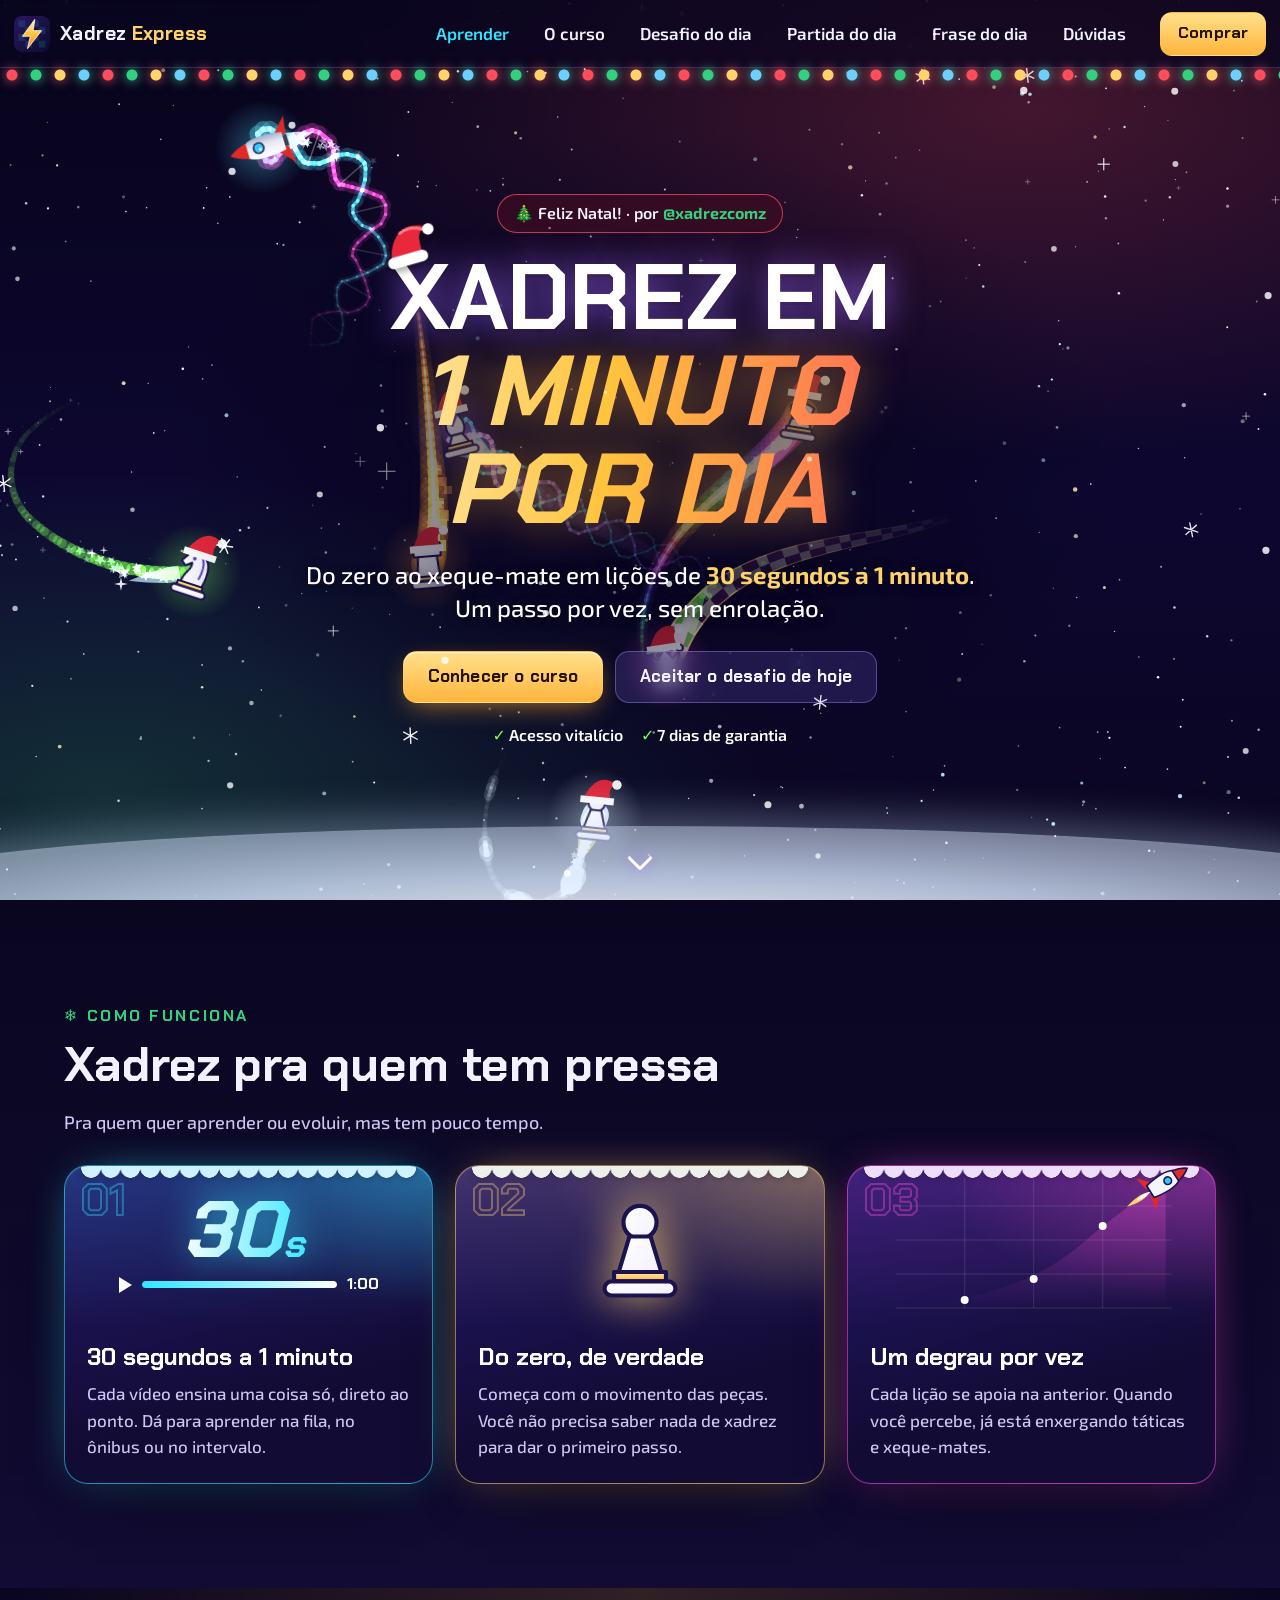
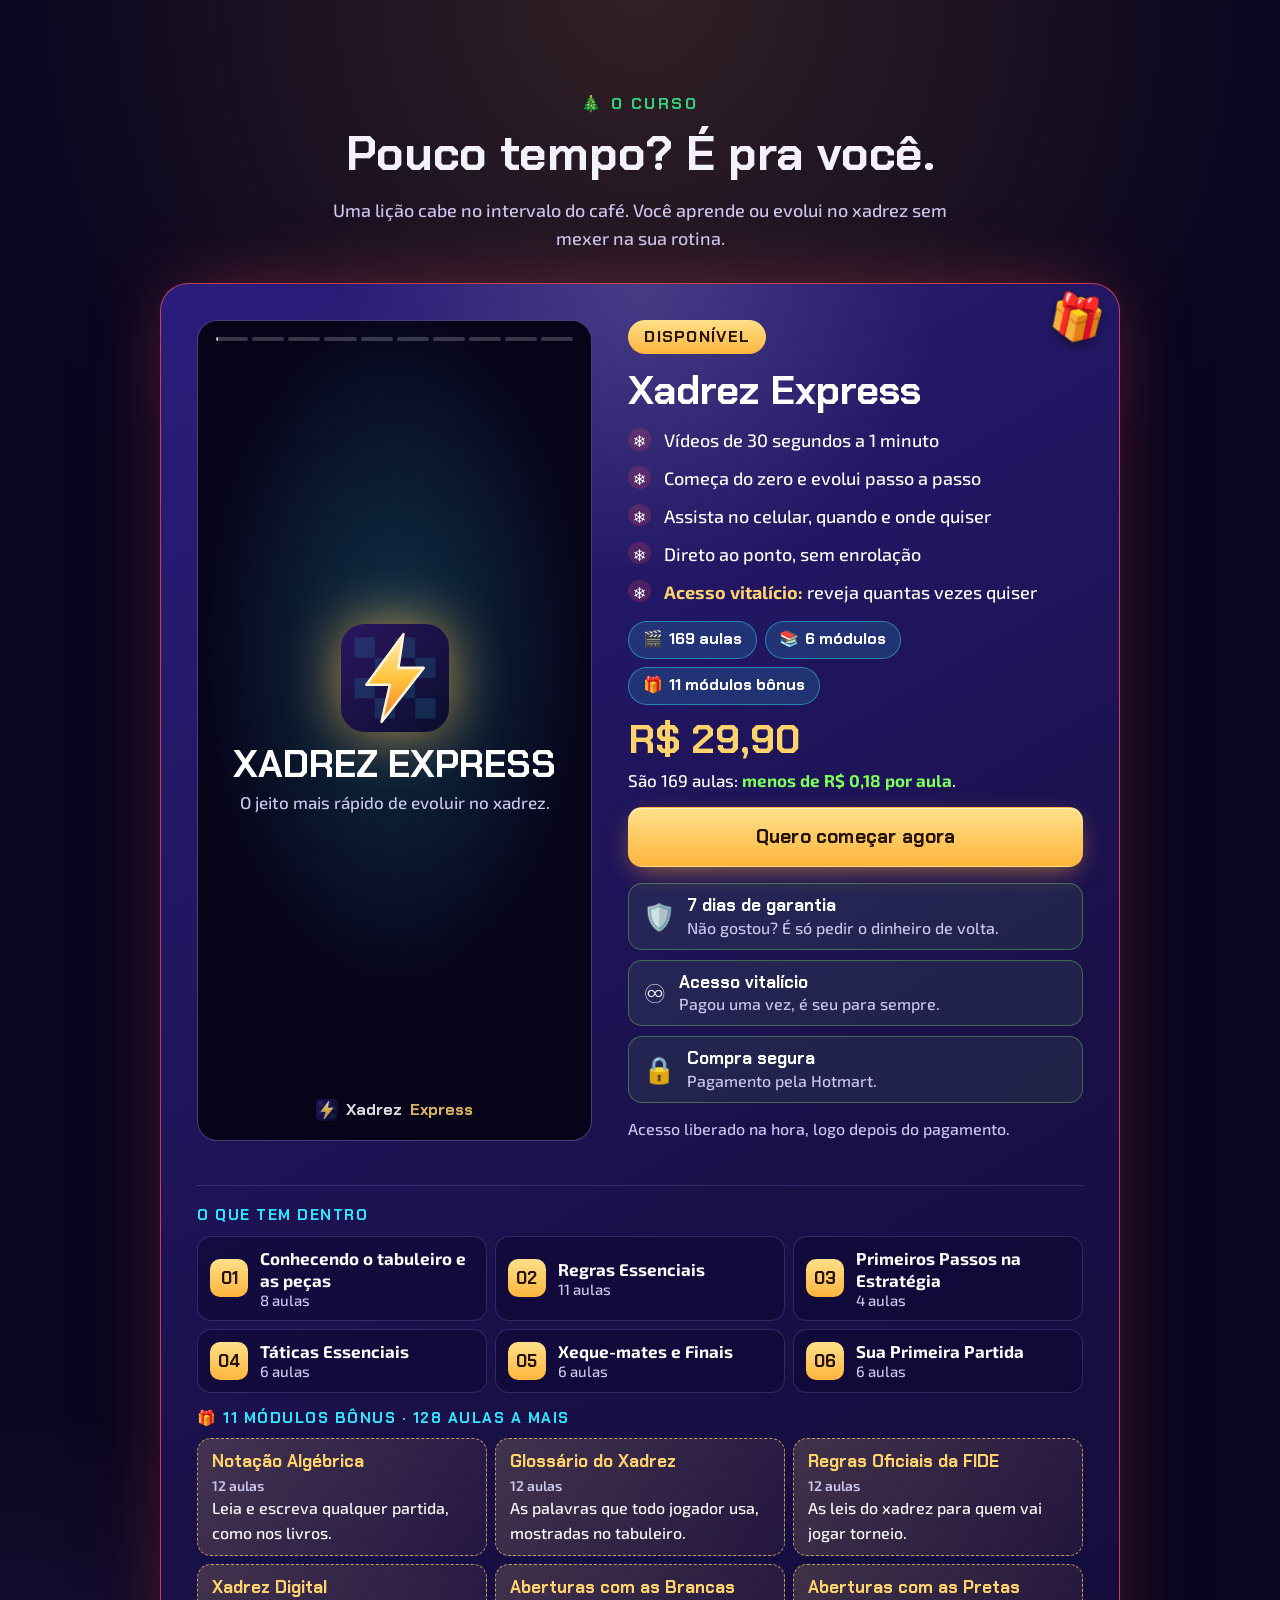
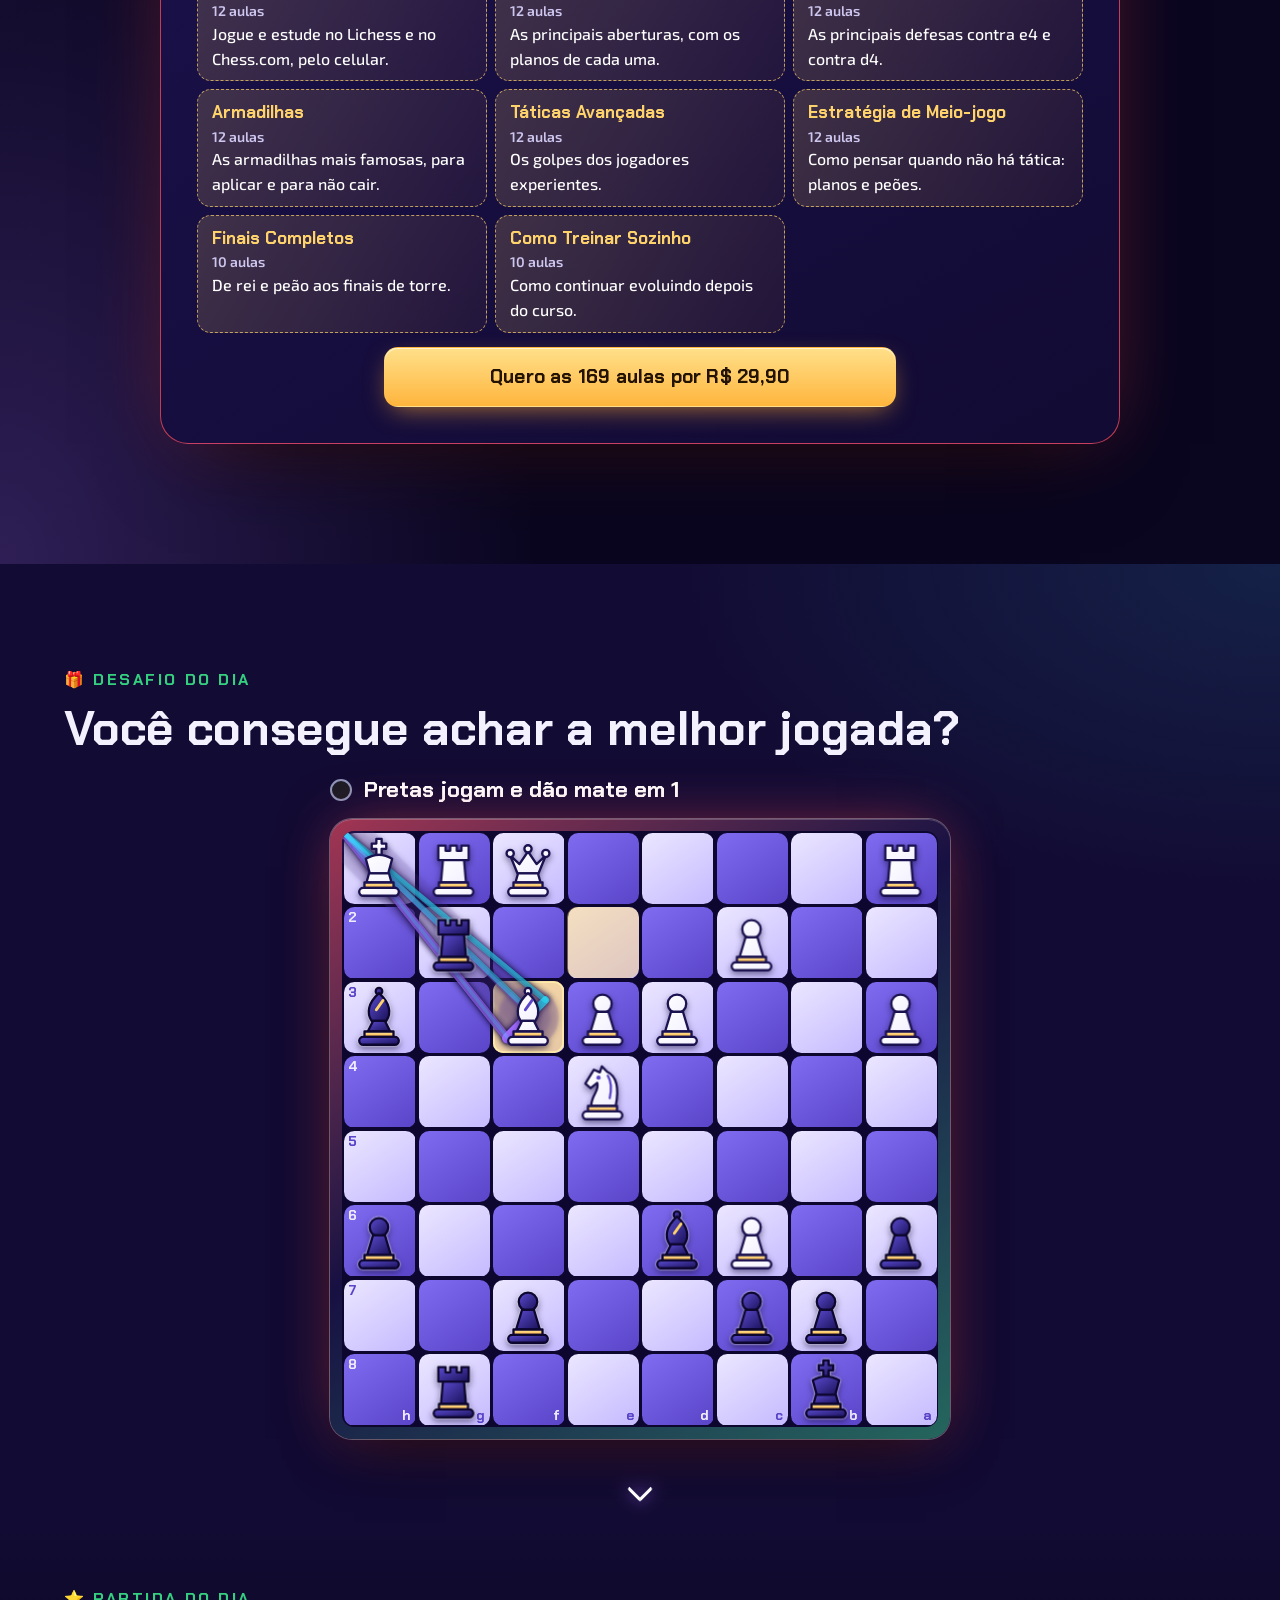
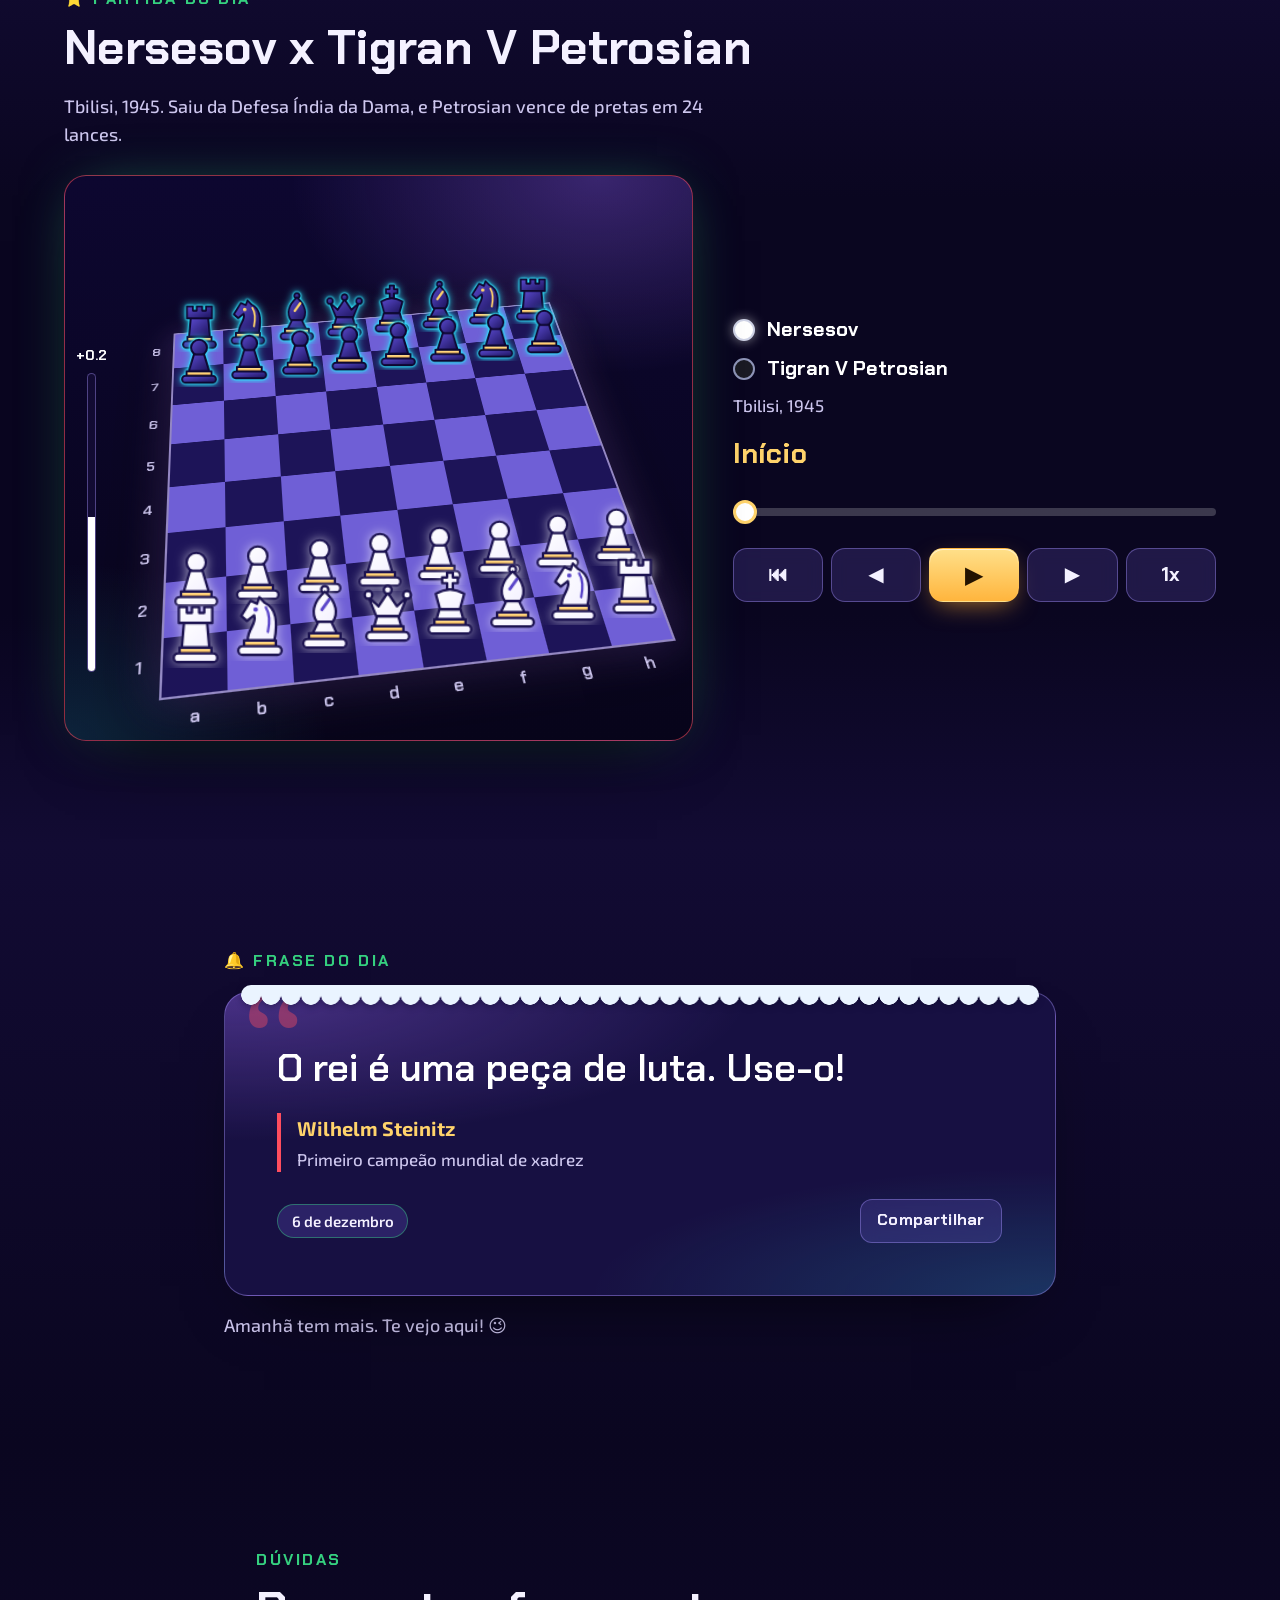
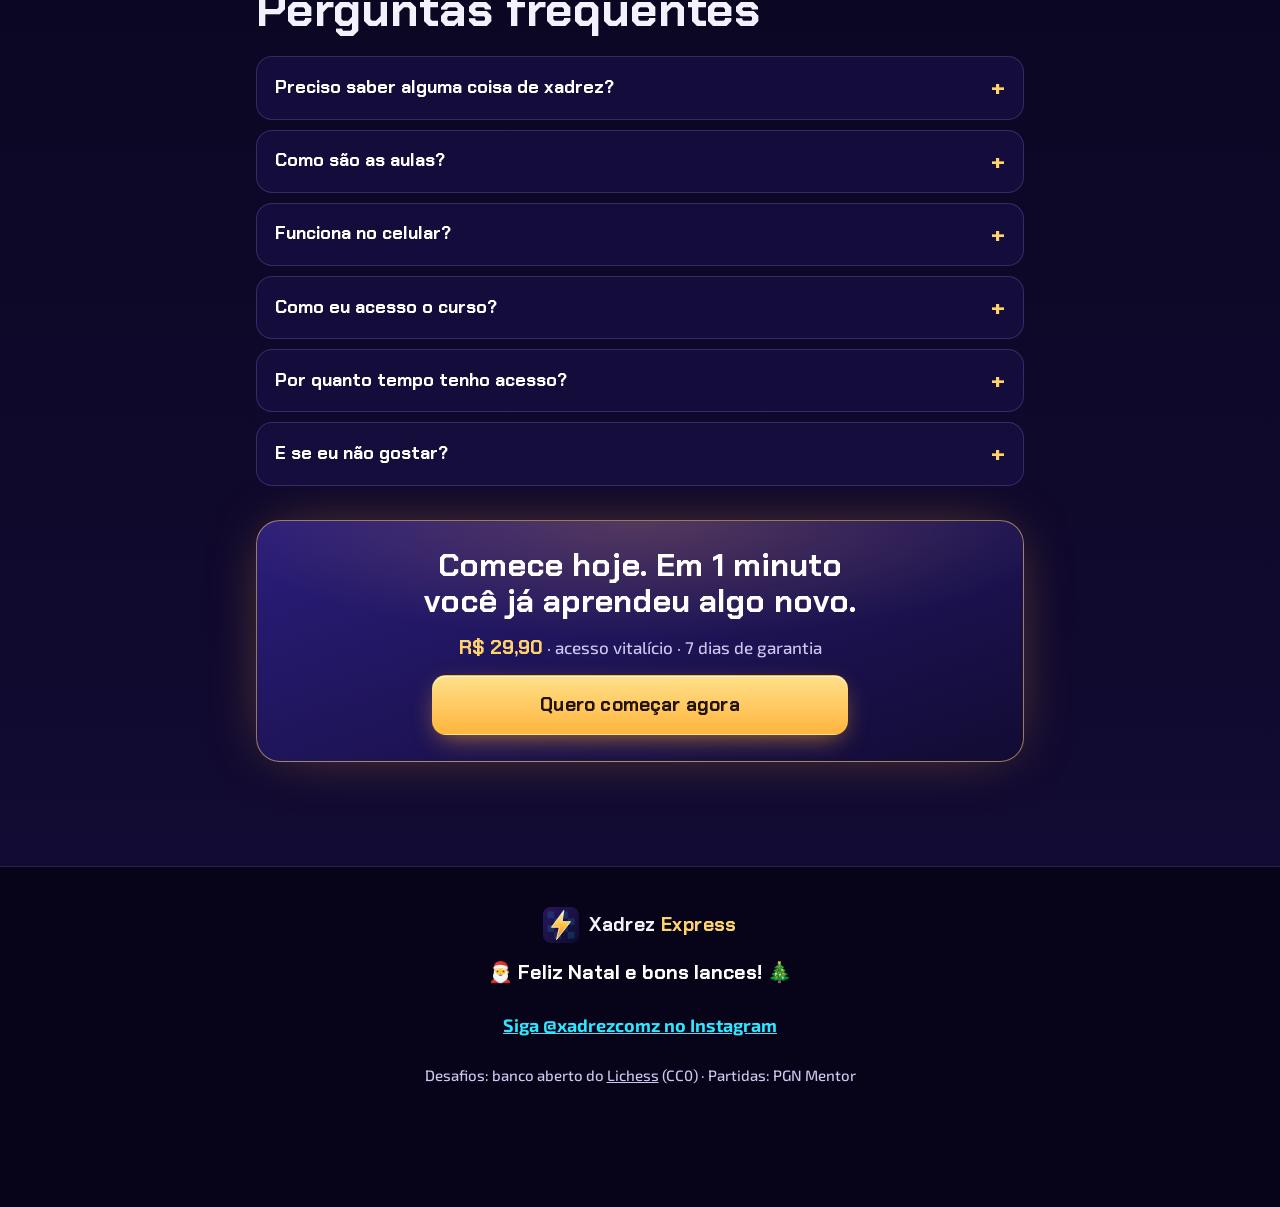
==== index.html @ cd76eefb "Página de vendas: curso mais perto do topo, título com o resultado, dúvidas e medição - O cartão do " ====
<!DOCTYPE html>
<html lang="pt-BR">
<head>
<meta charset="UTF-8">
<meta name="viewport" content="width=device-width, initial-scale=1, viewport-fit=cover">
<title>Xadrez Express - O jeito mais rápido de evoluir no xadrez ♟️🚀</title>
<meta name="description" content="Xadrez Express: vídeos de 30 segundos a 1 minuto que ensinam xadrez do zero, um passo por vez, sem enrolação. Aceite o desafio do dia, assista à partida do dia e leia a frase do dia.">
<meta name="theme-color" content="#0a0620">

<meta property="og:type" content="website">
<meta property="og:locale" content="pt_BR">
<meta property="og:title" content="Xadrez Express - O jeito mais rápido de evoluir no xadrez ♟️🚀">
<meta property="og:description" content="Vídeos de 30 segundos a 1 minuto que ensinam xadrez do zero, sem enrolação. Aceite o desafio do dia!">
<meta property="og:url" content="https://xadrezcomz.github.io/express/">
<meta property="og:image" content="https://xadrezcomz.github.io/express/img/compartilhar-2.jpg">
<meta property="og:image:width" content="1200">
<meta property="og:image:height" content="630">
<meta name="twitter:card" content="summary_large_image">

<link rel="icon" type="image/svg+xml" href="img/logo.svg">
<link rel="preload" href="fontes/chakrapetch-700-latin.woff2" as="font" type="font/woff2" crossorigin>
<link rel="preload" href="fontes/exo2-latin.woff2" as="font" type="font/woff2" crossorigin>
<link rel="stylesheet" href="fontes/fontes.css">
<link rel="stylesheet" href="css/estilo.css">
<!-- a configuração e o tema de data entram aqui em cima para o tema não piscar ao abrir -->
<script src="js/config.js"></script>
<script src="js/temas.js"></script>
</head>
<body>

<header class="topo" id="topo">
  <a class="marca" href="#inicio" aria-label="Xadrez Express, início">
    <img src="img/logo.svg" alt="" width="36" height="36">
    <span>Xadrez <b>Express</b></span>
  </a>
  <nav class="menu" id="menu" aria-label="Seções">
    <a class="menu-aprender" href="aprender/">Aprender</a>
    <a href="#curso">O curso</a>
    <a href="#puzzle">Desafio do dia</a>
    <a href="#partida">Partida do dia</a>
    <a href="#frase">Frase do dia</a>
    <a href="#duvidas">Dúvidas</a>
  </nav>
  <a class="botao botao-p" href="#curso" data-cta-topo data-origem="topo">O curso</a>
  <button type="button" class="menu-abre" aria-controls="menu" aria-expanded="false" aria-label="Abrir o menu"><span></span></button>
</header>

<main>

<!-- ============================================================ INÍCIO -->
<section class="hero" id="inicio">
  <canvas class="hero-estrelas" id="estrelas" aria-hidden="true"></canvas>
  <canvas class="hero-voo" id="voo" aria-hidden="true"></canvas>

  <div class="hero-texto">
    <p class="selo">Xadrez Express · por <b>@xadrezcomz</b></p>
    <h1 class="titulo-beneficio">Xadrez em <span>1 minuto por dia</span></h1>
    <p class="chamada">Do zero ao xeque-mate em lições de <b>30 segundos a 1 minuto</b>. Um passo por vez, sem enrolação.</p>
    <div class="acoes">
      <a class="botao botao-ouro" href="#curso">Conhecer o curso</a>
      <a class="botao botao-vidro" href="#puzzle">Aceitar o desafio de hoje</a>
    </div>
    <p class="garantias" data-so-venda hidden><span>Acesso vitalício</span><span>7 dias de garantia</span></p>
  </div>

  <a class="hero-desce" href="#como" aria-label="Ver como funciona"><span></span></a>
</section>

<!-- ============================================================ COMO FUNCIONA -->
<section class="secao como" id="como">
  <div class="miolo">
    <p class="olho">Como funciona</p>
    <h2>Xadrez pra quem tem pressa</h2>
    <p class="sub">Pra quem quer aprender ou evoluir, mas tem pouco tempo.</p>
    <ul class="passos">
      <li class="cartao passo revela">
        <div class="passo-arte arte-tempo" aria-hidden="true">
          <b>30<small>s</small></b>
          <span class="arte-video"><i class="arte-play"></i><i class="arte-linha"><i></i></i><em>1:00</em></span>
        </div>
        <span class="passo-num" aria-hidden="true">01</span>
        <h3>30 segundos a 1 minuto</h3>
        <p>Cada vídeo ensina uma coisa só, direto ao ponto. Dá para aprender na fila, no ônibus ou no intervalo.</p>
      </li>
      <li class="cartao passo revela">
        <div class="passo-arte arte-zero" aria-hidden="true">
          <i class="arte-anel"></i><i class="arte-anel"></i>
          <img src="img/pecas-express/wp.svg" alt="" width="120" height="120" loading="lazy">
        </div>
        <span class="passo-num" aria-hidden="true">02</span>
        <h3>Do zero, de verdade</h3>
        <p>Começa com o movimento das peças. Você não precisa saber nada de xadrez para dar o primeiro passo.</p>
      </li>
      <li class="cartao passo revela">
        <div class="passo-arte arte-subida" aria-hidden="true">
          <!-- um gráfico subindo, com o foguete na ponta deixando o rastro -->
          <svg viewBox="0 0 300 160" preserveAspectRatio="xMidYMid meet">
            <defs>
              <linearGradient id="subidaRastro" x1="0" y1="1" x2="1" y2="0">
                <stop offset="0" stop-color="#ff4fd8" stop-opacity="0"/><stop offset=".45" stop-color="#ff4fd8"/><stop offset="1" stop-color="#ffd36b"/>
              </linearGradient>
              <linearGradient id="subidaChao" x1="0" y1="0" x2="0" y2="1">
                <stop offset="0" stop-color="#ff4fd8" stop-opacity=".34"/><stop offset="1" stop-color="#ff4fd8" stop-opacity="0"/>
              </linearGradient>
            </defs>
            <g stroke="#fff" stroke-opacity=".12" stroke-width="1">
              <path d="M14 40H290M14 74H290M14 108H290M14 142H290"/><path d="M83 12V142M152 12V142M221 12V142"/>
            </g>
            <path d="M14 140C90 136 150 120 200 78S262 30 284 16V142H14Z" fill="url(#subidaChao)"/>
            <path class="subida-linha" pathLength="1" d="M14 140C90 136 150 120 200 78S262 30 284 16" fill="none" stroke="url(#subidaRastro)" stroke-width="7" stroke-linecap="round"/>
            <g fill="#fff"><circle cx="83" cy="134" r="4"/><circle cx="152" cy="113" r="4"/><circle cx="221" cy="60" r="4"/></g>
            <g>
              <animateMotion dur="3.6s" repeatCount="indefinite" rotate="auto" keyPoints="0;1;1" keyTimes="0;.72;1" calcMode="linear" path="M14 140C90 136 150 120 200 78S262 30 284 16"/>
              <g transform="scale(.82)">
                <path d="M-22 0c-12-5-22-3-34 0 12 3 22 5 34 0z" fill="#ffd36b"/><path d="M-22 0c-7-3-13-2-20 0 7 2 13 3 20 0z" fill="#fff"/>
                <path d="M-14-8-28-23-25-5zM-14 8-28 23-25 5z" fill="#e02a2a"/>
                <path d="M-22-8.5Q5-13.5 15-7V7Q5 13.5-22 8.5Z" fill="#f4f5fb" stroke="#1b1250" stroke-width="2"/>
                <path d="M14-7.5Q25-5 31 0 25 5 14 7.5Z" fill="#e02a2a" stroke="#1b1250" stroke-width="2"/>
                <circle cx="3" cy="0" r="4.6" fill="#35c8ff" stroke="#1b1250" stroke-width="2"/>
              </g>
            </g>
          </svg>
        </div>
        <span class="passo-num" aria-hidden="true">03</span>
        <h3>Um degrau por vez</h3>
        <p>Cada lição se apoia na anterior. Quando você percebe, já está enxergando táticas e xeque-mates.</p>
      </li>
    </ul>
  </div>
</section>

<!-- ============================================================ O CURSO -->
<!-- O cartão de venda. O link de compra e os preços ficam em js/config.js:
     quando o link for preenchido, este cartão vira o botão de compra. -->
<section class="secao curso" id="curso">
  <div class="miolo">
    <p class="olho">O curso</p>
    <h2>Pouco tempo? É pra você.</h2>
    <p class="sub">Uma lição cabe no intervalo do café. Você aprende ou evolui no xadrez sem mexer na sua rotina.</p>

    <div class="curso-palco">
      <article class="curso-cartao" id="cursoCartao">
        <div class="curso-brilho" aria-hidden="true"></div>

        <div class="curso-tela" aria-hidden="true">
          <!-- um "comercial" do curso em cenas curtas, como stories; o conteúdo vem de js/site.js -->
          <div class="tela-trilha" id="telaTrilha"></div>
          <div class="tela-cena" id="telaCena"></div>
          <p class="tela-marca"><img src="img/logo.svg" alt="" width="22" height="22" loading="lazy"> Xadrez <b>Express</b></p>
        </div>

        <div class="curso-corpo">
          <span class="curso-selo" id="cursoSelo">Em breve</span>
          <h3>Xadrez Express</h3>
          <ul class="curso-lista">
            <li>Vídeos de 30 segundos a 1 minuto</li>
            <li>Começa do zero e evolui passo a passo</li>
            <li>Assista no celular, quando e onde quiser</li>
            <li>Direto ao ponto, sem enrolação</li>
            <li data-so-venda hidden><b>Acesso vitalício:</b> reveja quantas vezes quiser</li>
          </ul>

          <!-- os números do curso: vêm de "curso" em js/config.js -->
          <div class="curso-numeros" id="cursoNumeros" hidden></div>
          <div class="curso-preco" id="cursoPreco" hidden>
            <s id="cursoPrecoDe"></s>
            <b id="cursoPrecoPor"></b>
            <small id="cursoParcelas"></small>
          </div>
          <p class="curso-por-aula" id="cursoPorAula" hidden></p>

          <a class="botao botao-ouro botao-g" id="cursoBotao" data-origem="cartao" href="https://www.instagram.com/xadrezcomz/" target="_blank" rel="noopener">Quero ser avisado no Instagram</a>
          <!-- as garantias da compra: só aparecem quando a venda está ligada (js/config.js) -->
          <ul class="curso-selos" data-so-venda hidden>
            <li><i aria-hidden="true">🛡️</i><span><b>7 dias de garantia</b>Não gostou? É só pedir o dinheiro de volta.</span></li>
            <li><i aria-hidden="true">♾️</i><span><b>Acesso vitalício</b>Pagou uma vez, é seu para sempre.</span></li>
            <li><i aria-hidden="true">🔒</i><span><b>Compra segura</b>Pagamento pela Hotmart.</span></li>
          </ul>
          <p class="curso-nota" id="cursoNota">As gravações estão a caminho. Siga <b>@xadrezcomz</b> para saber do lançamento em primeira mão.</p>
        </div>
        <div class="curso-mais">
          <!-- módulos e bônus do curso: vêm de "curso" em js/config.js -->
          <div class="curso-conteudo" id="cursoConteudo" hidden>
            <p class="curso-sub">O que tem dentro</p>
            <ol class="curso-modulos" id="cursoModulos"></ol>
          </div>
          <div class="curso-bonus" id="cursoBonus" hidden>
            <p class="curso-sub" id="cursoBonusTitulo">🎁 Bônus</p>
            <ul id="cursoBonusLista"></ul>
            <button type="button" class="curso-bonus-ver" id="cursoBonusVer" hidden>Ver todos os bônus</button>
          </div>

          <a class="botao botao-ouro botao-g" id="cursoBotao2" data-origem="cartao-fim" href="#curso" target="_blank" rel="noopener" hidden>Quero começar agora</a>
        </div>
      </article>
    </div>
  </div>
</section>

<!-- ============================================================ PUZZLE DO DIA -->
<section class="secao puzzle" id="puzzle">
  <div class="miolo">
    <p class="olho">Desafio do dia</p>
    <h2>Você consegue achar a melhor jogada?</h2>

    <div class="desafio">
      <p class="puzzle-vez" id="pzVez"><i class="bolinha"></i><span>&nbsp;</span></p>
      <div class="tab-moldura" id="pzMoldura">
        <div class="tabuleiro" id="tabuleiro" aria-label="Tabuleiro do desafio">
          <div class="casas" id="casas"></div>
          <canvas class="tab-rastro" id="tabRastro" aria-hidden="true"></canvas>
          <div class="pecas" id="pecas"></div>
        </div>
        <!-- o recado do momento aparece por cima do tabuleiro, onde a pessoa está olhando -->
        <p class="desafio-recado" id="pzMsg" role="status" aria-live="polite"></p>

        <!-- depois do primeiro erro, um botão de ajuda aparece preso na borda de baixo do tabuleiro -->
        <button type="button" class="desafio-ajuda" id="pzAjuda" hidden>Travou? <b>Me mostra a jogada</b></button>

        <!-- o resultado toma o lugar do tabuleiro quando o desafio termina -->
        <div class="resultado" id="pzResultado" hidden>
          <p class="resultado-titulo" id="pzTitulo"></p>
          <p class="resultado-golpe" id="pzGolpe" hidden></p>
          <p class="resultado-texto" id="pzTexto"></p>
          <a class="botao botao-ouro botao-g" id="pzBotao" href="#curso">Quero evoluir mais rápido</a>
          <p class="garantias" data-so-venda hidden><span>Acesso vitalício</span><span>7 dias de garantia</span></p>
          <p class="resultado-pe">
            <span id="pzSequencia" hidden></span>
            <span>Amanhã tem outro desafio, em <b id="pzRelogio">--:--:--</b></span>
          </p>
          <p class="resultado-links">
            <button type="button" id="pzCompartilhar">Desafiar um amigo</button>
            <button type="button" id="pzDeNovo">Jogar de novo</button>
          </p>
        </div>
      </div>
      <a class="desce" href="#partida" aria-label="Ver a partida do dia"><span></span></a>
    </div>
  </div>
</section>

<!-- ============================================================ PARTIDA DO DIA -->
<section class="secao partida" id="partida">
  <div class="miolo">
    <p class="olho">Partida do dia</p>
    <h2 class="p3-nome" id="p3Nome">&nbsp;</h2>
    <p class="sub p3-curiosidade" id="p3Curiosidade">&nbsp;</p>

    <div class="p3-area">
      <div class="p3-palco" id="p3Palco">
        <div class="p3-material" aria-hidden="true"><b id="p3MaterialNum">0.0</b><span><i id="p3Material"></i></span></div>
        <div class="p3-cena" aria-hidden="true">
          <div class="p3-plano" id="p3Plano">
            <div class="p3-casas" id="p3Casas"></div>
            <svg class="p3-setas" viewBox="0 0 100 100" preserveAspectRatio="none">
              <line id="p3Seta" x1="0" y1="0" x2="0" y2="0" pathLength="1"/>
            </svg>
            <div class="p3-pecas" id="p3Pecas"></div>
            <div class="p3-coord p3-letras"><i>a</i><i>b</i><i>c</i><i>d</i><i>e</i><i>f</i><i>g</i><i>h</i></div>
            <div class="p3-coord p3-numeros"><i>8</i><i>7</i><i>6</i><i>5</i><i>4</i><i>3</i><i>2</i><i>1</i></div>
          </div>
        </div>
        <p class="p3-fim" id="p3Fim" hidden><span id="p3FimTexto"></span></p>
      </div>

      <div class="p3-lado">
        <div class="p3-jogadores">
          <p><i class="bolinha"></i><span id="p3Brancas">Brancas</span></p>
          <p><i class="bolinha pretas"></i><span id="p3Pretas">Pretas</span></p>
          <p class="p3-onde" id="p3Onde"></p>
        </div>
        <p class="p3-lance" id="p3Lance" aria-live="off">Início</p>
        <input class="p3-barra" id="p3Barra" type="range" min="0" max="1" value="0" aria-label="Avançar ou voltar na partida">
        <div class="p3-controles">
          <button type="button" class="botao botao-vidro" id="p3Inicio" aria-label="Voltar ao início">⏮</button>
          <button type="button" class="botao botao-vidro" id="p3Volta" aria-label="Lance anterior">◀</button>
          <button type="button" class="botao botao-ouro" id="p3Toca" aria-label="Tocar">▶</button>
          <button type="button" class="botao botao-vidro" id="p3Vai" aria-label="Próximo lance">▶</button>
          <button type="button" class="botao botao-vidro" id="p3Vel" aria-label="Velocidade">1x</button>
        </div>
      </div>
    </div>
  </div>
</section>

<!-- ============================================================ FRASE DO DIA -->
<section class="secao frase" id="frase">
  <div class="miolo">
    <p class="olho">Frase do dia</p>
    <figure class="frase-cartao revela">
      <span class="frase-aspas" aria-hidden="true">“</span>
      <blockquote id="fraseTexto">…</blockquote>
      <figcaption>
        <b id="fraseAutor"></b>
        <span id="frasePapel"></span>
      </figcaption>
      <div class="frase-rodape">
        <span class="etiqueta" id="fraseData"></span>
        <button type="button" class="botao botao-vidro botao-p" id="fraseCompartilhar">Compartilhar</button>
      </div>
    </figure>
    <p class="sub frase-volte">Amanhã tem mais. Te vejo aqui! 😉</p>
  </div>
</section>

<!-- ============================================================ DÚVIDAS E CHAMADA FINAL -->
<section class="secao duvidas" id="duvidas">
  <div class="miolo">
    <p class="olho">Dúvidas</p>
    <h2>Perguntas frequentes</h2>
    <div class="faq">
      <details>
        <summary>Preciso saber alguma coisa de xadrez?</summary>
        <p>Não. O curso começa do zero: o tabuleiro, como cada peça se move e as regras. Quem já joga pode pular para as táticas, os mates e os módulos bônus.</p>
      </details>
      <details>
        <summary>Como são as aulas?</summary>
        <p>Vídeos curtos, de 30 segundos a 1 minuto, cada um ensinando uma coisa só. São 41 aulas em 6 módulos, mais 128 aulas em 11 módulos bônus.</p>
      </details>
      <details>
        <summary>Funciona no celular?</summary>
        <p>Sim. Dá para assistir no celular, no tablet ou no computador, quando e onde quiser.</p>
      </details>
      <details>
        <summary>Como eu acesso o curso?</summary>
        <p>Pela Hotmart. Depois que o pagamento é aprovado, você recebe o acesso à área de alunos por e-mail.</p>
      </details>
      <details>
        <summary>Por quanto tempo tenho acesso?</summary>
        <p>Para sempre. O acesso é vitalício: reveja as aulas quantas vezes quiser.</p>
      </details>
      <details>
        <summary>E se eu não gostar?</summary>
        <p>Você tem 7 dias de garantia. Se não gostar, é só pedir o reembolso pela Hotmart dentro desse prazo.</p>
      </details>
    </div>

    <div class="fecho" data-so-venda hidden>
      <p class="fecho-titulo">Comece hoje. Em 1 minuto você já aprendeu algo novo.</p>
      <p class="fecho-preco"><b data-preco></b> · acesso vitalício · 7 dias de garantia</p>
      <a class="botao botao-ouro botao-g" data-link-compra data-origem="final" href="#curso" target="_blank" rel="noopener">Quero começar agora</a>
    </div>
  </div>
</section>

</main>

<footer class="rodape">
  <div class="miolo">
    <a class="marca" href="#inicio">
      <img src="img/logo.svg" alt="" width="36" height="36" loading="lazy">
      <span>Xadrez <b>Express</b></span>
    </a>
    <p><a class="rodape-insta" href="https://www.instagram.com/xadrezcomz/" target="_blank" rel="noopener" data-instagram>Siga @xadrezcomz no Instagram</a></p>
    <p class="credito">Desafios: banco aberto do <a href="https://lichess.org/training" target="_blank" rel="noopener">Lichess</a> (CC0) · Partidas: PGN Mentor</p>
  </div>
</footer>

<!-- Barra fixa de compra no celular: só aparece quando houver link de compra. -->
<div class="barra-compra" id="barraCompra" hidden>
  <span><b>Xadrez Express</b><small id="barraPreco"></small></span>
  <a class="botao botao-ouro" id="barraBotao" data-origem="barra" href="#curso">Quero começar</a>
</div>

<canvas class="festa" id="festa" aria-hidden="true"></canvas>

<script src="js/hero.js" defer></script>
<script src="js/xadrez.js" defer></script>
<script src="dados/fatias/indice.js" defer></script>
<script src="js/dados.js" defer></script>
<script src="js/puzzle.js" defer></script>
<script src="js/partida.js" defer></script>
<script src="js/site.js" defer></script>
<script src="js/menu.js" defer></script>
<script src="js/medicao.js" defer></script>
</body>
</html>
---- fontes/fontes.css ----
/* Chakra Petch (títulos) em dois pesos, e Exo 2 (texto) num arquivo só: a Exo 2 é uma fonte
   variável, então o mesmo arquivo serve do peso 400 ao 800. */
/* latin-ext */
@font-face {
  font-family: 'Chakra Petch';
  font-style: normal;
  font-weight: 600;
  font-display: swap;
  src: url(chakrapetch-600-latin-ext.woff2) format('woff2');
  unicode-range: U+0100-02BA, U+02BD-02C5, U+02C7-02CC, U+02CE-02D7, U+02DD-02FF, U+0304, U+0308, U+0329, U+1D00-1DBF, U+1E00-1E9F, U+1EF2-1EFF, U+2020, U+20A0-20AB, U+20AD-20C0, U+2113, U+2C60-2C7F, U+A720-A7FF;
}
/* latin */
@font-face {
  font-family: 'Chakra Petch';
  font-style: normal;
  font-weight: 600;
  font-display: swap;
  src: url(chakrapetch-600-latin.woff2) format('woff2');
  unicode-range: U+0000-00FF, U+0131, U+0152-0153, U+02BB-02BC, U+02C6, U+02DA, U+02DC, U+0304, U+0308, U+0329, U+2000-206F, U+20AC, U+2122, U+2191, U+2193, U+2212, U+2215, U+FEFF, U+FFFD;
}
/* latin-ext */
@font-face {
  font-family: 'Chakra Petch';
  font-style: normal;
  font-weight: 700;
  font-display: swap;
  src: url(chakrapetch-700-latin-ext.woff2) format('woff2');
  unicode-range: U+0100-02BA, U+02BD-02C5, U+02C7-02CC, U+02CE-02D7, U+02DD-02FF, U+0304, U+0308, U+0329, U+1D00-1DBF, U+1E00-1E9F, U+1EF2-1EFF, U+2020, U+20A0-20AB, U+20AD-20C0, U+2113, U+2C60-2C7F, U+A720-A7FF;
}
/* latin */
@font-face {
  font-family: 'Chakra Petch';
  font-style: normal;
  font-weight: 700;
  font-display: swap;
  src: url(chakrapetch-700-latin.woff2) format('woff2');
  unicode-range: U+0000-00FF, U+0131, U+0152-0153, U+02BB-02BC, U+02C6, U+02DA, U+02DC, U+0304, U+0308, U+0329, U+2000-206F, U+20AC, U+2122, U+2191, U+2193, U+2212, U+2215, U+FEFF, U+FFFD;
}
/* latin-ext */
@font-face {
  font-family: 'Exo 2';
  font-style: normal;
  font-weight: 400 800;
  font-display: swap;
  src: url(exo2-latin-ext.woff2) format('woff2');
  unicode-range: U+0100-02BA, U+02BD-02C5, U+02C7-02CC, U+02CE-02D7, U+02DD-02FF, U+0304, U+0308, U+0329, U+1D00-1DBF, U+1E00-1E9F, U+1EF2-1EFF, U+2020, U+20A0-20AB, U+20AD-20C0, U+2113, U+2C60-2C7F, U+A720-A7FF;
}
/* latin */
@font-face {
  font-family: 'Exo 2';
  font-style: normal;
  font-weight: 400 800;
  font-display: swap;
  src: url(exo2-latin.woff2) format('woff2');
  unicode-range: U+0000-00FF, U+0131, U+0152-0153, U+02BB-02BC, U+02C6, U+02DA, U+02DC, U+0304, U+0308, U+0329, U+2000-206F, U+20AC, U+2122, U+2191, U+2193, U+2212, U+2215, U+FEFF, U+FFFD;
}
---- css/estilo.css ----
/* ==========================================================================
   Xadrez Express — visual do site.
   Pensado primeiro para o celular em pé: texto grande e claro sobre fundo
   escuro, botões com pelo menos 48px de altura.
   ========================================================================== */
:root{
  --fundo:#0a0620; --fundo2:#120b33; --painel:#171042;
  --linha:rgba(170,150,255,.22); --linha2:rgba(170,150,255,.4);
  --texto:#f4f1ff; --suave:#cdc6ee;
  --ouro:#ffd36b; --laranja:#ff9a3d; --ciano:#2ee6ff; --roxo:#a06bff; --rosa:#ff4fd8; --verde:#7cff5a;
  --titulo:"Chakra Petch","Exo 2",system-ui,sans-serif;
  --corpo:"Exo 2",system-ui,-apple-system,"Segoe UI",Roboto,sans-serif;
  --topo:60px;
}
*,*::before,*::after{box-sizing:border-box}
html{scroll-behavior:smooth;scroll-padding-top:calc(var(--topo) + 8px);-webkit-text-size-adjust:100%}
body{
  margin:0;background:var(--fundo);color:var(--texto);
  font-family:var(--corpo);font-size:1.0625rem;line-height:1.55;font-weight:500;
  -webkit-font-smoothing:antialiased;overflow-x:hidden;
}
img{max-width:100%;display:block}
a{color:var(--ciano)}
h1,h2,h3{font-family:var(--titulo);font-weight:700;line-height:1.12;margin:0;text-wrap:balance}
p{margin:0}
ul{margin:0;padding:0;list-style:none}
button{font:inherit;color:inherit}
[hidden]{display:none !important}
:focus-visible{outline:3px solid var(--ciano);outline-offset:3px;border-radius:6px}

.miolo{width:min(72rem,100% - 2*clamp(18px,4vw,48px));margin-inline:auto}

/* ------------------------------------------------------------- botões */
.botao{
  display:inline-flex;align-items:center;justify-content:center;gap:.5em;
  min-height:52px;padding:.7em 1.4em;border-radius:14px;border:1px solid transparent;
  font-family:var(--titulo);font-weight:700;font-size:1.0625rem;line-height:1.15;letter-spacing:.01em;
  text-decoration:none;text-align:center;cursor:pointer;
  transition:transform .15s ease,box-shadow .2s ease,background .2s ease,border-color .2s ease;
  -webkit-tap-highlight-color:transparent;
}
.botao:active{transform:scale(.97)}
.botao-ouro{
  background:linear-gradient(180deg,#ffe08a,#ffb53d);color:#241300;
  box-shadow:0 8px 26px -8px rgba(255,170,50,.7),inset 0 1px 0 rgba(255,255,255,.6);
}
.botao-ouro:hover{box-shadow:0 10px 34px -6px rgba(255,180,60,.95),inset 0 1px 0 rgba(255,255,255,.6);transform:translateY(-2px)}
.botao-vidro{
  background:rgba(120,100,230,.2);color:var(--texto);border-color:var(--linha2);
  -webkit-backdrop-filter:blur(8px);backdrop-filter:blur(8px);
}
.botao-vidro:hover{background:rgba(120,100,230,.36);border-color:rgba(200,185,255,.7)}
.botao-p{min-height:44px;padding:.5em 1.05em;font-size:1rem;border-radius:12px}
.botao-g{min-height:60px;font-size:1.1875rem;width:100%}
.botao[disabled]{opacity:.45;cursor:default}

/* ------------------------------------------------------------- topo */
.topo{
  position:fixed;inset:0 0 auto 0;z-index:50;height:var(--topo);
  display:flex;align-items:center;gap:14px;
  padding:0 max(14px,env(safe-area-inset-right)) 0 max(14px,env(safe-area-inset-left));
  background:rgba(10,6,32,.72);-webkit-backdrop-filter:blur(14px);backdrop-filter:blur(14px);
  border-bottom:1px solid var(--linha);
}
.marca{display:inline-flex;align-items:center;gap:10px;color:var(--texto);text-decoration:none;
  font-family:var(--titulo);font-weight:700;font-size:1.1875rem;letter-spacing:.02em;white-space:nowrap}
.marca b{color:var(--ouro)}
.marca img{width:36px;height:36px}
.menu{display:none;margin-left:auto;gap:6px}
.menu a{color:var(--texto);text-decoration:none;font-weight:600;padding:.55em .85em;border-radius:10px}
.menu a:hover{background:rgba(160,107,255,.22)}
.topo .botao{margin-left:auto}
.topo .botao-p{background:linear-gradient(180deg,#ffe08a,#ffb53d);color:#241300}
.menu a.menu-aprender{color:var(--ciano)}
/* no celular o menu mora atrás do botão de três linhas e abre como uma lista embaixo do topo */
.menu-abre{flex:none;width:44px;height:44px;margin-right:-6px;display:grid;place-items:center;
  background:none;border:0;border-radius:12px;cursor:pointer;-webkit-tap-highlight-color:transparent}
.menu-abre span,.menu-abre span::before,.menu-abre span::after{display:block;width:22px;height:2.5px;border-radius:2px;background:#fff;
  transition:transform .2s ease,background .2s ease}
.menu-abre span{position:relative}
.menu-abre span::before,.menu-abre span::after{content:'';position:absolute;left:0}
.menu-abre span::before{top:-7px}
.menu-abre span::after{top:7px}
.topo.menu-aberto .menu-abre span{background:transparent}
.topo.menu-aberto .menu-abre span::before{transform:translateY(7px) rotate(45deg)}
.topo.menu-aberto .menu-abre span::after{transform:translateY(-7px) rotate(-45deg)}
@media (max-width:799px){
  .topo.menu-aberto .menu{
    display:flex;flex-direction:column;gap:2px;position:absolute;top:100%;left:0;right:0;margin:0;
    padding:8px max(14px,env(safe-area-inset-right)) 14px max(14px,env(safe-area-inset-left));
    background:#0a0620;border-bottom:1px solid var(--linha2);box-shadow:0 20px 40px -20px #000;
  }
  .topo.menu-aberto .menu a{min-height:50px;display:flex;align-items:center;font-size:1.125rem;padding:.5em .6em}
}
@media (min-width:800px){
  :root{--topo:68px}
  .menu{display:flex}
  .topo .botao{margin-left:6px}
  .menu-abre{display:none}
}

/* ------------------------------------------------------------- início (hero) */
.hero{
  position:relative;isolation:isolate;overflow:hidden;
  min-height:100vh;min-height:100svh;
  display:flex;flex-direction:column;align-items:center;
  padding:calc(var(--topo) + clamp(28px,7vh,84px)) 20px 0;
  background:
    radial-gradient(90% 60% at 80% 12%,rgba(160,107,255,.3),transparent 65%),
    radial-gradient(80% 55% at 8% 88%,rgba(46,230,255,.17),transparent 65%),
    radial-gradient(60% 45% at 60% 100%,rgba(255,79,216,.14),transparent 70%),
    linear-gradient(180deg,#07041a 0%,#0d0730 55%,#0a0620 100%);
  -webkit-user-select:none;user-select:none;
}
.hero canvas{position:absolute;inset:0;width:100%;height:100%;display:block}
.hero-estrelas{z-index:-2}
.hero-voo{z-index:-1}
.hero-texto{
  position:relative;text-align:center;max-width:44rem;pointer-events:none;
  display:flex;flex-direction:column;align-items:center;gap:clamp(12px,2.2vh,20px);
}
/* um escurecido suave atrás do texto: os rastros passam por trás sem atrapalhar a leitura */
.hero-texto::before{
  content:'';position:absolute;inset:-12% -18%;z-index:-1;border-radius:50%;
  background:radial-gradient(closest-side,rgba(7,4,26,.7),rgba(7,4,26,.42) 55%,transparent);
}
.hero-texto a{pointer-events:auto}
.selo{
  font-size:1rem;font-weight:600;color:var(--texto);
  padding:.4em 1em;border-radius:99px;border:1px solid var(--linha2);background:rgba(23,16,66,.7);
}
.selo b{color:var(--ciano)}
.hero h1{
  font-size:clamp(3.2rem,15.5vw,7rem);letter-spacing:-.01em;text-transform:uppercase;line-height:.95;
  color:#fff;text-shadow:0 0 34px rgba(160,107,255,.75),0 3px 0 rgba(0,0,0,.35);
}
.hero h1 span{
  display:block;
  background:linear-gradient(92deg,#fff2c4 5%,#ffc43d 40%,#ff7a2e 95%);
  -webkit-background-clip:text;background-clip:text;color:transparent;
  filter:drop-shadow(0 0 22px rgba(255,170,60,.55));
  font-style:italic;padding-right:.08em;
  text-shadow:none;
}
/* o título do topo diz o resultado; o nome do curso fica no selo e no cabeçalho */
.hero h1.titulo-beneficio{font-size:clamp(2.5rem,10.5vw,5.75rem);line-height:.98}
.hero h1.titulo-beneficio span{font-size:1.08em}
.chamada{font-size:clamp(1.1875rem,4.9vw,1.5rem);line-height:1.4;color:#fff;max-width:30em;text-shadow:0 2px 12px rgba(7,4,26,.9)}
.chamada b{color:var(--ouro)}
.acoes{display:flex;flex-direction:column;gap:12px;width:100%;max-width:23rem;margin-top:6px}
/* a setinha no pé do topo, chamando para rolar a página */
.hero-desce{
  position:absolute;left:50%;bottom:calc(14px + env(safe-area-inset-bottom));width:56px;height:56px;margin-left:-28px;
  display:grid;place-items:center;-webkit-tap-highlight-color:transparent;
}
.hero-desce span,.desce span{
  width:18px;height:18px;border-right:3px solid #fff;border-bottom:3px solid #fff;border-radius:2px;
  transform:rotate(45deg);animation:desce 1.8s ease-in-out infinite;filter:drop-shadow(0 0 8px rgba(160,107,255,.9));
}
@keyframes desce{0%,100%{translate:0 -6px;opacity:.55}50%{translate:0 4px;opacity:1}}
@keyframes pisca{0%,100%{opacity:.6}50%{opacity:1}}
/* no celular o texto fica no meio da tela, com o voo passando em volta */
.hero{justify-content:center;padding-bottom:calc(76px + env(safe-area-inset-bottom))}
@media (min-width:800px){
  .hero{padding-bottom:90px}
  .acoes{flex-direction:row;max-width:none;width:auto}
}
@media (max-height:640px) and (max-width:799px){
  .hero{padding-top:calc(var(--topo) + 16px)}
}

/* ------------------------------------------------------------- seções */
.secao{padding:clamp(56px,10vw,104px) 0;position:relative}
.secao h2{font-size:clamp(1.875rem,7vw,3rem);margin-bottom:.35em}
.olho{
  font-family:var(--titulo);font-weight:700;font-size:1rem;letter-spacing:.16em;text-transform:uppercase;
  color:var(--ciano);margin-bottom:.6em;
}
.sub{color:var(--suave);font-size:1.125rem;max-width:36em}
.cartao{
  background:linear-gradient(160deg,rgba(40,28,110,.72),rgba(23,16,66,.72));
  border:1px solid var(--linha);border-radius:20px;padding:24px;
}
.etiqueta{
  display:inline-flex;align-items:center;gap:.4em;min-height:34px;padding:.2em .9em;border-radius:99px;
  font-size:.9375rem;font-weight:600;color:var(--texto);
  background:rgba(120,100,230,.22);border:1px solid var(--linha);
}
.etiqueta-fogo{background:rgba(255,154,61,.2);border-color:rgba(255,154,61,.55);color:#ffe2bd}
.credito{font-size:.9375rem;color:var(--suave)}
.credito a{color:var(--suave)}

/* entram suavemente quando chegam na tela */
.revela{opacity:0;transform:translateY(22px);transition:opacity .6s ease,transform .6s ease}
.revela.visto{opacity:1;transform:none}

/* ------------------------------------------------------------- como funciona */
.como{background:linear-gradient(180deg,var(--fundo),var(--fundo2))}
.passos{display:grid;gap:18px;margin-top:28px}
/* Cada cartão tem a sua cor (--c) e um desenho animado em cima: o tempo do vídeo,
   o peão do começo e o gráfico com o foguete subindo. */
.passo{
  --c:var(--ciano);
  position:relative;overflow:hidden;padding:0 22px 24px;border-radius:24px;
  background:
    radial-gradient(120% 70% at 100% 0%,color-mix(in srgb,var(--c) 34%,transparent),transparent 62%),
    linear-gradient(165deg,#241a6e,#120b33 70%);
  border:1px solid color-mix(in srgb,var(--c) 55%,transparent);
  box-shadow:0 26px 60px -34px #000,0 0 50px -22px var(--c),inset 0 1px 0 rgba(255,255,255,.14);
  transition:transform .25s ease,box-shadow .25s ease,opacity .6s ease;
}
.passo:nth-child(2){--c:var(--ouro);transition-delay:.1s}
.passo:nth-child(3){--c:var(--rosa);transition-delay:.2s}
@media (hover:hover){.passo:hover{transform:translateY(-6px);box-shadow:0 34px 70px -34px #000,0 0 70px -16px var(--c),inset 0 1px 0 rgba(255,255,255,.2)}}
.passo h3{position:relative;font-size:1.5rem;margin:0 0 .4em;color:#fff}
.passo p{position:relative;color:var(--suave)}
.passo-num{
  position:absolute;left:16px;top:12px;z-index:1;font-family:var(--titulo);font-weight:700;font-size:2.75rem;line-height:1;
  color:transparent;-webkit-text-stroke:2px color-mix(in srgb,var(--c) 38%,transparent);pointer-events:none;
}
.passo-arte{position:relative;height:160px;margin:0 -22px 18px;display:flex;align-items:center;justify-content:center;
  background:linear-gradient(180deg,color-mix(in srgb,var(--c) 14%,transparent),transparent)}

/* 1: o tamanho da lição, com a linha do vídeo andando */
.arte-tempo{flex-direction:column;gap:6px}
.arte-tempo b{font-family:var(--titulo);font-weight:700;font-size:5rem;line-height:.9;font-style:italic;
  background:linear-gradient(92deg,#fff,var(--c));-webkit-background-clip:text;background-clip:text;color:transparent;
  filter:drop-shadow(0 0 18px color-mix(in srgb,var(--c) 70%,transparent));
  padding:0 .16em 0 .04em}   /* folga para a letra inclinada não ser cortada */
.arte-tempo small{font-size:.5em}
.arte-video{display:flex;align-items:center;gap:10px;width:min(78%,260px);font-style:normal}
.arte-play{flex:none;width:0;height:0;border:8px solid transparent;border-left:13px solid #fff;border-right:0}
.arte-linha{flex:1;height:7px;border-radius:99px;background:rgba(255,255,255,.2);overflow:hidden}
.arte-linha i{display:block;height:100%;border-radius:99px;background:linear-gradient(90deg,var(--c),#fff);animation:arte-anda 3.2s linear infinite}
@keyframes arte-anda{from{width:0}85%,100%{width:100%}}
.arte-video em{font-family:var(--titulo);font-weight:700;font-size:1rem;font-style:normal;color:#fff;font-variant-numeric:tabular-nums}

/* 2: o peão do começo, com ondas saindo dele */
.arte-zero img{position:relative;width:118px;height:118px;filter:drop-shadow(0 0 22px color-mix(in srgb,var(--c) 80%,transparent));animation:arte-flutua 3.4s ease-in-out infinite}
@keyframes arte-flutua{50%{transform:translateY(-8px)}}
.arte-anel{position:absolute;left:50%;top:50%;width:96px;height:96px;margin:-48px;border-radius:50%;border:2px solid var(--c);opacity:0;animation:arte-onda 2.8s ease-out infinite}
.arte-anel + .arte-anel{animation-delay:1.4s}
@keyframes arte-onda{from{transform:scale(.6);opacity:.8}to{transform:scale(2.3);opacity:0}}

/* 3: o gráfico subindo, com o foguete na ponta e o rastro se desenhando atrás dele */
.arte-subida svg{width:100%;height:100%;overflow:visible}
.subida-linha{stroke-dasharray:1;stroke-dashoffset:1;animation:subida-risca 3.6s linear infinite;filter:drop-shadow(0 0 6px rgba(255,79,216,.8))}
@keyframes subida-risca{0%{stroke-dashoffset:1}72%,100%{stroke-dashoffset:0}}
@media (min-width:800px){.passos{grid-template-columns:repeat(3,1fr);gap:22px}}

/* ------------------------------------------------------------- puzzle do dia */
.puzzle{background:
  radial-gradient(70% 50% at 100% 0%,rgba(46,230,255,.1),transparent 70%),var(--fundo2)}
/* O desafio: uma coluna só, com quem joga em cima e o tabuleiro logo abaixo. */
.desafio{width:min(100%,620px);margin:14px auto 0;display:flex;flex-direction:column;gap:12px}
/* pouco espaço entre o desafio e a seção de baixo: a setinha faz a ligação */
.puzzle{padding-bottom:6px}
.partida{padding-top:clamp(28px,6vw,64px)}
/* O tabuleiro: casas em ladrilhos arredondados nas cores do site, sobre um fundo escuro. */
.tab-moldura{
  width:min(100%,calc(100svh - var(--topo) - 110px),620px);margin-inline:auto;
  padding:clamp(6px,1.6vw,12px);border-radius:22px;
  background:linear-gradient(145deg,#3a2c9c,#171042 60%,#0d0730);
  box-shadow:0 0 0 1px var(--linha2),inset 0 1px 0 rgba(255,255,255,.14),
    0 24px 60px -24px rgba(0,0,0,.9),0 0 60px -12px rgba(160,107,255,.7);
  transition:box-shadow .4s ease;
}
.tabuleiro{position:relative;width:100%;aspect-ratio:1;border-radius:12px;overflow:hidden;background:#0d0730;
  -webkit-user-select:none;user-select:none;-webkit-touch-callout:none;touch-action:manipulation}
.casas{position:absolute;inset:0;display:grid;grid-template-columns:repeat(8,1fr);grid-template-rows:repeat(8,1fr)}
/* o respiro entre os ladrilhos vem do padding: o fundo só pinta a parte de dentro */
.casa{position:relative;padding:1.5px;border-radius:16%;background:linear-gradient(145deg,#7f6cf0,#5a45c9) content-box}
.casa.clara{background:linear-gradient(145deg,#ece7ff,#c5baff) content-box}
.casa::after{content:'';position:absolute;inset:1.5px;border-radius:14%;pointer-events:none;transition:background .15s linear,box-shadow .15s linear}
.casa.veio::after{background:rgba(255,211,107,.42)}
.casa.foi::after{background:rgba(255,211,107,.6);box-shadow:inset 0 0 0 2px rgba(255,236,170,.9)}
.casa.escolhida::after{background:rgba(46,230,255,.42);box-shadow:inset 0 0 0 3px var(--ciano),0 0 16px rgba(46,230,255,.8)}
.casa.dica::after{background:rgba(255,211,107,.6);box-shadow:inset 0 0 0 4px #ffb53d,0 0 18px rgba(255,190,80,.9);animation:dica 1s ease-in-out infinite}
.casa.errou::after{background:rgba(255,79,120,.7);box-shadow:inset 0 0 0 3px #ff4f78}
.casa.xeque::after{background:radial-gradient(circle,rgba(255,60,90,.95) 0%,rgba(255,60,90,.5) 45%,transparent 74%)}
@keyframes dica{50%{background:rgba(255,211,107,.25)}}
.casa.pode{cursor:pointer}
.casa.pode::before{content:'';position:absolute;left:50%;top:50%;width:30%;height:30%;z-index:1;
  transform:translate(-50%,-50%);border-radius:50%;background:var(--ciano);pointer-events:none;
  box-shadow:0 0 0 3px rgba(13,7,48,.55),0 0 12px rgba(46,230,255,.9)}
.casa.pode.ocupada::before{width:84%;height:84%;background:none;box-shadow:inset 0 0 0 4px var(--ciano),0 0 12px rgba(46,230,255,.8)}
.casa .coord{position:absolute;font-family:var(--titulo);font-weight:700;line-height:1;pointer-events:none;
  font-size:clamp(10px,2.6vw,14px);color:#efeaff}
.casa.clara .coord{color:#5a45c9}
.coord.fila{top:5px;left:6px}
.coord.coluna{bottom:5px;right:6px}

/* o rastro das peças (o mesmo escolhido no topo do site), entre as casas e as peças */
/* a sombra escura em volta faz o rastro aparecer também nas casas claras */
.tab-rastro{position:absolute;inset:0;width:100%;height:100%;pointer-events:none;filter:drop-shadow(0 0 3px rgba(13,7,48,.95)) drop-shadow(0 0 1px rgba(13,7,48,.9))}
.pecas{position:absolute;inset:0;pointer-events:none}
.peca{
  position:absolute;left:0;top:0;width:12.5%;height:12.5%;
  background:center/88% no-repeat;will-change:transform;
  transition:transform .42s cubic-bezier(.3,.8,.3,1);
  filter:drop-shadow(0 3px 3px rgba(13,7,48,.5));
}
/* as pretas ganham um fio de luz para não sumirem nas casas roxas */
.peca.preta{filter:drop-shadow(0 0 1px rgba(255,255,255,.9)) drop-shadow(0 3px 3px rgba(13,7,48,.5))}
.peca.minha{pointer-events:auto;cursor:grab;touch-action:none}
.peca.arrastando{transition:none;z-index:5;cursor:grabbing;filter:drop-shadow(0 10px 10px rgba(13,7,48,.6))}
.peca.some{opacity:0;transition:opacity .25s ease,transform .42s}
/* lance errado: a peça que foi até a casa fica avermelhada, e a que ela "capturaria" some até ela voltar */
.peca.errada{z-index:4;filter:drop-shadow(0 0 6px #ff4f78) drop-shadow(0 0 2px #ff4f78)}
.peca.coberta{opacity:0;transition:opacity .2s ease}
.tabuleiro.venceu{animation:venceu .7s ease}
@keyframes venceu{30%{transform:scale(1.025)}100%{transform:none}}
.tab-moldura.venceu{box-shadow:0 0 0 2px var(--ouro),0 24px 60px -24px rgba(0,0,0,.9),0 0 70px -8px rgba(255,200,80,.85)}

/* quem joga e o que se pede: fica acima do tabuleiro, para ser lido antes */
.puzzle-vez{display:flex;align-items:center;gap:12px;font-family:var(--titulo);font-weight:700;font-size:1.375rem;color:#fff}
.bolinha{flex:none;width:22px;height:22px;border-radius:50%;background:#fff;border:2px solid #cfd3e6;box-shadow:0 0 12px rgba(255,255,255,.5)}
.bolinha.pretas{background:#1b1b24;border-color:#8f95b8;box-shadow:none}
/* a ajuda fica presa na borda de baixo do tabuleiro, sem ocupar espaço na página */
.desafio-ajuda{
  position:absolute;left:50%;bottom:-20px;z-index:6;transform:translateX(-50%);width:max-content;max-width:calc(100% - 20px);
  min-height:44px;padding:.4em 1.2em;border-radius:99px;cursor:pointer;
  font-size:1.0625rem;font-weight:600;color:var(--suave);
  background:#171042;border:2px solid var(--ciano);box-shadow:0 10px 26px -10px #000,0 0 18px -4px rgba(46,230,255,.7);
  animation:sobe .35s ease;-webkit-tap-highlight-color:transparent;
}
.desafio-ajuda b{color:var(--ciano)}
.resultado-links button{
  background:none;border:0;padding:.5em .2em;min-height:44px;cursor:pointer;
  font-weight:700;color:var(--ciano);text-decoration:underline;text-underline-offset:3px;
}
/* a setinha que chama para a seção seguinte (a mesma do topo do site) */
.desce{align-self:center;width:56px;height:56px;margin-top:10px;display:grid;place-items:center;-webkit-tap-highlight-color:transparent}
.tab-moldura{position:relative}
/* o recado do momento ("Não é esse", "Boa!") flutua sobre o topo do tabuleiro */
.desafio-recado{
  position:absolute;left:50%;top:14px;z-index:6;max-width:calc(100% - 28px);width:max-content;
  padding:.5em 1.1em;border-radius:99px;text-align:center;pointer-events:none;
  font-family:var(--titulo);font-weight:700;font-size:1.125rem;color:#fff;
  background:rgba(13,7,48,.92);border:2px solid var(--linha2);box-shadow:0 10px 30px -10px #000;
  opacity:0;transform:translate(-50%,-10px);transition:opacity .25s ease,transform .25s ease;
}
.desafio-recado.aparece{opacity:1;transform:translate(-50%,0)}
.desafio-recado.bom{border-color:#7cff5a;color:#d6ffcc}
.desafio-recado.ruim{border-color:#ff4f78;color:#ffd3dc}

/* o resultado: toma o lugar do tabuleiro, do mesmo tamanho ou maior */
.tab-moldura.fim .tabuleiro{position:absolute;inset:clamp(6px,1.6vw,12px);width:auto;opacity:.12;pointer-events:none}
.resultado{
  position:relative;min-height:calc(min(100vw - 2*clamp(18px,4vw,48px),620px) - 2*clamp(6px,1.6vw,12px));
  display:flex;flex-direction:column;justify-content:center;gap:14px;
  padding:clamp(20px,6vw,36px) clamp(16px,5vw,32px);text-align:center;animation:sobe .5s ease;
}
@keyframes sobe{from{opacity:0;transform:translateY(14px) scale(.98)}}
.resultado-titulo{font-family:var(--titulo);font-weight:700;font-size:clamp(1.625rem,7vw,2.25rem);line-height:1.15;color:var(--ouro);text-wrap:balance;
  text-shadow:0 0 24px rgba(255,190,80,.45)}
.resultado-golpe{align-self:center;padding:.35em 1em;border-radius:99px;font-weight:700;font-size:1.0625rem;color:#fff;
  background:rgba(46,230,255,.16);border:1px solid rgba(46,230,255,.55)}
.resultado-texto{font-size:1.125rem;line-height:1.5;color:#fff;text-wrap:pretty}
.resultado-pe{display:flex;flex-direction:column;gap:4px;font-size:1rem;color:var(--suave)}
.resultado-pe b{color:#fff;font-variant-numeric:tabular-nums}
.resultado-pe #pzSequencia{color:#ffe2bd;font-weight:700}
.resultado-links{display:flex;justify-content:center;gap:22px;flex-wrap:wrap;margin-top:-6px}

/* a festa de confete, por cima de tudo */
.festa{position:fixed;inset:0;width:100%;height:100%;pointer-events:none;z-index:80;display:none}
.festa.ligada{display:block}

/* ------------------------------------------------------------- partida do dia */
/* Um palco com o tabuleiro inclinado em 3D e as peças em pé, nas cores do site:
   casas roxas, lance em ouro, peças pretas com contorno ciano. */
.partida{background:linear-gradient(180deg,var(--fundo2),var(--fundo) 30%,var(--fundo) 75%,var(--fundo2))}
.p3-area{display:grid;gap:20px;margin-top:26px;align-items:center}
.p3-palco{
  --inclina:54deg; --gira:-7deg;
  position:relative;width:min(100%,640px,calc(100svh - var(--topo) - 60px));margin-inline:auto;border-radius:22px;overflow:hidden;
  padding:18px 10px 14px;
  background:
    radial-gradient(70% 50% at 85% 0%,rgba(160,107,255,.3),transparent 70%),
    radial-gradient(60% 45% at 0% 100%,rgba(46,230,255,.14),transparent 70%),
    linear-gradient(180deg,#0d0730,#07041a);
  border:1px solid var(--linha2);box-shadow:0 30px 70px -36px #000,0 0 60px -20px rgba(160,107,255,.5);
}
/* o nome da partida e a curiosidade dela ficam acima do palco */
.p3-nome{min-height:1.15em}
.p3-curiosidade{min-height:3.1em}
.p3-cena{perspective:1100px;perspective-origin:50% 0%;padding:9% 4% 7%}
.p3-plano{
  position:relative;width:78%;margin:0 auto;aspect-ratio:1;left:2%;
  transform:rotateX(var(--inclina)) rotateZ(var(--gira));transform-style:preserve-3d;
  animation:p3-camera 14s ease-in-out infinite alternate;
}
@keyframes p3-camera{
  from{transform:rotateX(var(--inclina)) rotateZ(calc(var(--gira) - 2.5deg))}
  to{transform:rotateX(calc(var(--inclina) - 3deg)) rotateZ(calc(var(--gira) + 2.5deg))}
}
.p3-casas{position:absolute;inset:0;display:grid;grid-template-columns:repeat(8,1fr);grid-template-rows:repeat(8,1fr);
  outline:2px solid rgba(200,185,255,.7);box-shadow:0 0 60px rgba(0,0,0,.8),0 0 40px rgba(160,107,255,.45)}
.p3-casa{background:#1d1458;transition:background .35s ease,box-shadow .35s ease}
.p3-casa.clara{background:#6f5fd6}
.p3-casa.de{background:#8a6a2a;box-shadow:inset 0 0 0 2px rgba(255,211,107,.7)}
.p3-casa.para{background:#d9a53a;box-shadow:inset 0 0 18px rgba(255,240,190,.85)}
.p3-casa.xeque{background:radial-gradient(circle,#ff4fd8 0%,#7a1466 75%)}
.p3-setas{position:absolute;inset:0;width:100%;height:100%;overflow:visible;pointer-events:none}
.p3-setas line{stroke:#ffd36b;stroke-width:1.1;stroke-linecap:round;opacity:0;stroke-dasharray:1;stroke-dashoffset:0;
  filter:drop-shadow(0 0 1.2px #ffb53d)}
.p3-setas line.risca{animation:p3-risca .45s ease-out}
@keyframes p3-risca{from{stroke-dashoffset:1}to{stroke-dashoffset:0}}
.p3-pecas{position:absolute;inset:0;transform-style:preserve-3d}
/* cada peça ocupa a sua casa; o desenho fica em pé, de frente para a câmera */
.p3-peca{position:absolute;width:12.5%;height:12.5%;transform-style:preserve-3d;
  transition:left .45s cubic-bezier(.3,.8,.3,1),top .45s cubic-bezier(.3,.8,.3,1),opacity .35s ease}
.p3-peca span{
  position:absolute;left:-6%;right:-6%;bottom:42%;height:112%;
  background:center bottom/contain no-repeat;
  transform-origin:50% 100%;
  transform:rotateZ(calc(-1 * var(--gira))) rotateX(calc(-1 * var(--inclina)));
}
.p3-peca.branca span{filter:drop-shadow(0 0 5px rgba(255,255,255,.6))}
.p3-peca.preta span{filter:drop-shadow(0 0 1px #2ee6ff) drop-shadow(0 0 1px #2ee6ff) drop-shadow(0 0 4px rgba(46,230,255,.8))}
.p3-peca.pula span{animation:p3-pula .45s ease-out}
@keyframes p3-pula{40%{bottom:95%}}
.p3-peca.capturada{opacity:0}
.p3-peca.capturada span{animation:p3-some .4s ease-in forwards}
@keyframes p3-some{to{bottom:140%;filter:brightness(3) blur(3px)}}
.p3-peca.rei-xeque::before{
  content:'';position:absolute;inset:6%;border-radius:50%;border:2px solid #ff4fd8;
  box-shadow:0 0 12px #ff4fd8;animation:p3-anel 1s ease-in-out infinite;
}
@keyframes p3-anel{50%{transform:scale(1.18);opacity:.5}}
.p3-peca .selo{
  position:absolute;right:-8%;bottom:130%;width:46%;height:46%;border-radius:50%;z-index:3;
  display:grid;place-items:center;font-family:var(--titulo);font-weight:700;font-size:clamp(11px,2.6vw,16px);line-height:1;
  background:#fff;color:#111;box-shadow:0 0 0 2px #111,0 0 10px rgba(255,255,255,.7);
  transform:rotateZ(calc(-1 * var(--gira))) rotateX(calc(-1 * var(--inclina)));
}
.p3-peca .selo.mate{background:var(--ouro);color:#241300}
.p3-coord{position:absolute;display:flex;justify-content:space-around;align-items:center;pointer-events:none;
  font-family:var(--titulo);font-weight:600;font-size:clamp(12px,2.8vw,15px);color:var(--suave)}
.p3-coord i{font-style:normal;flex:1;text-align:center}
.p3-letras{left:0;right:0;top:101%;height:7%}
.p3-numeros{top:0;bottom:0;right:101%;width:7%;flex-direction:column}
.p3-numeros i{display:grid;place-items:center}
/* a barra de avaliação: a parte branca sobe quando as brancas estão melhor */
.p3-material{position:absolute;left:6px;top:30%;bottom:12%;z-index:2;display:flex;flex-direction:column;align-items:center;gap:6px;width:40px}
.p3-material b{font-family:var(--titulo);font-size:.875rem;color:#fff;font-variant-numeric:tabular-nums;white-space:nowrap}
.p3-material span{flex:1;width:9px;border-radius:99px;background:#120b33;border:1px solid var(--linha2);position:relative;overflow:hidden}
.p3-material i{position:absolute;left:0;right:0;bottom:0;height:50%;background:#fff;transition:height .6s cubic-bezier(.3,.8,.3,1)}
.p3-fim{
  position:relative;z-index:2;margin:6px auto 0;width:fit-content;max-width:92%;text-align:center;
  padding:.5em 1.1em;border-radius:16px;font-weight:700;font-size:1.0625rem;color:#241300;
  background:linear-gradient(180deg,#ffe08a,#ffb53d);animation:sobe .5s ease;
}
.p3-lado{display:flex;flex-direction:column;gap:14px;width:min(100%,640px);margin-inline:auto}
.p3-jogadores{display:grid;gap:8px}
.p3-jogadores p{display:flex;align-items:center;gap:12px;font-family:var(--titulo);font-weight:700;font-size:1.25rem;color:#fff}
.p3-jogadores .p3-onde{font-family:var(--corpo);font-weight:500;font-size:1.0625rem;color:var(--suave)}
.p3-lance{font-family:var(--titulo);font-weight:700;font-size:1.75rem;color:var(--ouro);font-variant-numeric:tabular-nums;min-height:1.3em}
.p3-barra{
  --feito:0%;-webkit-appearance:none;appearance:none;width:100%;height:44px;background:none;margin:0;cursor:pointer;touch-action:pan-y;
}
.p3-barra::-webkit-slider-runnable-track{height:8px;border-radius:99px;background:linear-gradient(90deg,var(--ouro) var(--feito),rgba(255,255,255,.2) var(--feito))}
.p3-barra::-moz-range-track{height:8px;border-radius:99px;background:linear-gradient(90deg,var(--ouro) var(--feito),rgba(255,255,255,.2) var(--feito))}
.p3-barra::-webkit-slider-thumb{-webkit-appearance:none;width:24px;height:24px;margin-top:-8px;border-radius:50%;background:#fff;border:3px solid var(--ouro)}
.p3-barra::-moz-range-thumb{width:20px;height:20px;border-radius:50%;background:#fff;border:3px solid var(--ouro)}
.p3-controles{display:grid;grid-template-columns:repeat(5,1fr);gap:8px}
.p3-controles .botao{min-height:54px;padding:0;font-size:1.25rem}
.p3-controles #p3Toca{font-size:1.5rem}
@media (min-width:900px){
  .p3-area{grid-template-columns:minmax(0,1.3fr) minmax(0,1fr);gap:40px}
  .p3-palco{margin:0}
}
@media (prefers-reduced-motion:reduce){.p3-plano,.arte-linha i,.arte-zero img,.arte-anel,.subida-linha{animation:none}.arte-linha i{width:60%}.subida-linha{stroke-dashoffset:0}}

/* ------------------------------------------------------------- frase do dia */
.frase{background:linear-gradient(180deg,var(--fundo2),var(--fundo))}
.frase .miolo{max-width:52rem}
.frase-cartao{
  position:relative;margin:18px 0 0;padding:clamp(26px,6vw,52px);border-radius:24px;overflow:hidden;
  background:
    radial-gradient(90% 70% at 0% 0%,rgba(160,107,255,.36),transparent 70%),
    radial-gradient(80% 60% at 100% 100%,rgba(46,230,255,.17),transparent 70%),
    var(--painel);
  border:1px solid var(--linha2);box-shadow:0 30px 70px -40px rgba(0,0,0,.9);
}
.frase-aspas{position:absolute;top:-.18em;left:.12em;font-family:Georgia,serif;font-size:9rem;line-height:1;color:rgba(255,211,107,.26)}
.frase-cartao blockquote{
  position:relative;margin:0;font-family:var(--titulo);font-weight:600;color:#fff;
  font-size:clamp(1.5rem,6vw,2.375rem);line-height:1.25;text-wrap:balance;
}
.frase-cartao figcaption{margin-top:1.2em;display:flex;flex-direction:column;gap:2px;padding-left:16px;border-left:4px solid var(--ouro)}
.frase-cartao figcaption b{font-size:1.25rem;color:var(--ouro)}
.frase-cartao figcaption span{color:var(--suave);font-size:1.0625rem}
.frase-rodape{display:flex;align-items:center;justify-content:space-between;gap:12px;flex-wrap:wrap;margin-top:1.6em}
.frase-volte{margin-top:16px}

/* ------------------------------------------------------------- o curso */
.curso{
  background:
    radial-gradient(70% 45% at 50% 0%,rgba(255,170,60,.16),transparent 70%),
    radial-gradient(60% 50% at 0% 100%,rgba(160,107,255,.24),transparent 70%),
    var(--fundo);
  text-align:center;padding-bottom:clamp(72px,12vw,120px);
}
.curso .sub{margin-inline:auto}
.curso-palco{perspective:1200px;margin-top:30px}
.curso-cartao{
  --rx:0deg; --ry:0deg; --bx:50%; --by:0%;
  position:relative;display:grid;gap:22px;text-align:left;
  width:min(100%,60rem);margin-inline:auto;padding:clamp(18px,4.5vw,36px);border-radius:28px;overflow:hidden;
  background:linear-gradient(150deg,#2a1d7c 0%,#191048 55%,#120b33 100%);
  border:1px solid rgba(255,211,107,.5);
  box-shadow:0 40px 90px -40px rgba(0,0,0,.95),0 0 80px -20px rgba(255,170,60,.45);
  transform:rotateX(var(--rx)) rotateY(var(--ry));transform-style:preserve-3d;
  transition:transform .25s ease-out;
}
.curso-brilho{position:absolute;inset:0;pointer-events:none;
  background:radial-gradient(42rem circle at var(--bx) var(--by),rgba(255,255,255,.15),transparent 45%)}
.curso-tela{
  position:relative;display:flex;flex-direction:column;align-items:center;justify-content:center;gap:10px;
  min-height:250px;padding:20px;border-radius:20px;
  background:
    radial-gradient(70% 60% at 50% 40%,rgba(46,230,255,.2),transparent 70%),
    #07041a;
  border:1px solid var(--linha2);
}
/* no celular a telinha tem altura fixa: a troca de cena não empurra o botão de compra que vem embaixo */
@media (max-width:799px){.curso-tela{height:350px}.tela-cena{min-height:0;overflow:hidden}}
.curso-tela{cursor:pointer;-webkit-tap-highlight-color:transparent;justify-content:space-between;gap:14px;padding:16px 18px 18px}
/* a trilha de cenas, como nos stories */
.tela-trilha{display:flex;gap:4px;width:100%}
.tela-trilha i{flex:1;height:4px;border-radius:99px;background:rgba(255,255,255,.2);overflow:hidden}
.tela-trilha b{display:block;height:100%;width:0;background:linear-gradient(90deg,var(--ciano),var(--ouro))}
.tela-marca{display:flex;align-items:center;gap:8px;font-family:var(--titulo);font-weight:700;font-size:1rem;color:#fff;opacity:.85}
.tela-marca b{color:var(--ouro)}
.tela-marca img{width:22px;height:22px}
.tela-cena{flex:1;width:100%;display:flex;flex-direction:column;align-items:center;justify-content:center;gap:6px;text-align:center;min-height:250px}
.tela-cena > *{opacity:0}
.tela-cena.entra > *{animation:cena-entra .55s cubic-bezier(.2,.8,.3,1) forwards}
.tela-cena.entra > :nth-child(2){animation-delay:.08s}
.tela-cena.entra > :nth-child(3){animation-delay:.16s}
.tela-cena.entra > :nth-child(4){animation-delay:.24s}
@keyframes cena-entra{from{opacity:0;transform:translateY(14px) scale(.96)}to{opacity:1;transform:none}}
.cena-logo{width:108px;height:108px;filter:drop-shadow(0 0 28px rgba(255,190,80,.7));margin-bottom:6px}
.cena-peca{width:96px;height:96px;filter:drop-shadow(0 0 24px rgba(46,230,255,.8));margin-bottom:4px}
.cena-presente,.cena-raio{font-size:3.5rem;line-height:1;filter:drop-shadow(0 0 20px rgba(255,190,80,.8))}
.cena-sobre{font-family:var(--titulo);font-weight:700;font-size:.9375rem;letter-spacing:.14em;text-transform:uppercase;color:var(--ciano)}
.cena-numero{font-family:var(--titulo);font-weight:700;font-size:clamp(4.5rem,22vw,6.5rem);line-height:.9;font-variant-numeric:tabular-nums;
  background:linear-gradient(180deg,#fff2c4,#ffc43d 55%,#ff7a2e);-webkit-background-clip:text;background-clip:text;color:transparent;
  filter:drop-shadow(0 0 24px rgba(255,170,60,.5))}
.cena-titulo{font-family:var(--titulo);font-weight:700;font-size:clamp(1.5rem,6vw,1.875rem);line-height:1.1;color:#fff;text-wrap:balance}
.cena-texto{font-size:1.0625rem;line-height:1.4;color:var(--suave);max-width:20em;text-wrap:balance}
.tela-cena.abre .cena-titulo{font-size:clamp(1.875rem,8vw,2.375rem);text-transform:uppercase}
.tela-cena.preco .cena-titulo{font-size:clamp(3rem,14vw,4rem);color:var(--ouro)}
.tela-cena.preco .cena-texto{color:#fff}
.tela-cena.fim .cena-titulo{color:var(--ouro)}
.cena-lista{display:grid;gap:5px;margin:0 0 6px;padding:0;list-style:none;text-align:left;width:min(100%,19rem)}
.cena-lista li{display:flex;align-items:center;gap:10px;font-weight:600;font-size:.9375rem;color:#fff;
  opacity:0;animation:cena-entra .4s ease forwards;animation-delay:calc(var(--i) * .12s + .1s)}
.cena-lista b{flex:none;display:grid;place-items:center;width:24px;height:24px;border-radius:7px;font-family:var(--titulo);font-size:.875rem;color:#241300;background:linear-gradient(180deg,#ffe08a,#ffb53d)}
.curso-corpo{position:relative;display:flex;flex-direction:column;gap:14px}
.curso-selo{
  align-self:flex-start;padding:.3em 1em;border-radius:99px;font-family:var(--titulo);font-weight:700;font-size:1rem;
  letter-spacing:.08em;text-transform:uppercase;color:#241300;background:linear-gradient(180deg,#ffe08a,#ffb53d);
}
.curso-corpo h3{font-size:clamp(1.875rem,7vw,2.5rem);color:#fff}
.curso-lista{display:grid;gap:10px}
.curso-lista li{position:relative;padding-left:2em;font-size:1.125rem;color:#fff}
.curso-lista li::before{content:'✓';position:absolute;left:0;top:.05em;width:1.4em;height:1.4em;display:grid;place-items:center;
  border-radius:50%;background:rgba(124,255,90,.2);color:var(--verde);font-weight:800;font-size:.9em}
/* números do curso, módulos e bônus */
.curso-numeros{display:flex;flex-wrap:wrap;gap:8px}
.curso-numeros span{display:inline-flex;align-items:center;gap:6px;padding:.35em .85em;border-radius:99px;
  font-family:var(--titulo);font-weight:700;font-size:1rem;color:#fff;background:rgba(46,230,255,.14);border:1px solid rgba(46,230,255,.45)}
.curso-numeros i{font-style:normal}
.curso-sub{font-family:var(--titulo);font-weight:700;font-size:.9375rem;letter-spacing:.1em;text-transform:uppercase;color:var(--ciano);margin-bottom:8px}
.curso-modulos{display:grid;gap:8px;padding:0;margin:0;list-style:none}
.curso-modulos li{display:flex;align-items:center;gap:12px;padding:10px 12px;border-radius:14px;background:rgba(13,7,48,.55);border:1px solid var(--linha)}
.curso-modulos li > b{flex:none;display:grid;place-items:center;width:38px;height:38px;border-radius:10px;font-family:var(--titulo);
  color:#241300;background:linear-gradient(180deg,#ffe08a,#ffb53d)}
.curso-modulos span{display:flex;flex-direction:column;font-weight:700;color:#fff;line-height:1.3}
.curso-modulos small{font-weight:500;font-size:.9375rem;color:var(--suave)}
.curso-bonus ul{display:grid;gap:8px}
.curso-bonus li{display:flex;flex-direction:column;padding:9px 14px;border-radius:14px;
  background:linear-gradient(120deg,rgba(255,211,107,.18),rgba(255,154,61,.06));border:1px dashed rgba(255,211,107,.7)}
.curso-bonus li b{font-family:var(--titulo);color:var(--ouro)}
.curso-bonus li b small{display:block;font-family:var(--corpo);font-weight:600;font-size:.875rem;color:var(--suave)}
.curso-bonus li span{font-size:1rem;color:#fff}
/* no celular, só os quatro primeiros bônus até a pessoa pedir para ver todos */
@media (max-width:799px){.curso-bonus:not(.aberto) li.extra{display:none}}
.curso-bonus-ver{margin-top:8px;width:100%;min-height:46px;border-radius:12px;cursor:pointer;font-family:var(--titulo);font-weight:700;font-size:1rem;
  color:var(--ouro);background:none;border:1px solid rgba(255,211,107,.6)}
@media (min-width:800px){
  .curso-bonus-ver{display:none}
}
.curso-conteudo{margin-top:8px;padding-top:18px;border-top:1px solid var(--linha)}
/* computador: telinha e compra lado a lado no topo; módulos e bônus em faixa larga embaixo */
@media (min-width:800px){
  .curso-cartao{grid-template-areas:'tela corpo' 'mais mais';align-items:start}
  .curso-tela{grid-area:tela}
  .curso-corpo{grid-area:corpo}
  .curso-mais{grid-area:mais;display:flex;flex-direction:column;gap:14px;position:relative}
  #cursoBotao2{align-self:center;width:min(100%,32rem)}
  .curso-modulos{grid-template-columns:repeat(3,1fr)}
  .curso-bonus ul{grid-template-columns:repeat(3,1fr)}
}
@media (max-width:799px){.curso-mais{display:contents}}
.curso-por-aula{margin-top:-6px;font-size:1.0625rem;color:#fff}
.curso-por-aula b{color:var(--verde)}
.curso-preco{display:flex;flex-wrap:wrap;align-items:baseline;gap:4px 12px}
.curso-preco s{color:var(--suave);font-size:1.125rem}
/* sem preço riscado ou parcelas, esses espaços somem para o preço não ficar deslocado */
.curso-preco s:empty,.curso-preco small:empty{display:none}
.curso-preco b{font-family:var(--titulo);font-size:2.5rem;color:var(--ouro);line-height:1}
.curso-preco small{flex-basis:100%;font-size:1rem;color:var(--suave)}
/* as garantias da compra, logo abaixo do botão */
.curso-selos{display:grid;gap:10px;margin-top:2px}
.curso-selos li{display:flex;align-items:center;gap:12px;padding:10px 14px;border-radius:14px;
  background:rgba(124,255,90,.08);border:1px solid rgba(124,255,90,.32)}
.curso-selos i{flex:none;font-style:normal;font-size:1.625rem;line-height:1}
.curso-selos span{display:flex;flex-direction:column;font-size:1rem;line-height:1.35;color:var(--suave)}
.curso-selos b{font-family:var(--titulo);font-size:1.0625rem;color:#fff}
/* a linha curta de garantias, usada no topo e no resultado do desafio */
.garantias{display:flex;flex-wrap:wrap;justify-content:center;gap:4px 18px;font-size:1rem;font-weight:600;color:#fff}
.garantias span::before{content:'✓ ';color:var(--verde);font-weight:800}
.curso-lista li b{color:var(--ouro)}
.curso-nota{font-size:1rem;color:var(--suave)}
.curso-nota b{color:#fff}
@media (min-width:800px){
  .curso-cartao{grid-template-columns:minmax(0,1fr) minmax(0,1.15fr);align-items:stretch;gap:36px}
  .curso-tela{min-height:380px;align-self:stretch}
}

/* ------------------------------------------------------------- dúvidas e chamada final */
.duvidas{background:linear-gradient(180deg,var(--fundo),var(--fundo2))}
.duvidas .miolo{max-width:48rem}
.faq{display:grid;gap:10px;margin-top:20px}
.faq details{border-radius:16px;background:rgba(23,16,66,.8);border:1px solid var(--linha);overflow:hidden}
.faq details[open]{border-color:var(--linha2)}
.faq summary{display:flex;align-items:center;justify-content:space-between;gap:12px;min-height:56px;padding:12px 18px;cursor:pointer;
  font-family:var(--titulo);font-weight:700;font-size:1.125rem;color:#fff;list-style:none}
.faq summary::-webkit-details-marker{display:none}
.faq summary::after{content:'+';flex:none;font-size:1.5rem;color:var(--ouro);transition:transform .2s ease}
.faq details[open] summary::after{transform:rotate(45deg)}
.faq details p{padding:0 18px 16px;color:var(--suave);font-size:1.0625rem}
.fecho{margin-top:34px;padding:26px 22px;border-radius:24px;text-align:center;display:flex;flex-direction:column;align-items:center;gap:12px;
  background:radial-gradient(80% 70% at 50% 0%,rgba(255,170,60,.22),transparent 70%),linear-gradient(160deg,#2a1d7c,#120b33);
  border:1px solid rgba(255,211,107,.55);box-shadow:0 0 60px -20px rgba(255,170,60,.5)}
.fecho-titulo{font-family:var(--titulo);font-weight:700;font-size:clamp(1.5rem,6vw,2rem);line-height:1.15;color:#fff;text-wrap:balance}
.fecho-preco{color:var(--suave);font-size:1.0625rem}
.fecho-preco b{color:var(--ouro);font-family:var(--titulo);font-size:1.25rem}
.fecho .botao{max-width:26rem}

/* ------------------------------------------------------------- rodapé */
.rodape{padding:40px 0 calc(40px + env(safe-area-inset-bottom));border-top:1px solid var(--linha);background:#07041a;text-align:center}
.rodape .miolo{display:flex;flex-direction:column;align-items:center;gap:14px}
.rodape-insta{display:inline-flex;align-items:center;min-height:48px;font-weight:700;font-size:1.125rem;color:var(--ciano)}
body.tem-barra .rodape{padding-bottom:calc(120px + env(safe-area-inset-bottom))}

/* barra fixa de compra (celular) */
.barra-compra{
  position:fixed;left:0;right:0;bottom:0;z-index:60;
  display:flex;align-items:center;justify-content:space-between;gap:12px;
  padding:10px 14px calc(10px + env(safe-area-inset-bottom));
  background:rgba(10,6,32,.92);-webkit-backdrop-filter:blur(14px);backdrop-filter:blur(14px);
  border-top:1px solid rgba(255,211,107,.5);
  transform:translateY(110%);transition:transform .35s ease;
}
.barra-compra.aparece{transform:none}
.barra-compra span{display:flex;flex-direction:column;line-height:1.2;font-family:var(--titulo)}
.barra-compra small{color:var(--ouro);font-size:1rem;font-weight:700}
.barra-compra .botao{min-height:48px}
@media (min-width:800px){.barra-compra{display:none !important}}

@media (prefers-reduced-motion:reduce){
  html{scroll-behavior:auto}
  .revela{opacity:1;transform:none;transition:none}
  .hero-desce span,.desce span,.casa.dica::after{animation:none}
  .tela-cena > *,.cena-lista li{opacity:1;animation:none !important}
  .curso-cartao{transform:none !important}
}
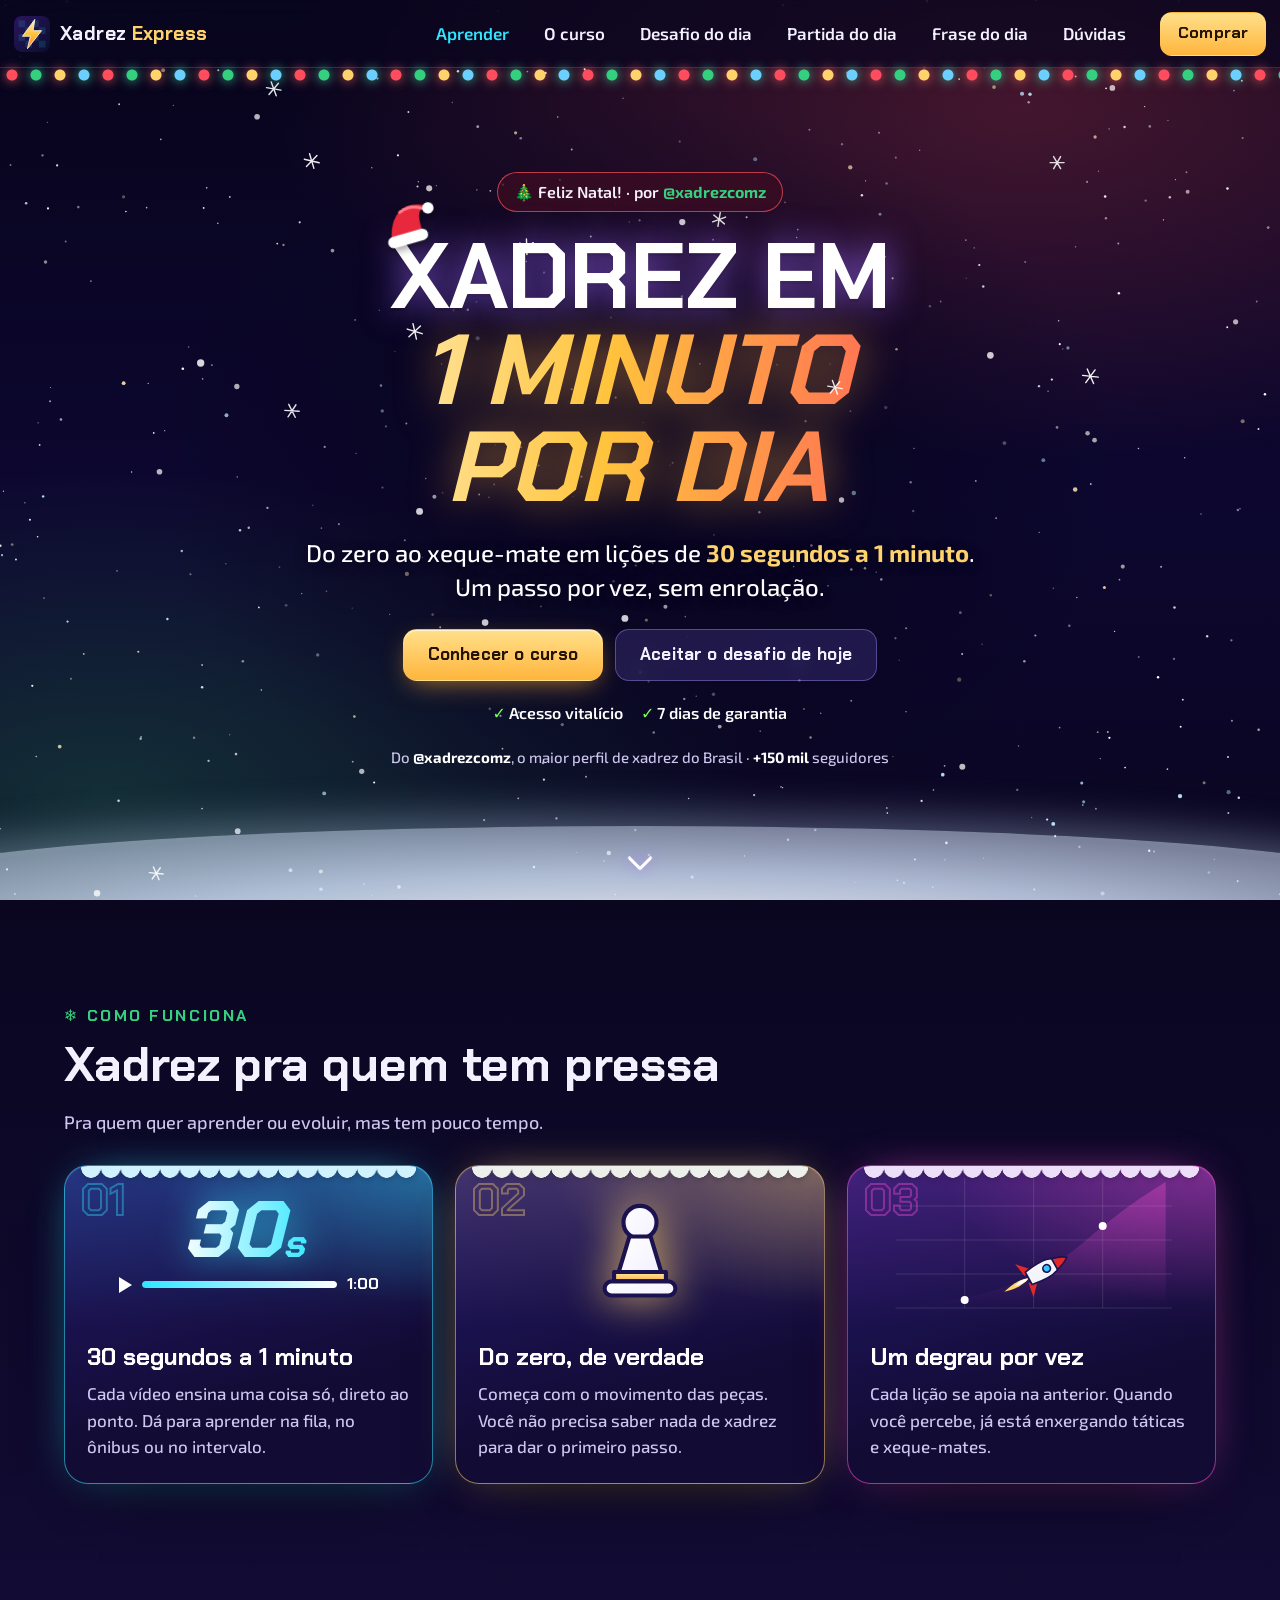
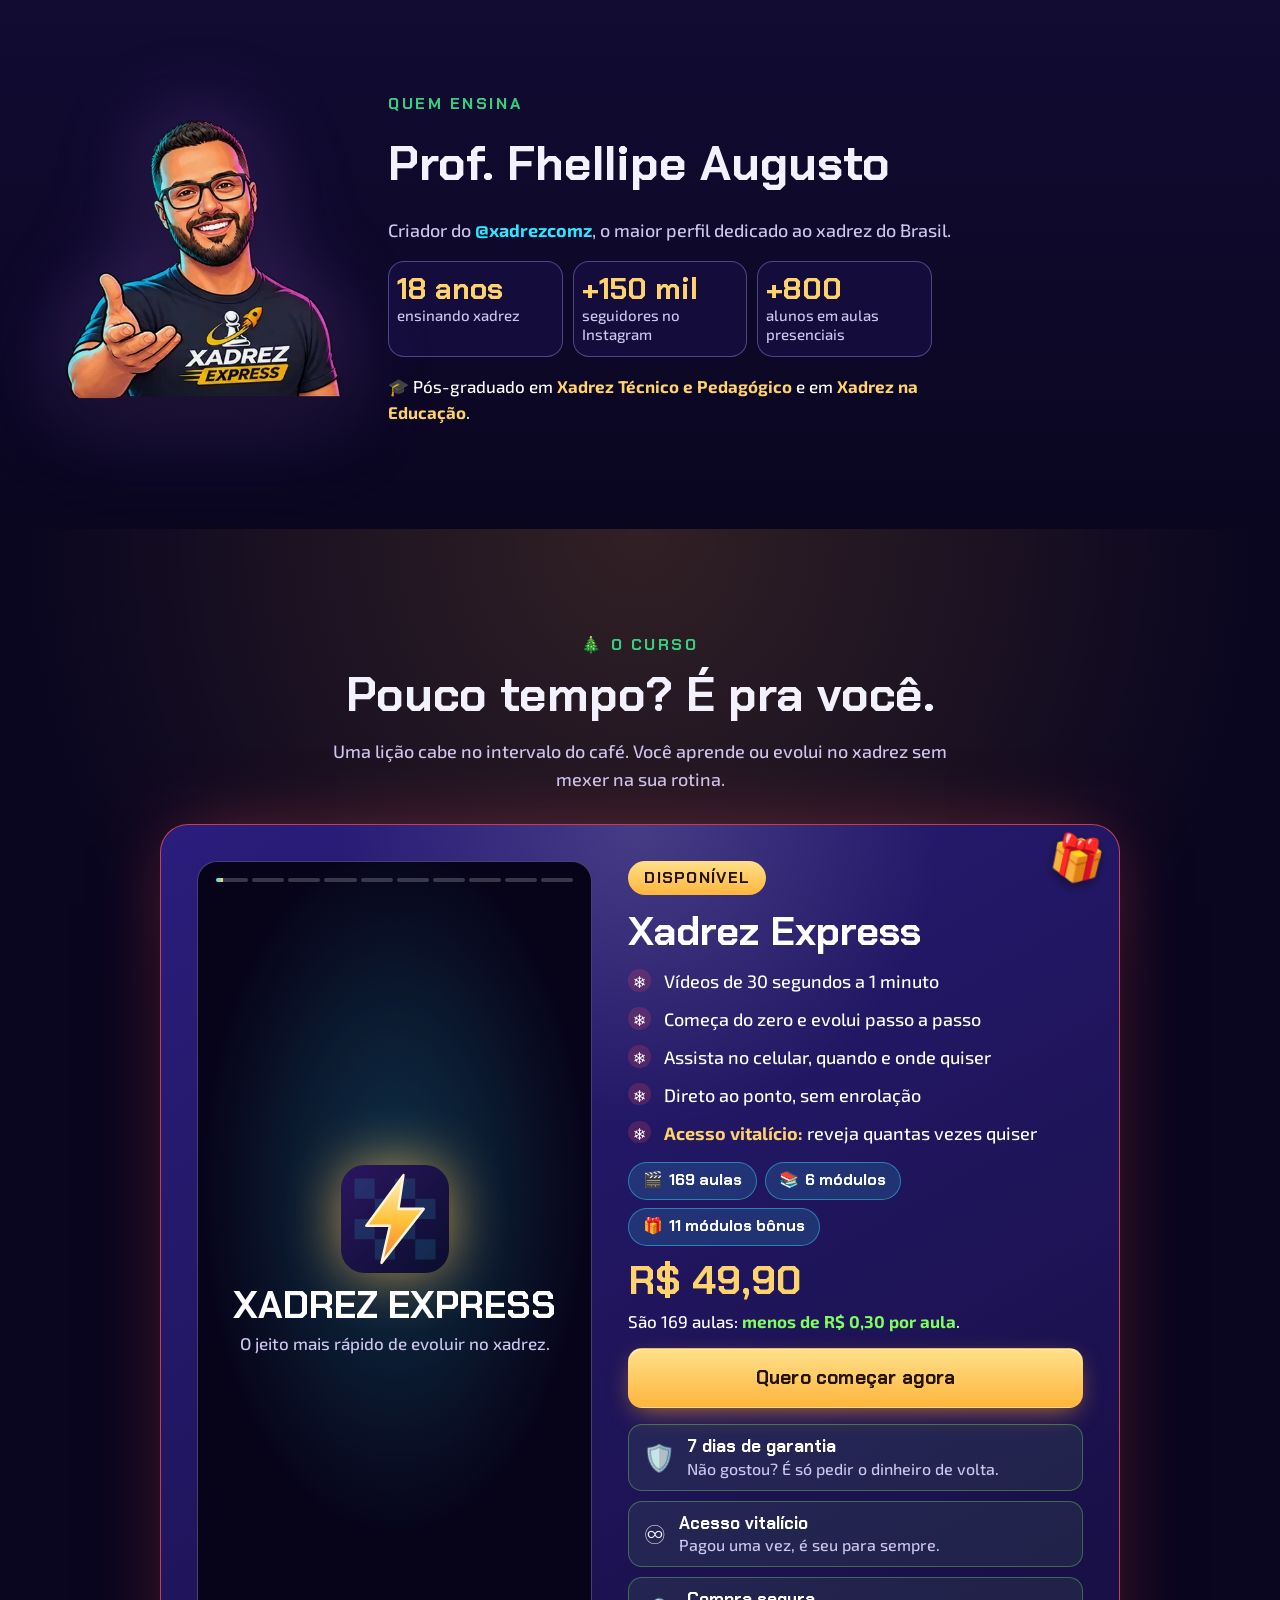
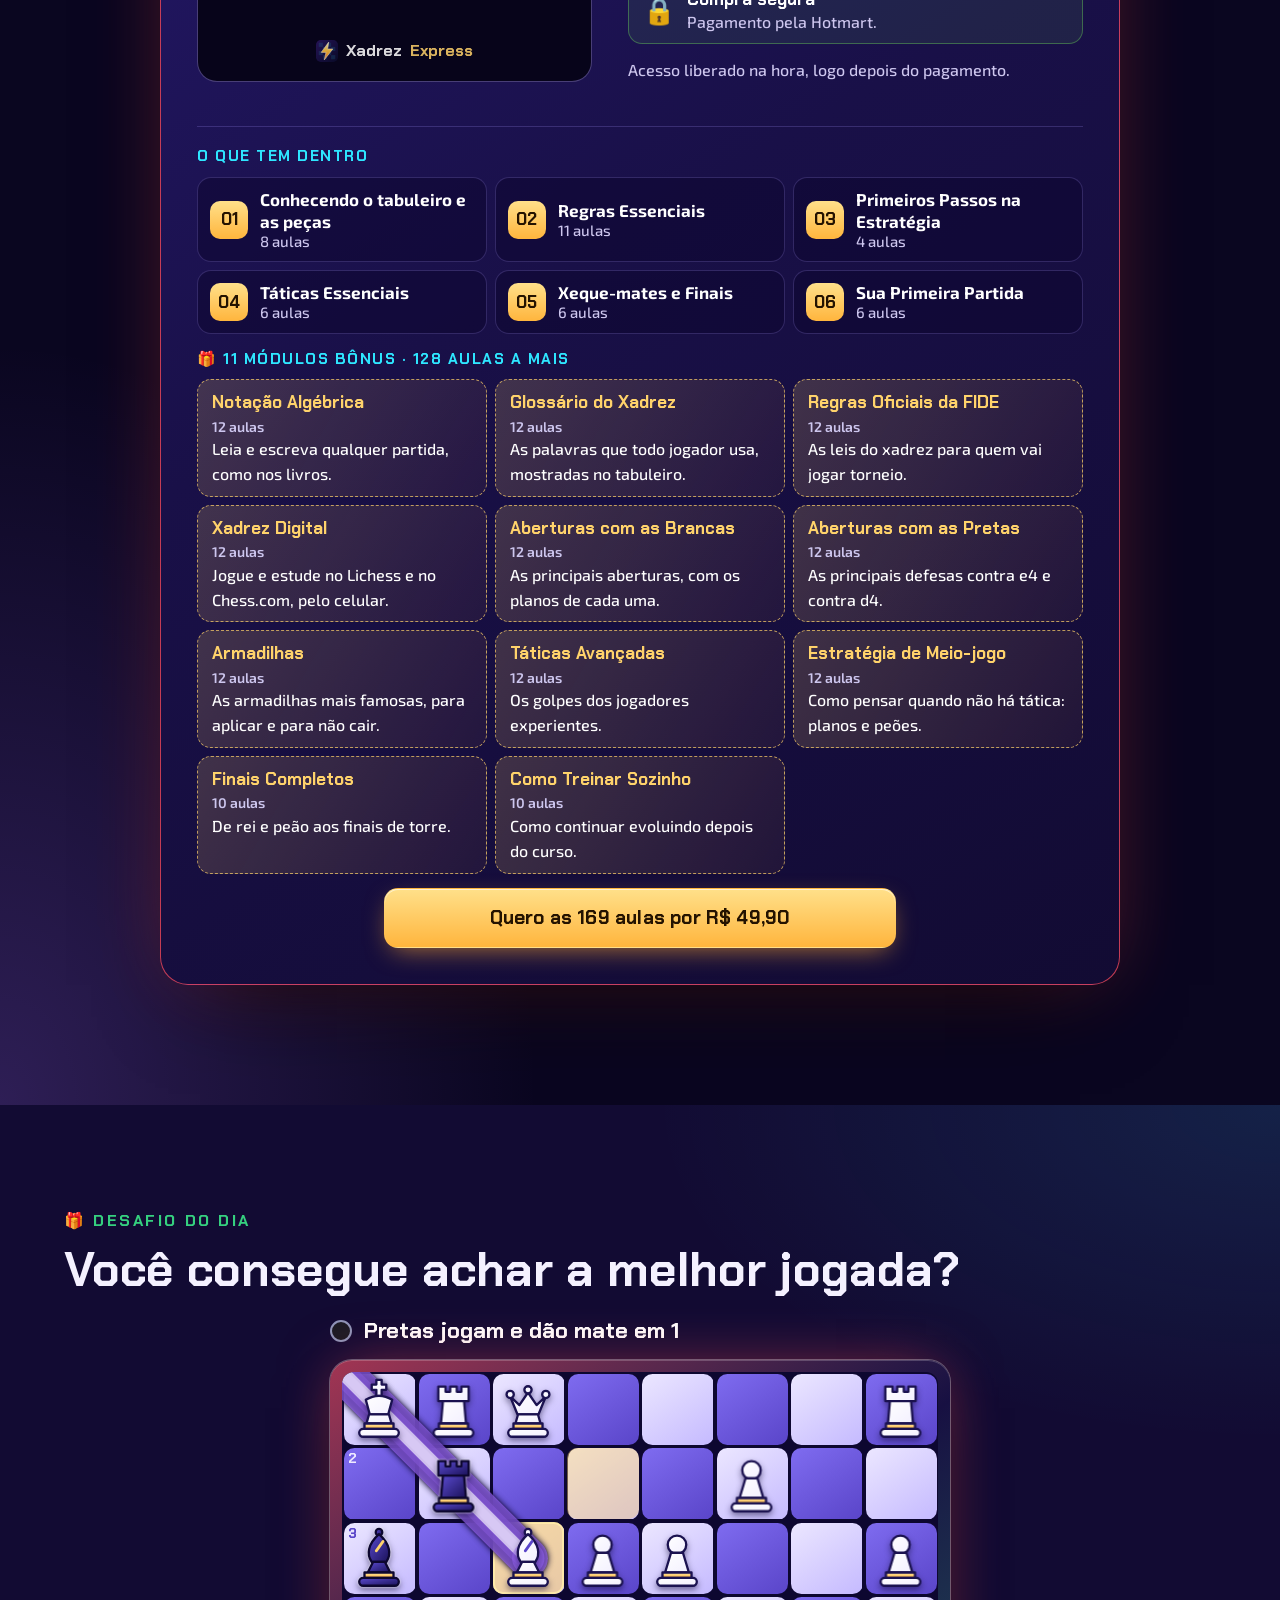
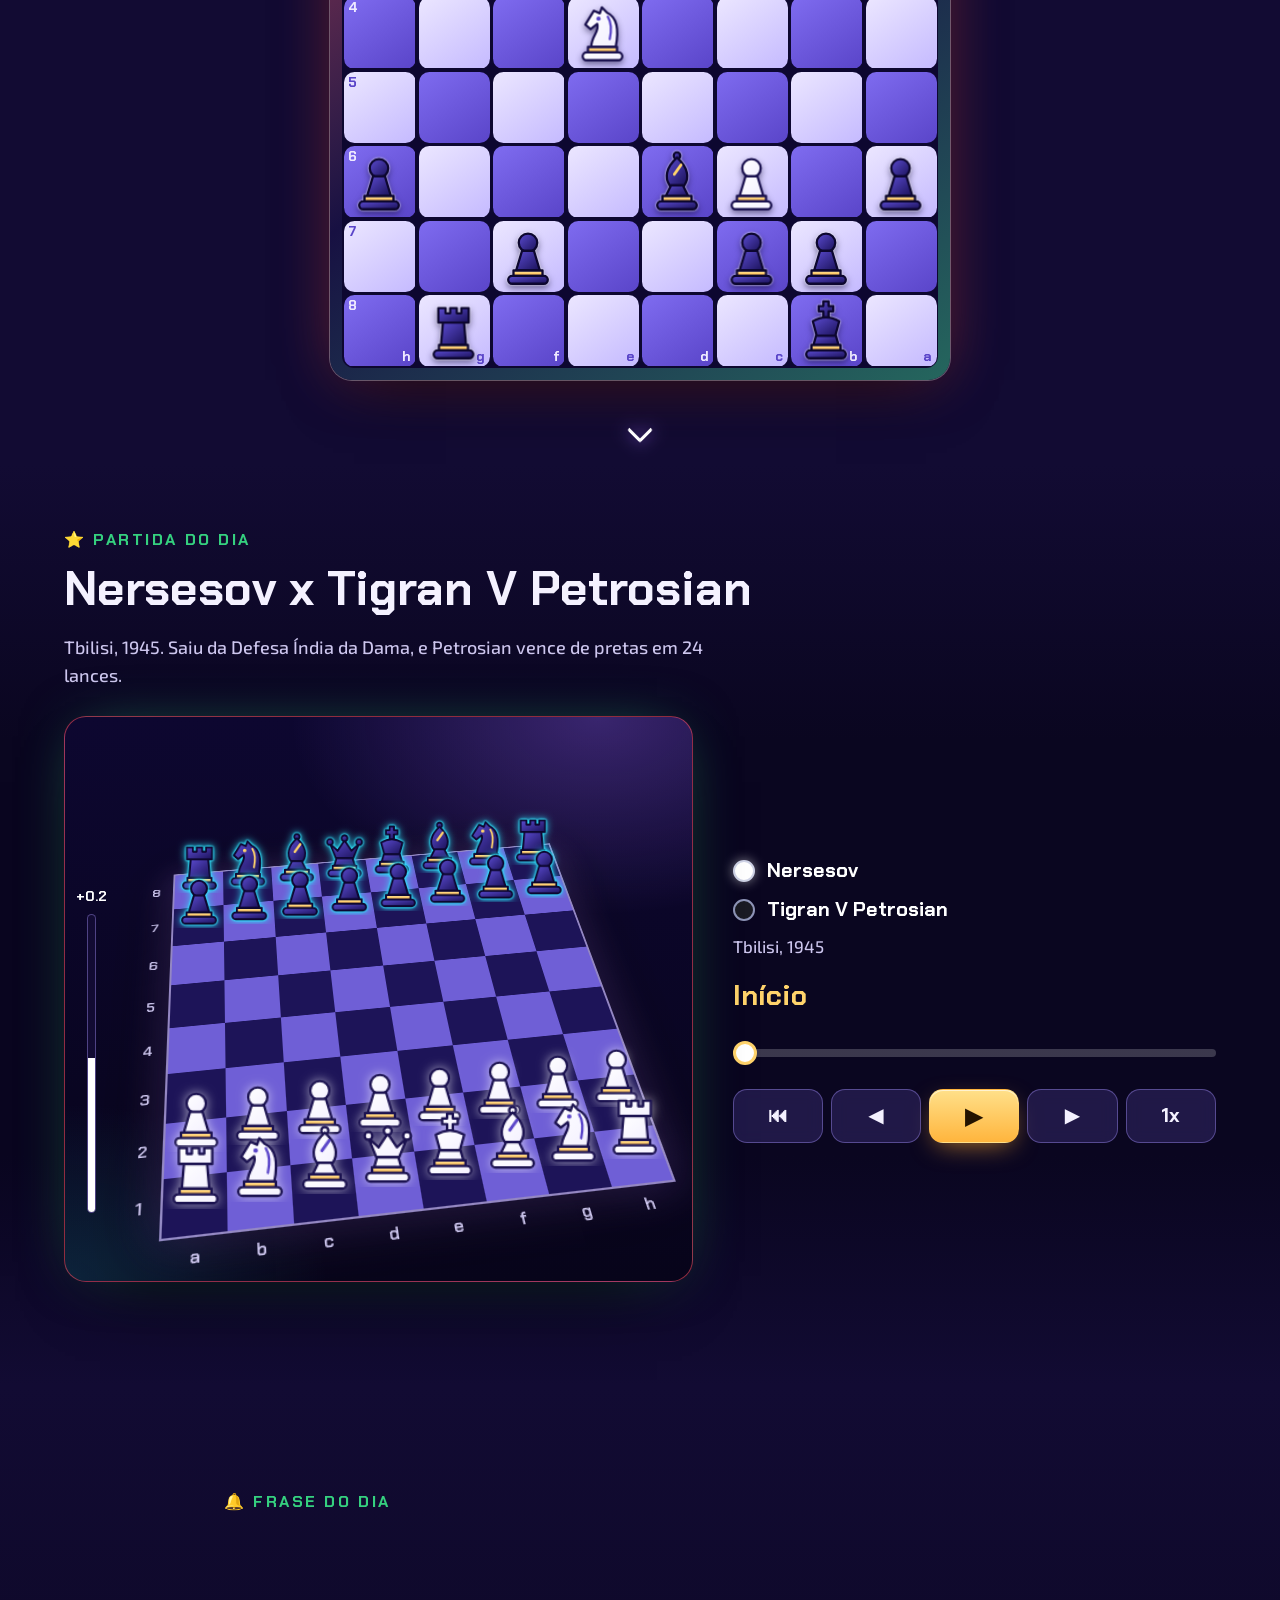
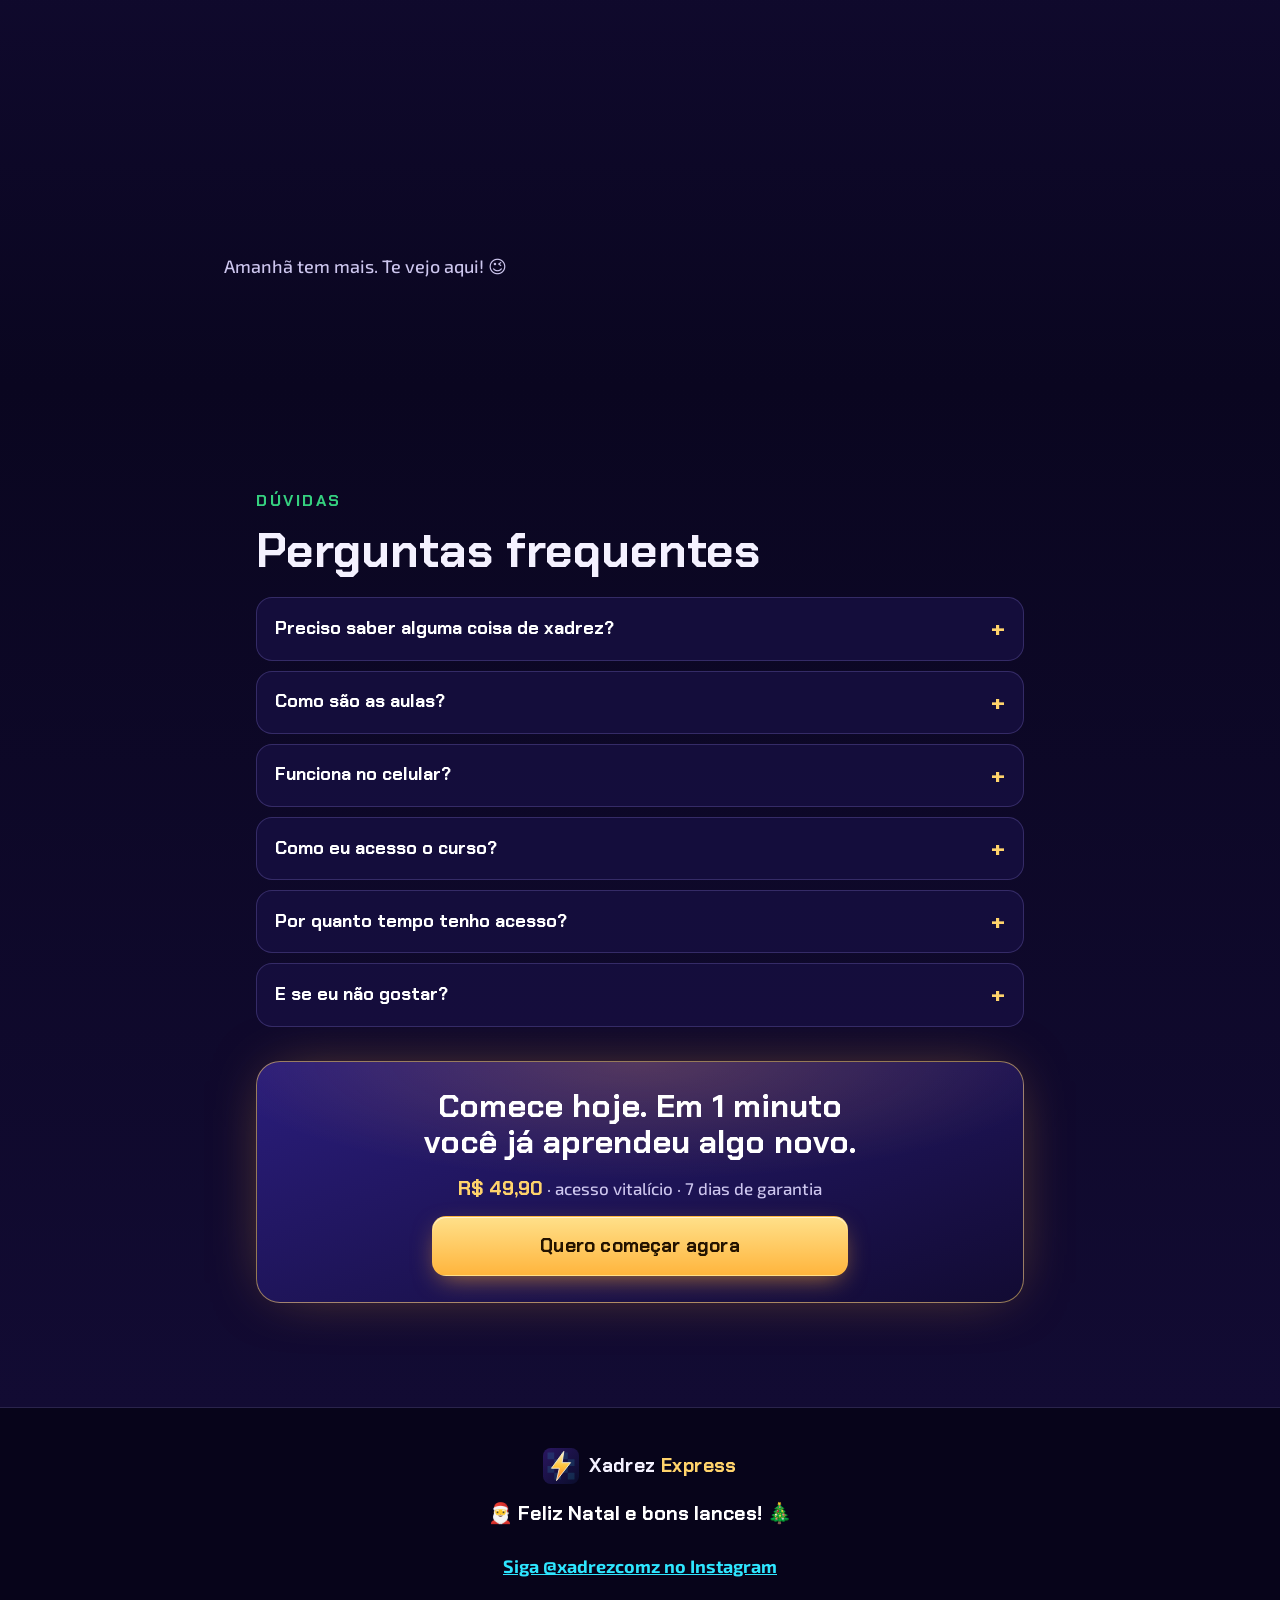
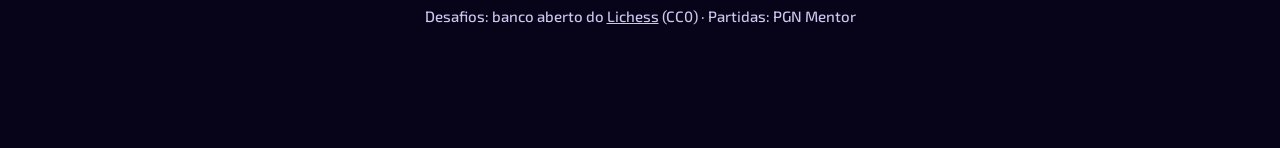
==== commit b6bef99b: "Oferta de Black Friday com contagem regressiva e bloco do professor - Oferta por tempo limitado em j" ====
--- a/index.html
+++ b/index.html
@@ -61,6 +61,8 @@
       <a class="botao botao-vidro" href="#puzzle">Aceitar o desafio de hoje</a>
     </div>
     <p class="garantias" data-so-venda hidden><span>Acesso vitalício</span><span>7 dias de garantia</span></p>
+    <p class="oferta-topo" data-oferta hidden><b data-oferta-nome></b>: de <s data-oferta-de></s> por <b data-oferta-por></b> · termina em <span data-oferta-tempo></span></p>
+    <p class="prova-social">Do <b>@xadrezcomz</b>, o maior perfil de xadrez do Brasil · <b>+150 mil</b> seguidores</p>
   </div>
 
   <a class="hero-desce" href="#como" aria-label="Ver como funciona"><span></span></a>
@@ -129,6 +131,24 @@
   </div>
 </section>
 
+<!-- ============================================================ QUEM ENSINA -->
+<section class="secao professor" id="professor">
+  <div class="miolo prof-miolo">
+    <img class="prof-foto" src="assets/aprender/avatar/apresentando.webp" alt="Prof. Fhellipe Augusto" width="440" height="440" loading="lazy">
+    <div class="prof-texto">
+      <p class="olho">Quem ensina</p>
+      <h2>Prof. Fhellipe Augusto</h2>
+      <p class="sub">Criador do <b>@xadrezcomz</b>, o maior perfil dedicado ao xadrez do Brasil.</p>
+      <ul class="prof-numeros">
+        <li><b>18 anos</b><span>ensinando xadrez</span></li>
+        <li><b>+150 mil</b><span>seguidores no Instagram</span></li>
+        <li><b>+800</b><span>alunos em aulas presenciais</span></li>
+      </ul>
+      <p class="prof-formacao">🎓 Pós-graduado em <b>Xadrez Técnico e Pedagógico</b> e em <b>Xadrez na Educação</b>.</p>
+    </div>
+  </div>
+</section>
+
 <!-- ============================================================ O CURSO -->
 <!-- O cartão de venda. O link de compra e os preços ficam em js/config.js:
      quando o link for preenchido, este cartão vira o botão de compra. -->
@@ -166,6 +186,7 @@
             <s id="cursoPrecoDe"></s>
             <b id="cursoPrecoPor"></b>
             <small id="cursoParcelas"></small>
+            <small class="oferta-tempo" data-oferta hidden>⏳ Oferta de <span data-oferta-nome></span> termina em <b data-oferta-tempo></b></small>
           </div>
           <p class="curso-por-aula" id="cursoPorAula" hidden></p>
 
@@ -337,7 +358,8 @@
 
     <div class="fecho" data-so-venda hidden>
       <p class="fecho-titulo">Comece hoje. Em 1 minuto você já aprendeu algo novo.</p>
-      <p class="fecho-preco"><b data-preco></b> · acesso vitalício · 7 dias de garantia</p>
+      <p class="fecho-preco"><s data-oferta-de></s> <b data-preco></b> · acesso vitalício · 7 dias de garantia</p>
+      <p class="oferta-tempo" data-oferta hidden>⏳ <span data-oferta-nome></span> termina em <b data-oferta-tempo></b></p>
       <a class="botao botao-ouro botao-g" data-link-compra data-origem="final" href="#curso" target="_blank" rel="noopener">Quero começar agora</a>
     </div>
   </div>
--- a/css/estilo.css
+++ b/css/estilo.css
@@ -631,6 +631,36 @@
   .curso-tela{min-height:380px;align-self:stretch}
 }
 
+/* ------------------------------------------------------------- quem ensina */
+.professor{background:linear-gradient(180deg,var(--fundo2),var(--fundo))}
+.prof-miolo{display:grid;gap:20px;justify-items:center;text-align:center}
+.prof-foto{width:min(62vw,260px);height:auto;filter:drop-shadow(0 18px 30px rgba(0,0,0,.5)) drop-shadow(0 0 40px rgba(160,107,255,.35))}
+.prof-texto{display:flex;flex-direction:column;align-items:center;gap:10px}
+.prof-texto .sub b{color:var(--ciano)}
+.prof-numeros{display:grid;grid-template-columns:repeat(3,1fr);gap:10px;width:100%;max-width:34rem;margin:6px 0}
+.prof-numeros li{display:flex;flex-direction:column;gap:2px;padding:12px 8px;border-radius:16px;background:rgba(23,16,66,.8);border:1px solid var(--linha2)}
+.prof-numeros b{font-family:var(--titulo);font-size:clamp(1.375rem,6vw,1.875rem);color:var(--ouro);line-height:1}
+.prof-numeros span{font-size:.9375rem;color:var(--suave);line-height:1.25}
+.prof-formacao{font-size:1.0625rem;color:#fff;max-width:34rem}
+.prof-formacao b{color:var(--ouro)}
+@media (min-width:800px){
+  .prof-miolo{grid-template-columns:auto 1fr;justify-items:start;text-align:left;align-items:center;gap:44px}
+  .prof-texto{align-items:flex-start}
+  .prof-foto{width:280px}
+}
+/* oferta por tempo limitado e prova social no topo */
+.oferta-topo{font-size:1rem;font-weight:600;color:#fff;padding:.45em 1em;border-radius:14px;background:rgba(10,6,32,.7);border:1px solid rgba(255,211,107,.6)}
+.oferta-topo b{color:var(--ouro)}
+.oferta-topo s{color:var(--suave)}
+.prova-social{font-size:.9375rem;color:var(--suave)}
+.prova-social b{color:#fff}
+.oferta-tempo{color:#ffe2bd;font-weight:600}
+.oferta-tempo b{color:var(--ouro)}
+.curso-preco .oferta-tempo{flex-basis:100%;font-size:1rem}
+.curso-preco .oferta-tempo b{font-family:var(--corpo);font-size:1rem;line-height:1.3}
+.barra-compra small s{color:var(--suave);font-weight:500;margin-right:4px}
+.fecho-preco s{color:var(--suave)}
+
 /* ------------------------------------------------------------- dúvidas e chamada final */
 .duvidas{background:linear-gradient(180deg,var(--fundo),var(--fundo2))}
 .duvidas .miolo{max-width:48rem}
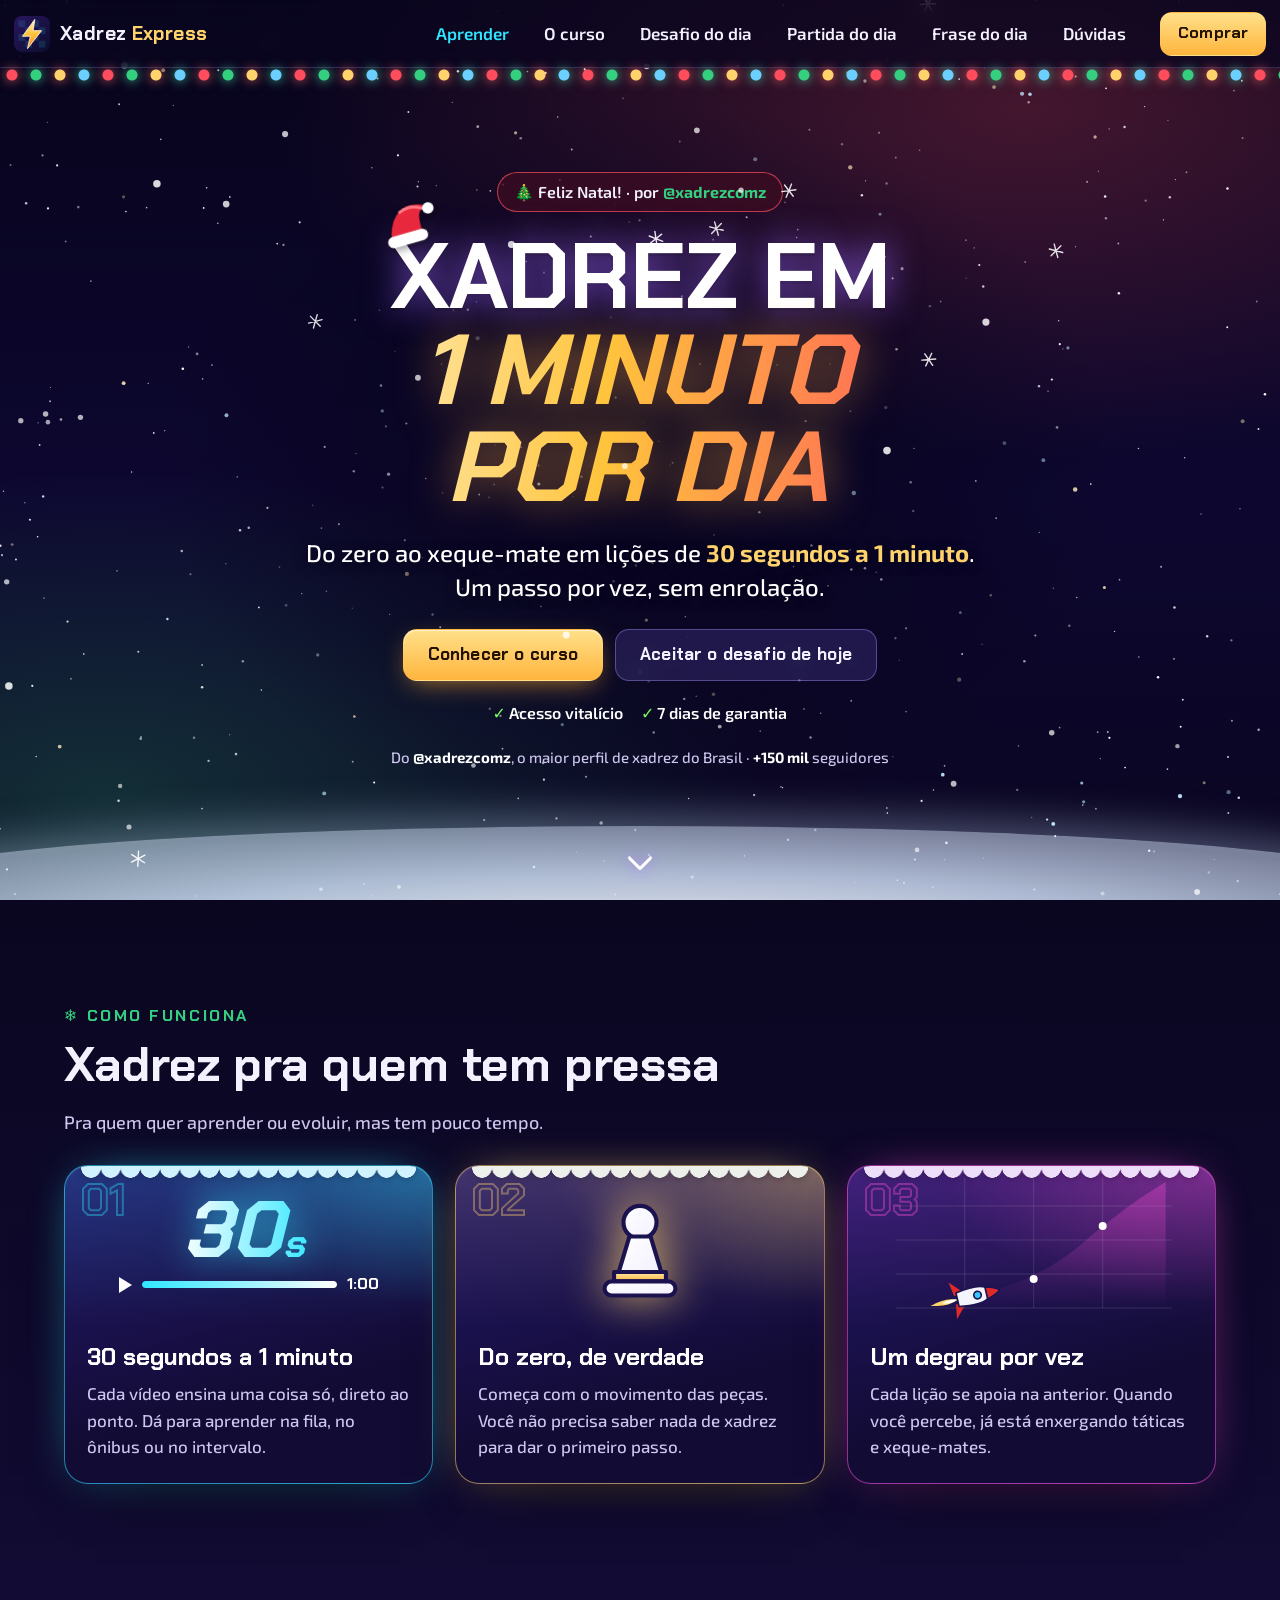
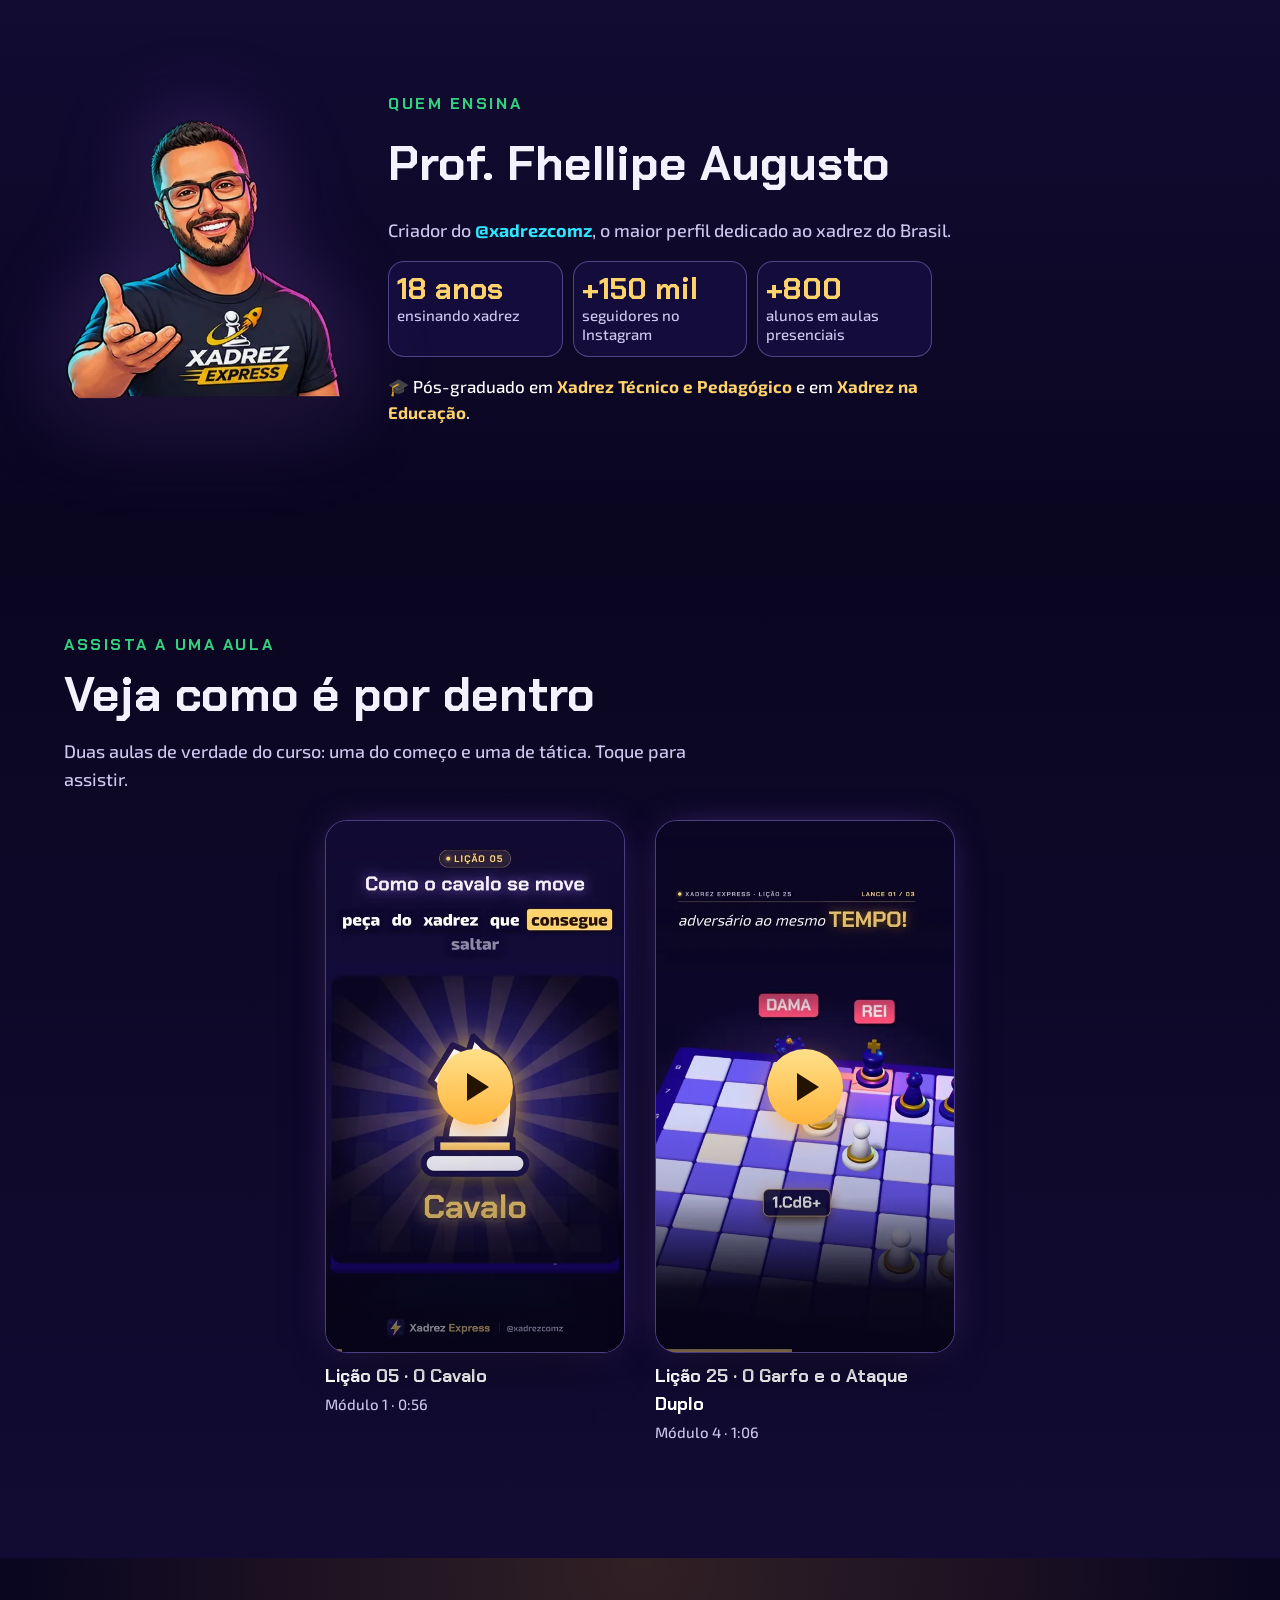
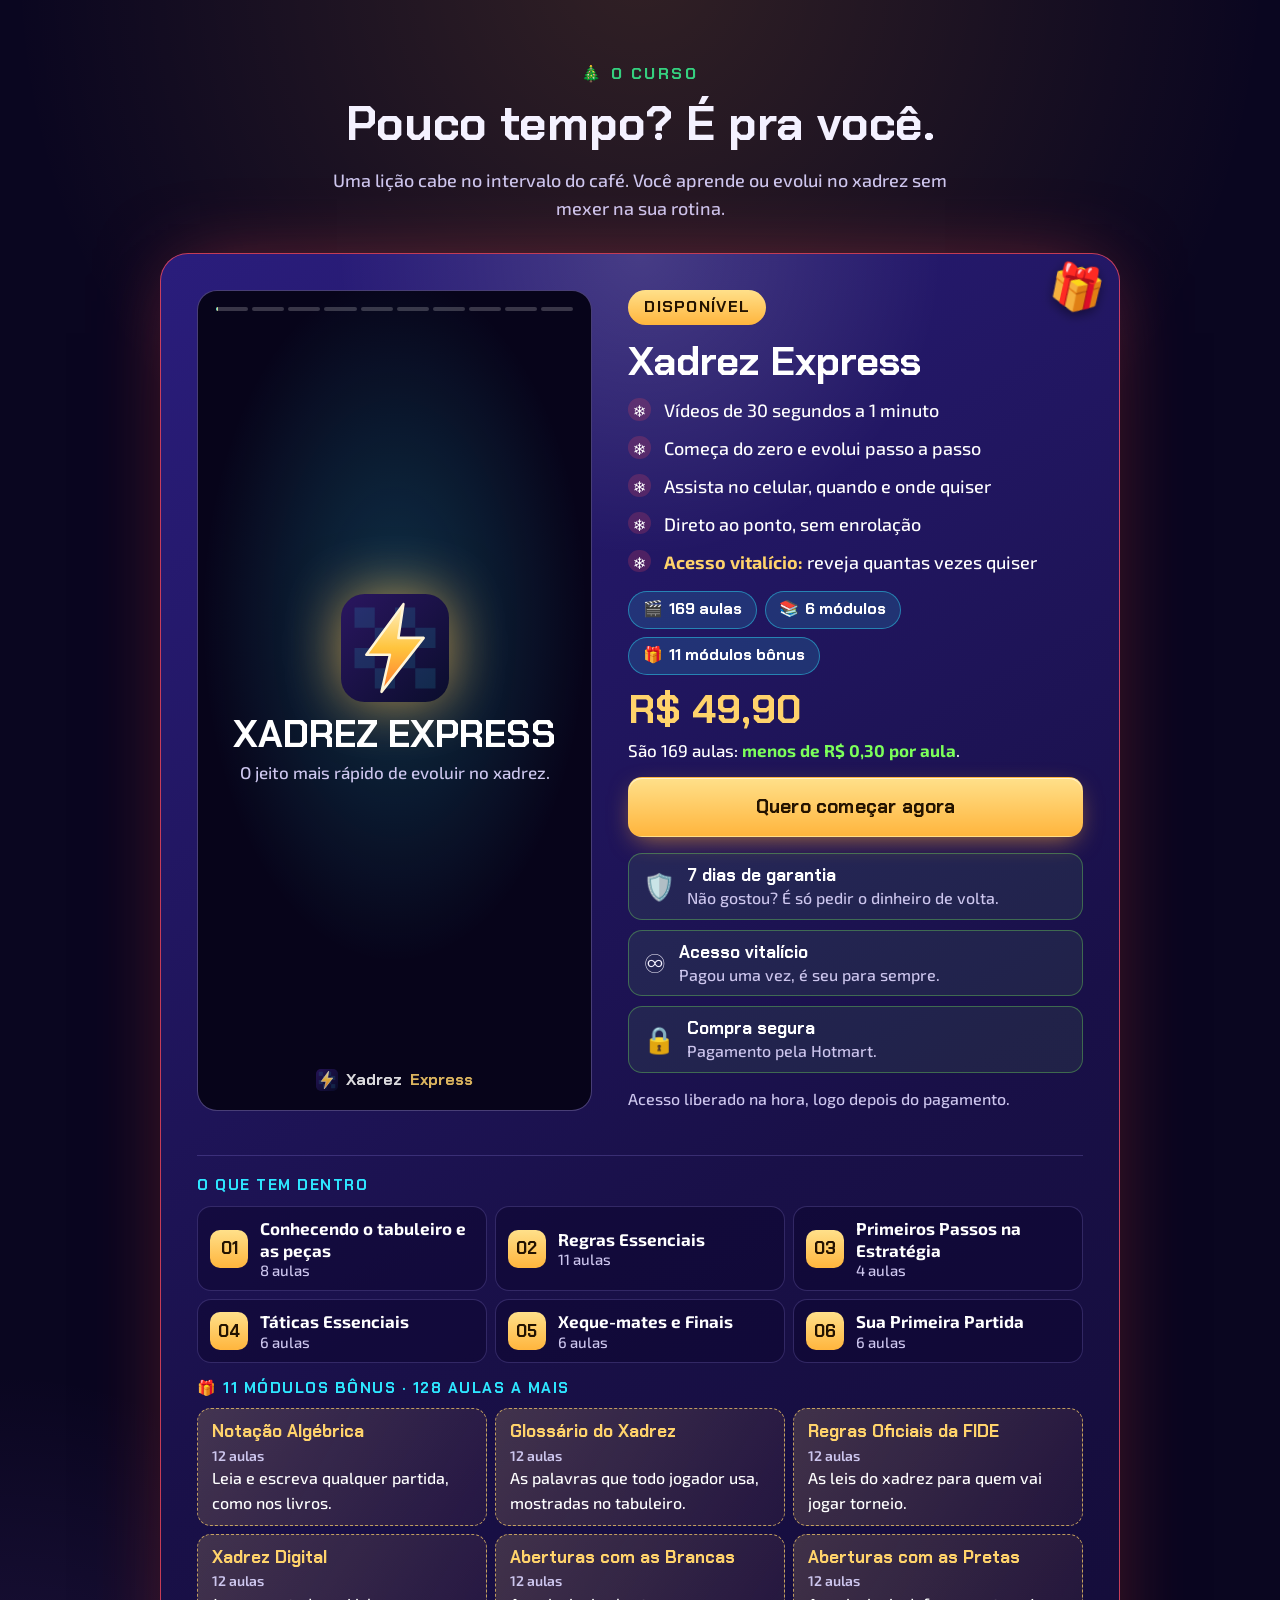
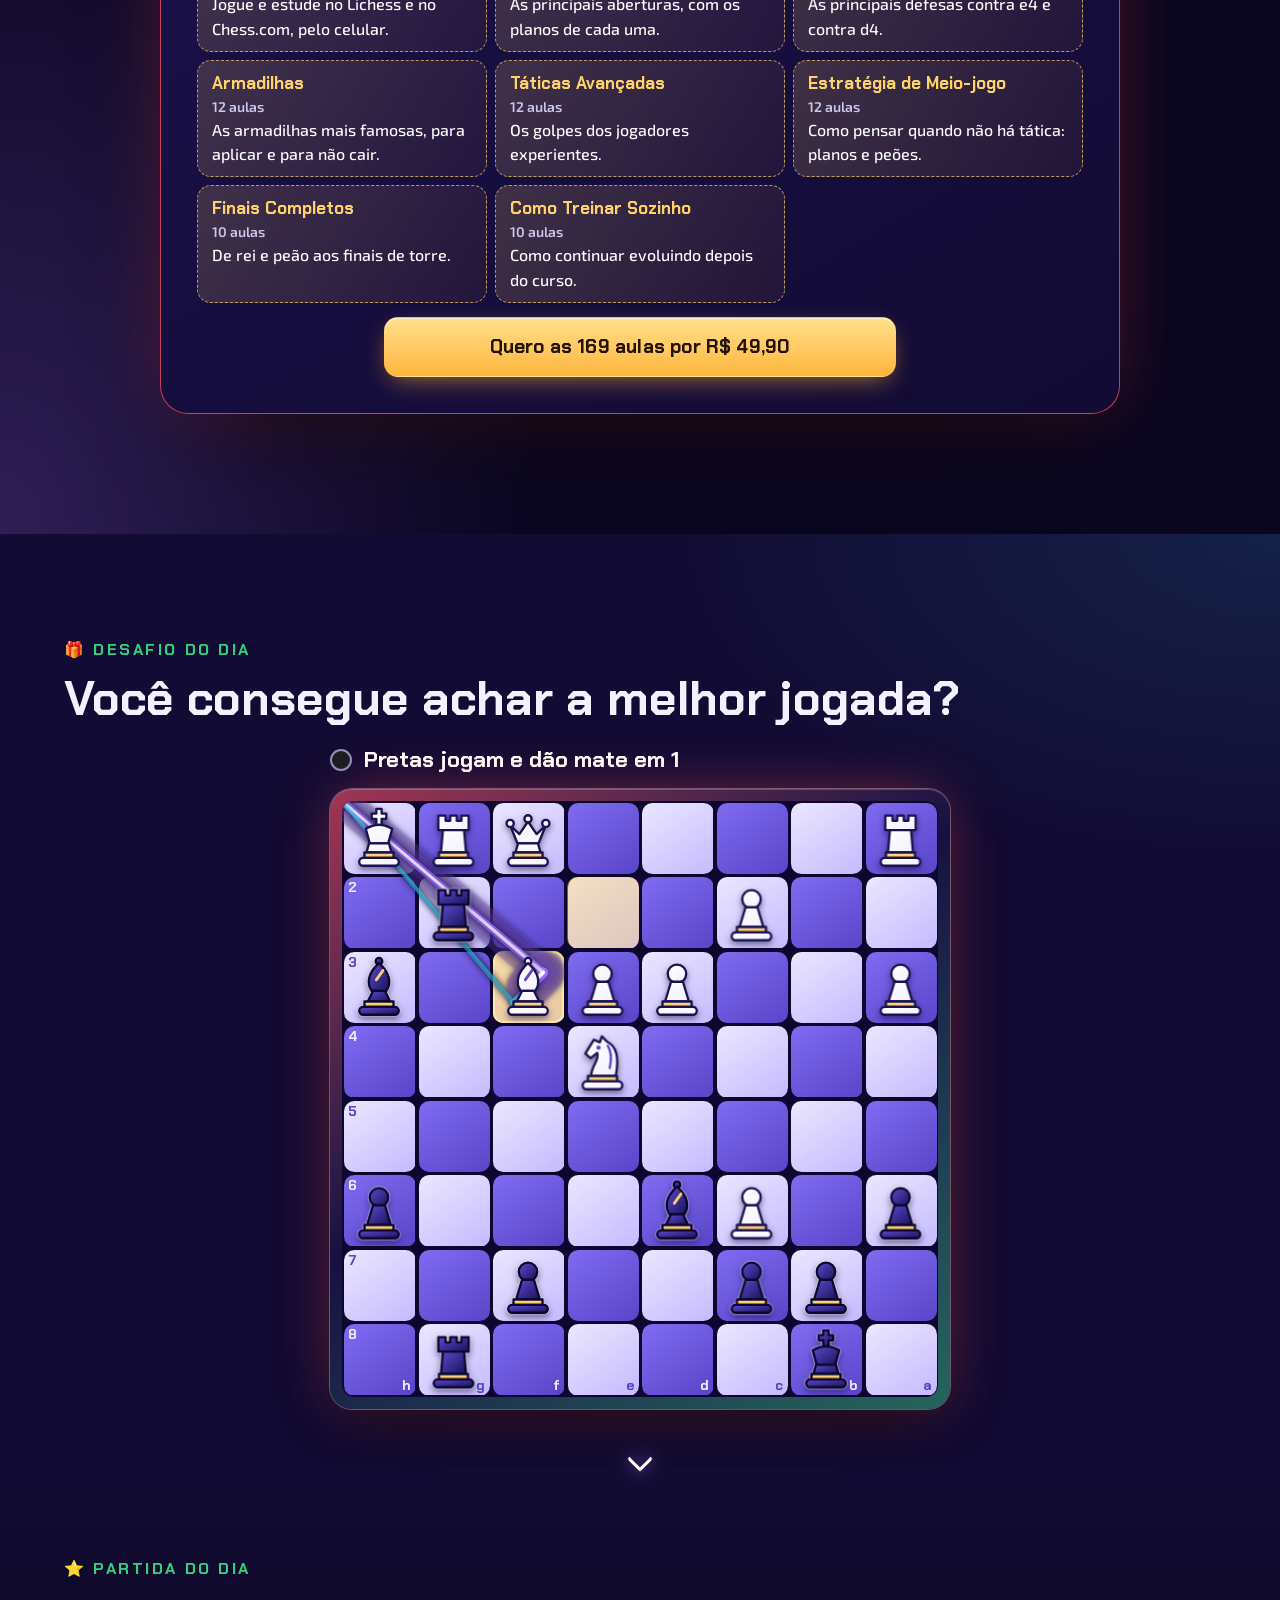
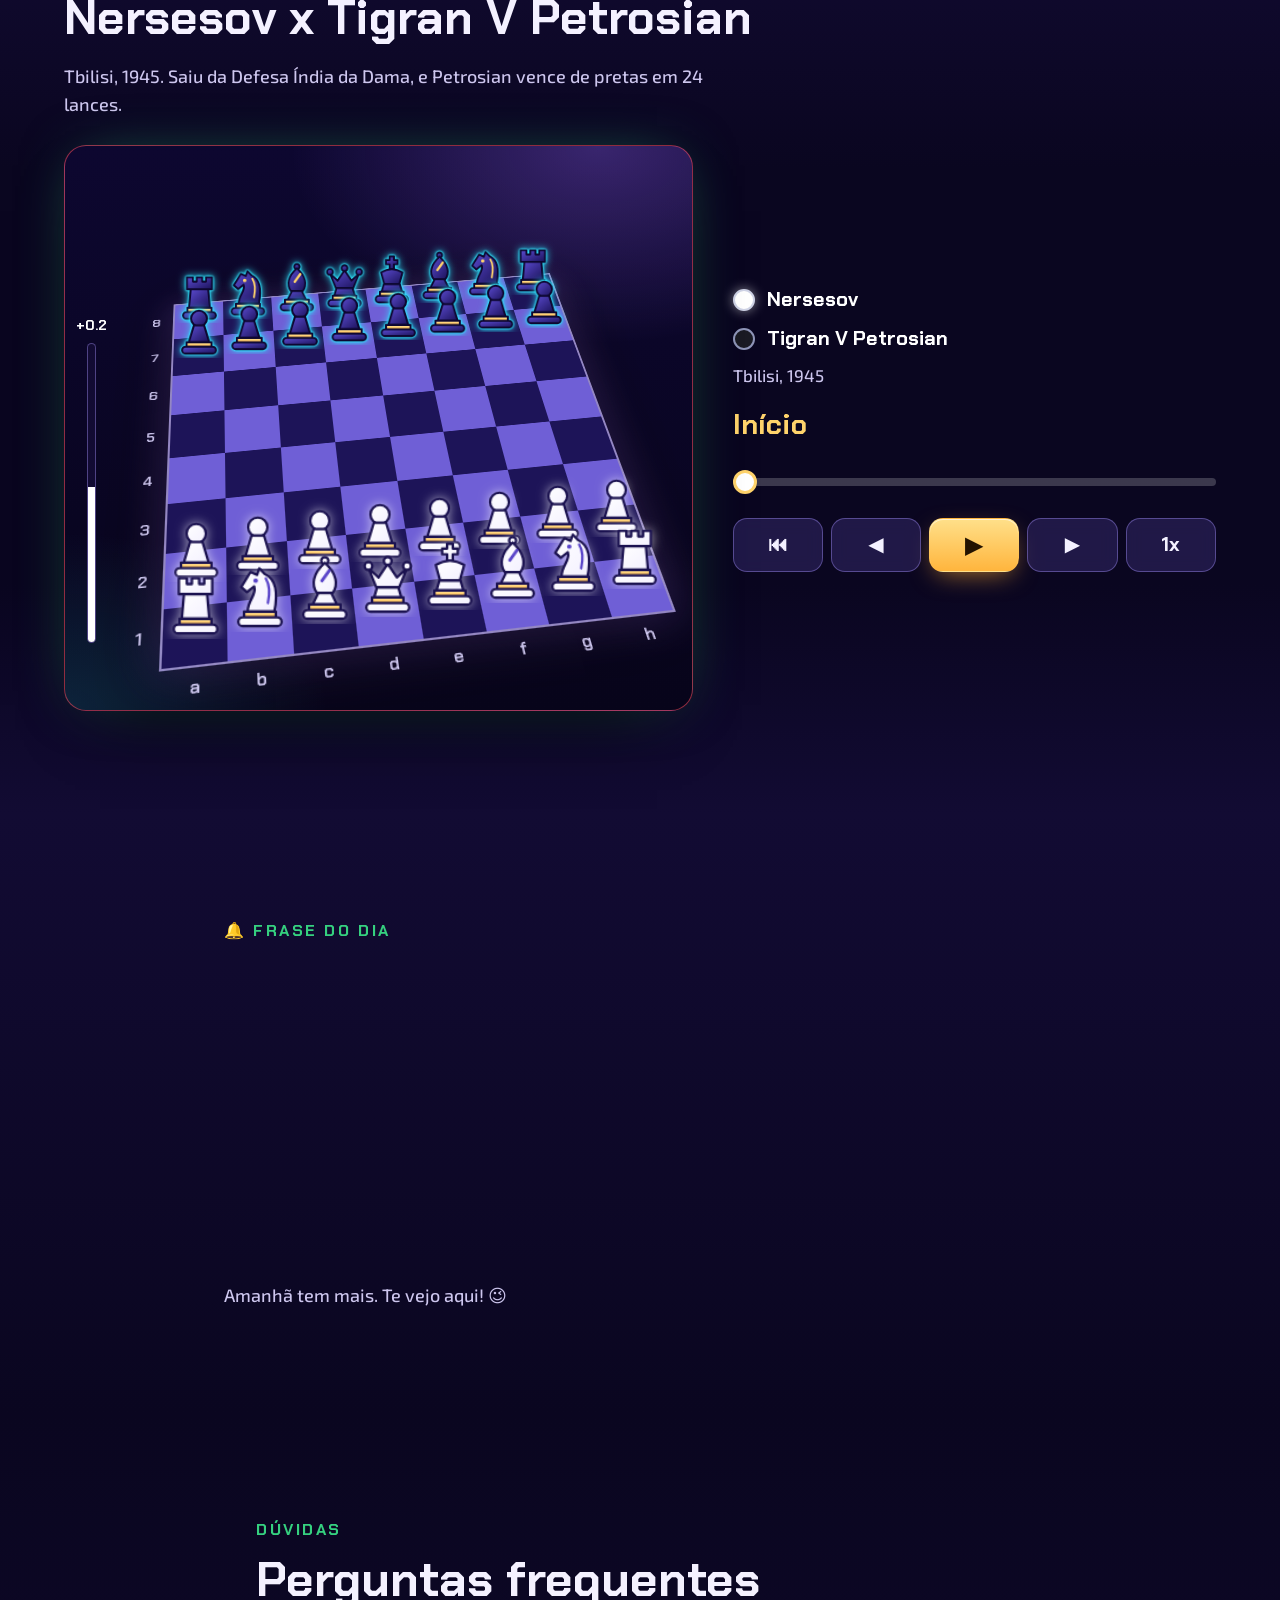
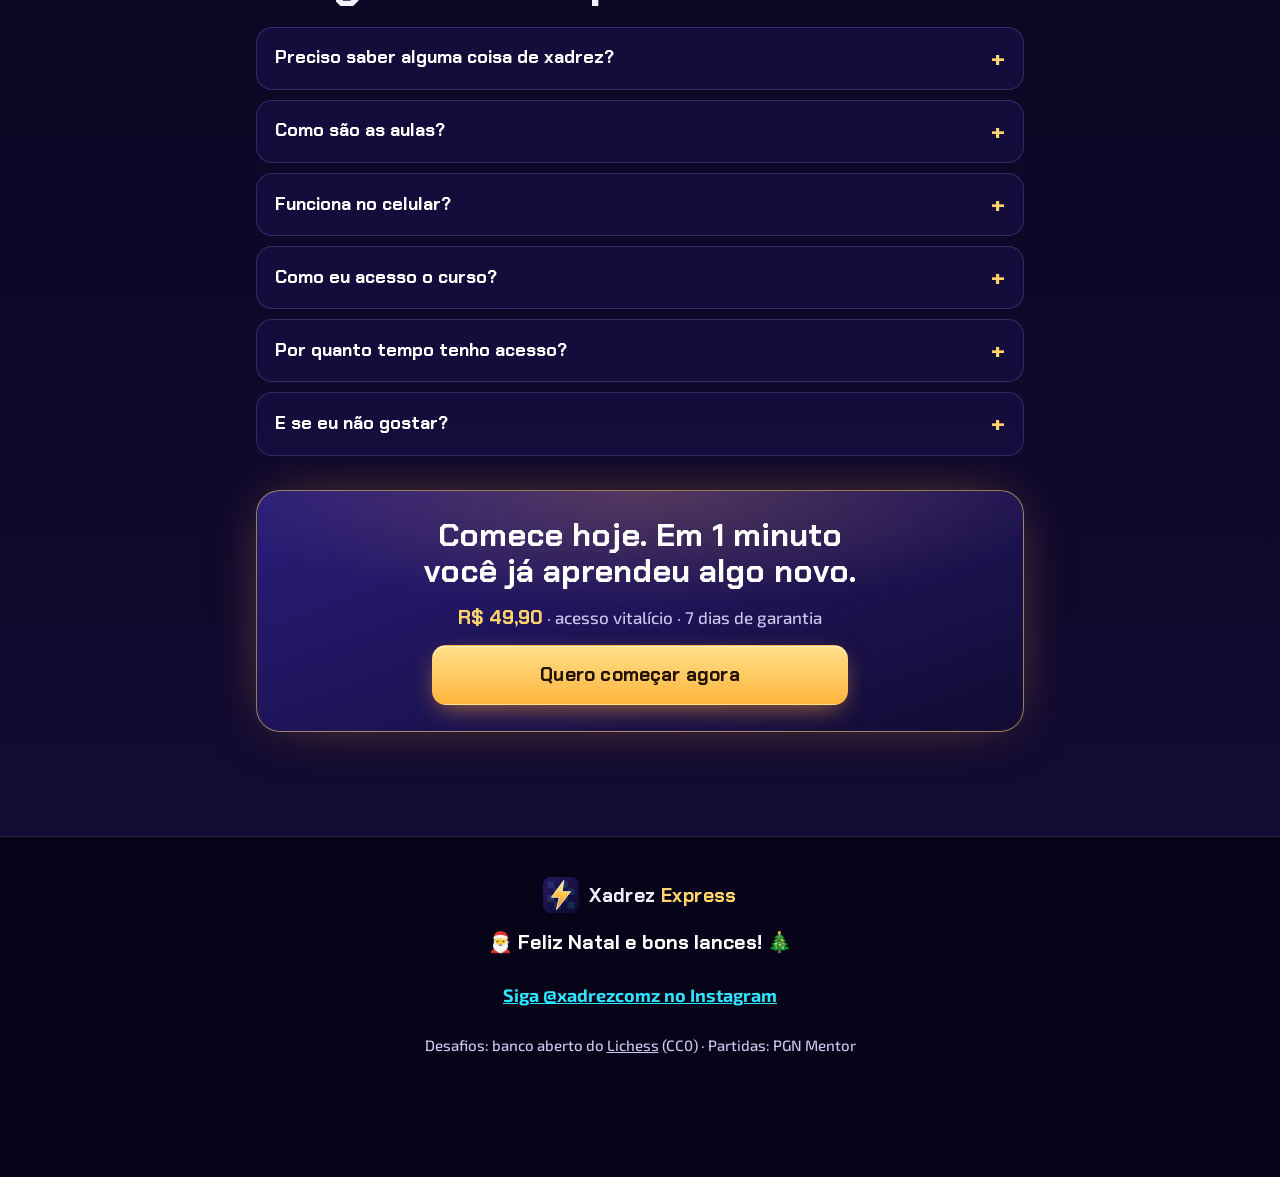
==== commit c451297d: "Seção 'Assista a uma aula' com duas aulas reais do curso Lição 05 (O Cavalo) e Lição 25 (O Garfo e o" ====
--- a/index.html
+++ b/index.html
@@ -149,6 +149,31 @@
   </div>
 </section>
 
+<!-- ============================================================ ASSISTA A UMA AULA -->
+<section class="secao aulas" id="aulas">
+  <div class="miolo">
+    <p class="olho">Assista a uma aula</p>
+    <h2>Veja como é por dentro</h2>
+    <p class="sub">Duas aulas de verdade do curso: uma do começo e uma de tática. Toque para assistir.</p>
+    <div class="aulas-lista">
+      <figure class="aula" data-aula="cavalo">
+        <div class="aula-video">
+          <video src="assets/aulas/licao-05-cavalo.mp4" poster="assets/aulas/licao-05-cavalo.webp" preload="none" playsinline controls width="540" height="960"></video>
+          <button type="button" class="aula-play" aria-label="Assistir à aula sobre o cavalo"><span></span></button>
+        </div>
+        <figcaption><b>Lição 05 · O Cavalo</b><span>Módulo 1 · 0:56</span></figcaption>
+      </figure>
+      <figure class="aula" data-aula="garfo">
+        <div class="aula-video">
+          <video src="assets/aulas/licao-25-garfo.mp4" poster="assets/aulas/licao-25-garfo.webp" preload="none" playsinline controls width="540" height="960"></video>
+          <button type="button" class="aula-play" aria-label="Assistir à aula sobre o garfo"><span></span></button>
+        </div>
+        <figcaption><b>Lição 25 · O Garfo e o Ataque Duplo</b><span>Módulo 4 · 1:06</span></figcaption>
+      </figure>
+    </div>
+  </div>
+</section>
+
 <!-- ============================================================ O CURSO -->
 <!-- O cartão de venda. O link de compra e os preços ficam em js/config.js:
      quando o link for preenchido, este cartão vira o botão de compra. -->
--- a/css/estilo.css
+++ b/css/estilo.css
@@ -631,6 +631,24 @@
   .curso-tela{min-height:380px;align-self:stretch}
 }
 
+/* ------------------------------------------------------------- assista a uma aula */
+.aulas{background:linear-gradient(180deg,var(--fundo),var(--fundo2))}
+.aulas-lista{display:flex;gap:14px;margin-top:22px;overflow-x:auto;scroll-snap-type:x mandatory;padding:4px 2px 10px;-webkit-overflow-scrolling:touch}
+.aula{flex:0 0 min(72vw,300px);margin:0;scroll-snap-align:center;display:flex;flex-direction:column;gap:10px}
+.aula-video{position:relative;aspect-ratio:9/16;border-radius:22px;overflow:hidden;background:#0d0730;
+  border:1px solid var(--linha2);box-shadow:0 24px 50px -28px #000,0 0 40px -16px rgba(160,107,255,.6)}
+.aula video{width:100%;height:100%;object-fit:cover;display:block}
+.aula-play{position:absolute;inset:0;display:grid;place-items:center;background:linear-gradient(180deg,transparent 55%,rgba(7,4,26,.55));border:0;cursor:pointer}
+.aula-play span{width:76px;height:76px;border-radius:50%;background:linear-gradient(180deg,#ffe08a,#ffb53d);box-shadow:0 10px 30px -6px rgba(255,170,50,.9);
+  display:grid;place-items:center;transition:transform .2s ease}
+.aula-play span::before{content:'';margin-left:6px;border:14px solid transparent;border-left:22px solid #241300;border-right:0}
+.aula-play:hover span{transform:scale(1.08)}
+.aula.tocando .aula-play{display:none}
+.aula figcaption{display:flex;flex-direction:column;gap:2px}
+.aula figcaption b{font-family:var(--titulo);font-size:1.125rem;color:#fff}
+.aula figcaption span{color:var(--suave);font-size:.9375rem}
+@media (min-width:800px){.aulas-lista{overflow:visible;justify-content:center;gap:30px}.aula{flex-basis:300px}}
+
 /* ------------------------------------------------------------- quem ensina */
 .professor{background:linear-gradient(180deg,var(--fundo2),var(--fundo))}
 .prof-miolo{display:grid;gap:20px;justify-items:center;text-align:center}
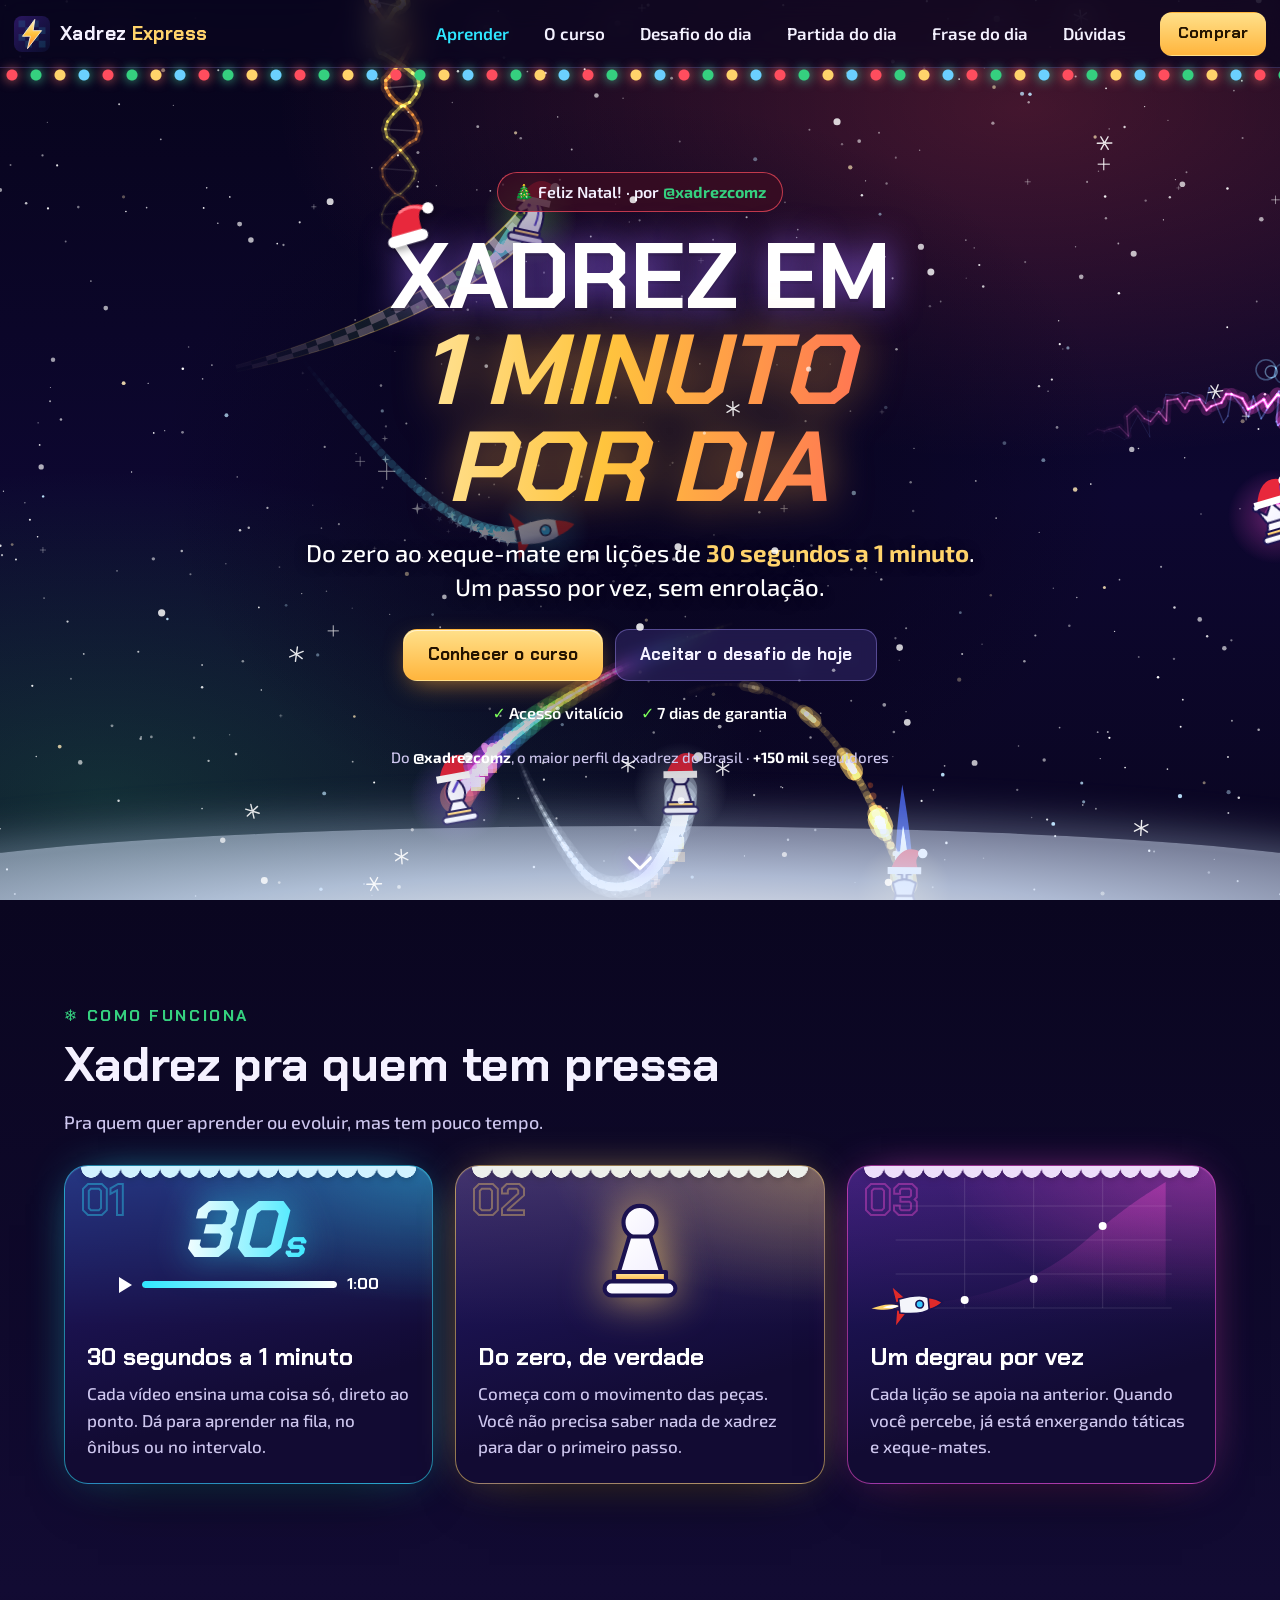
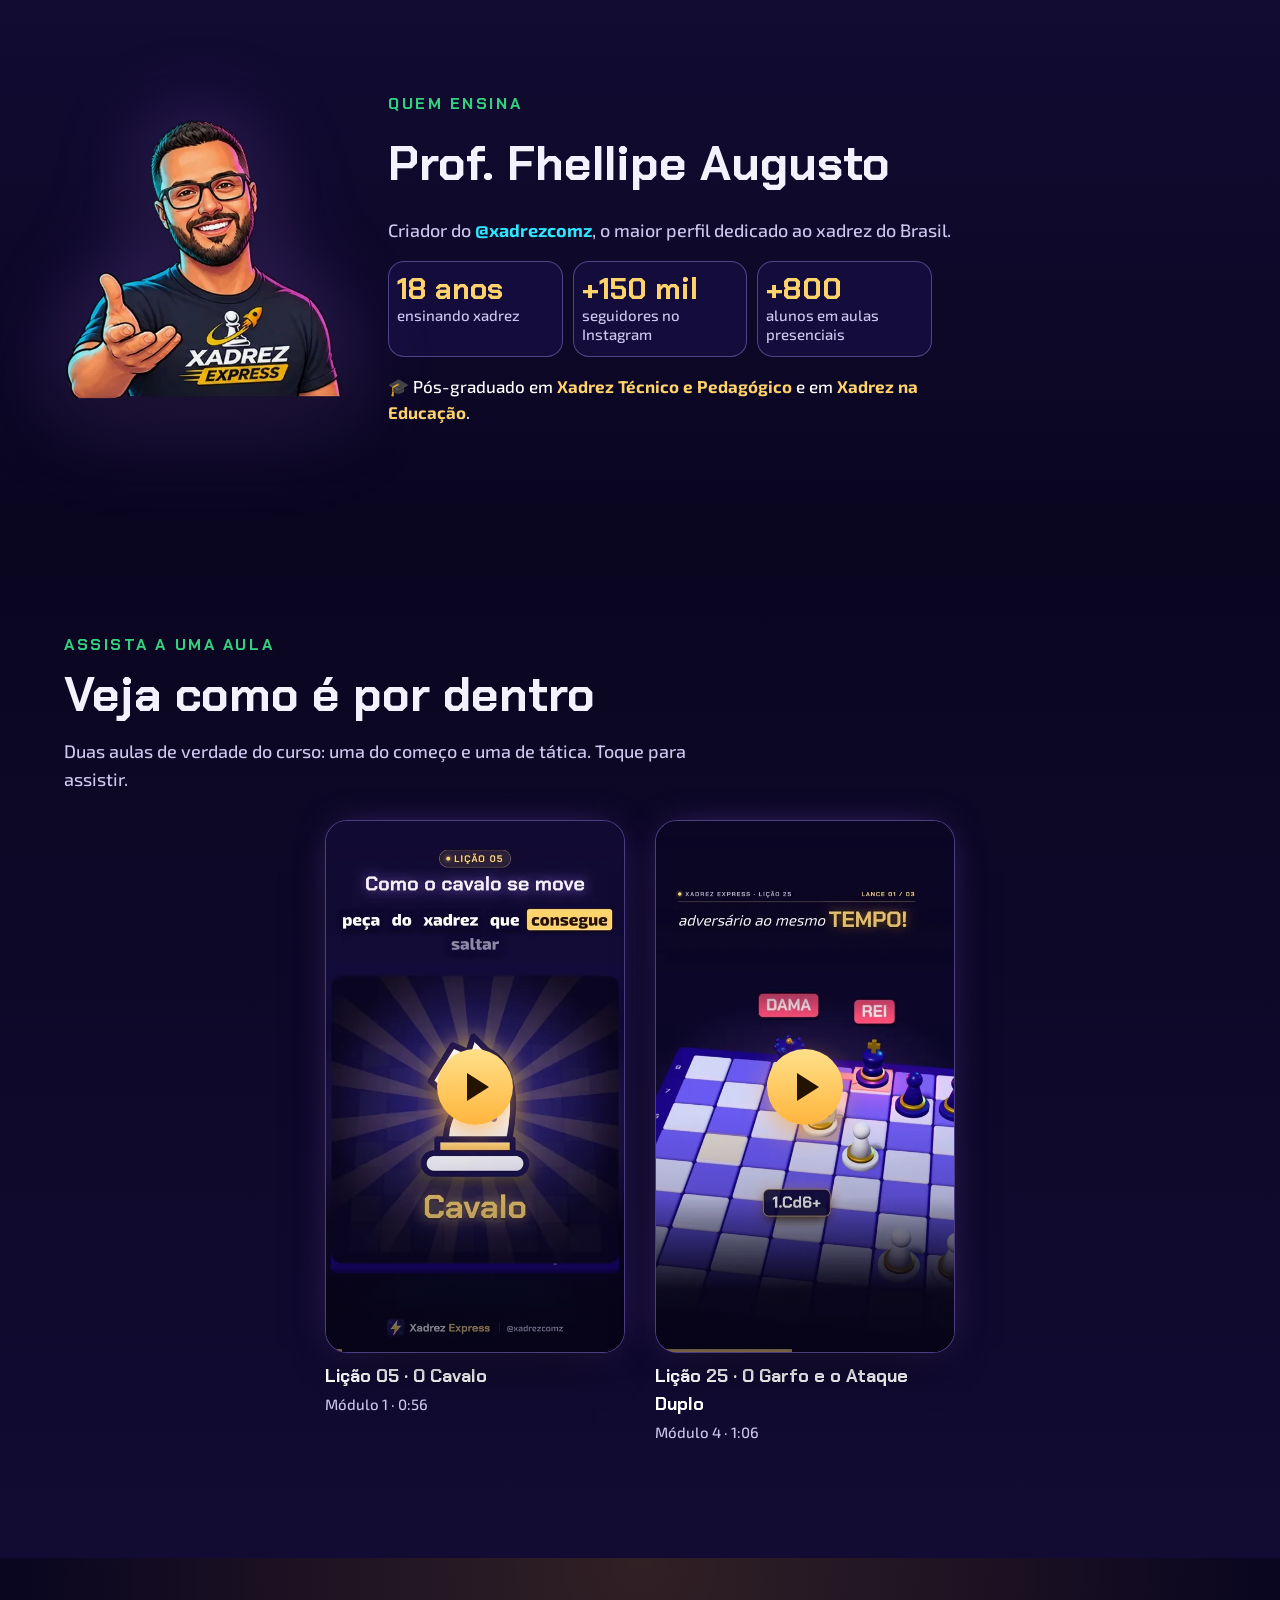
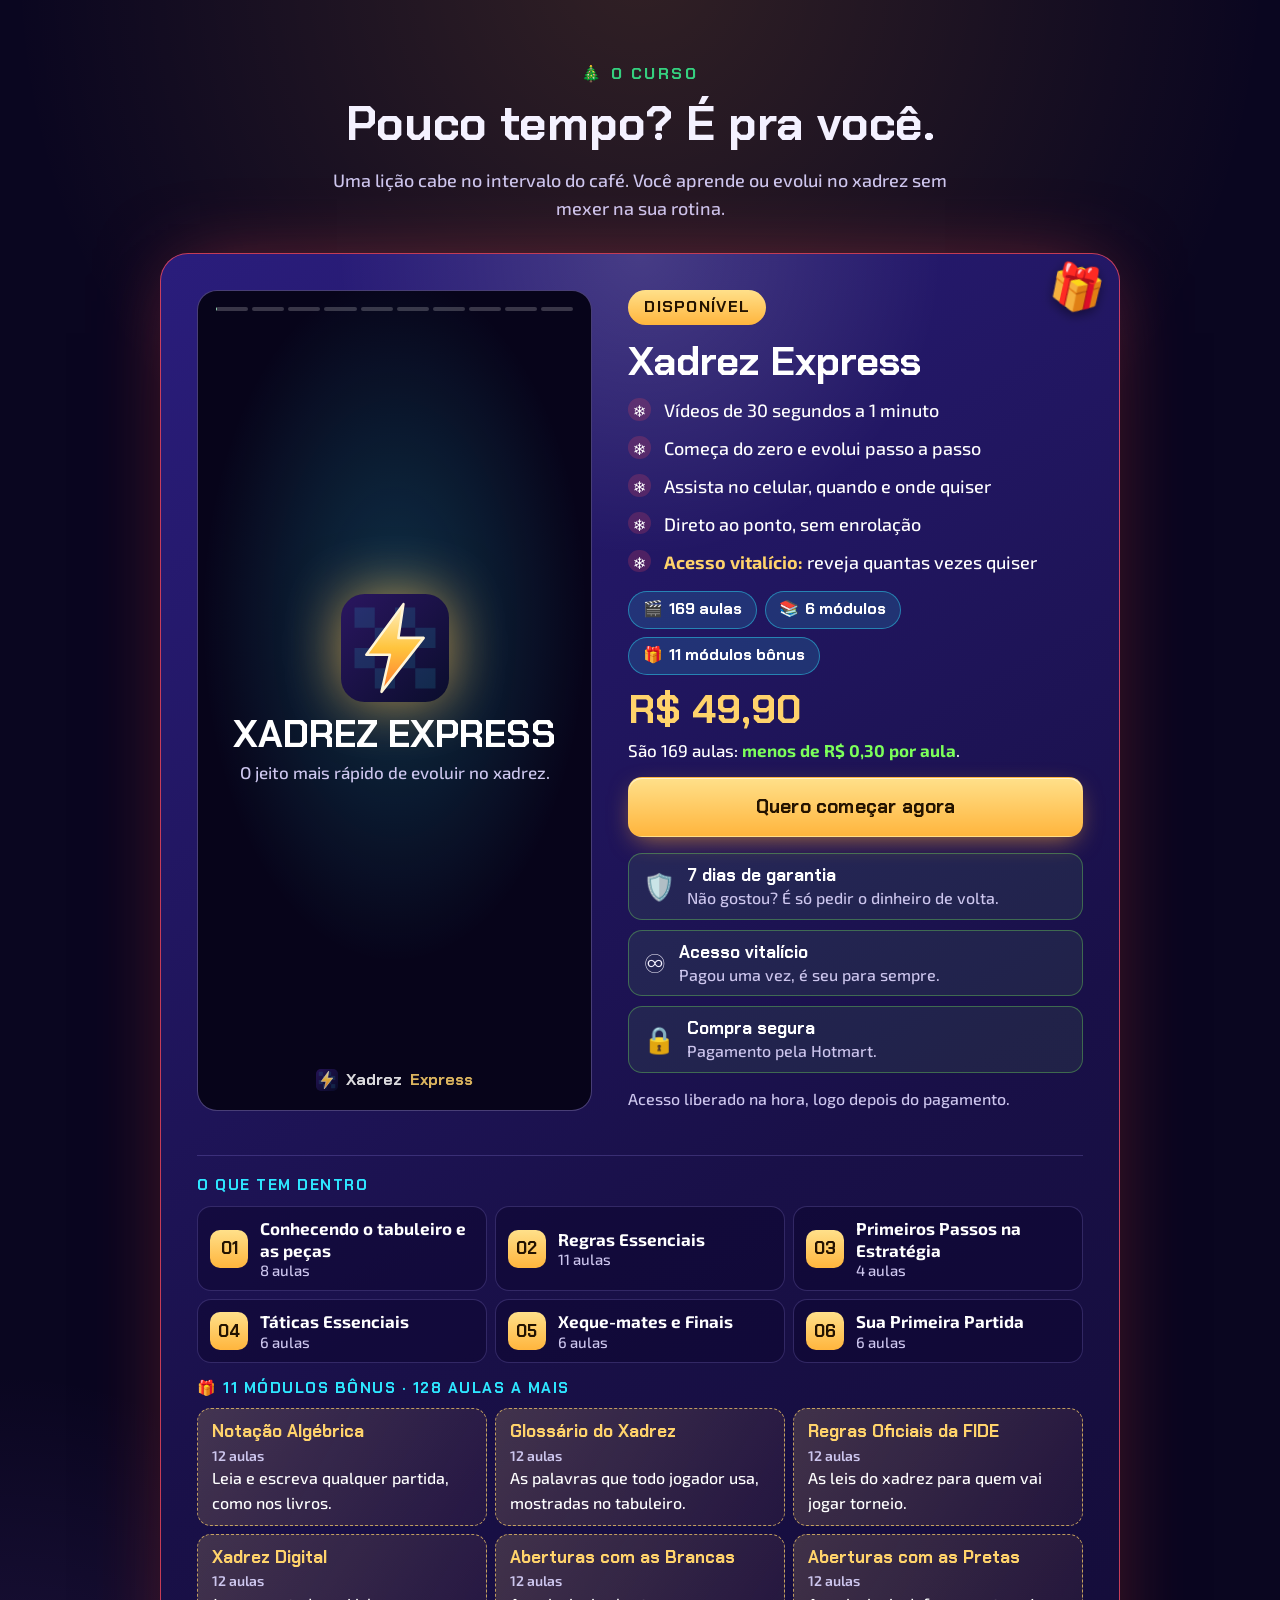
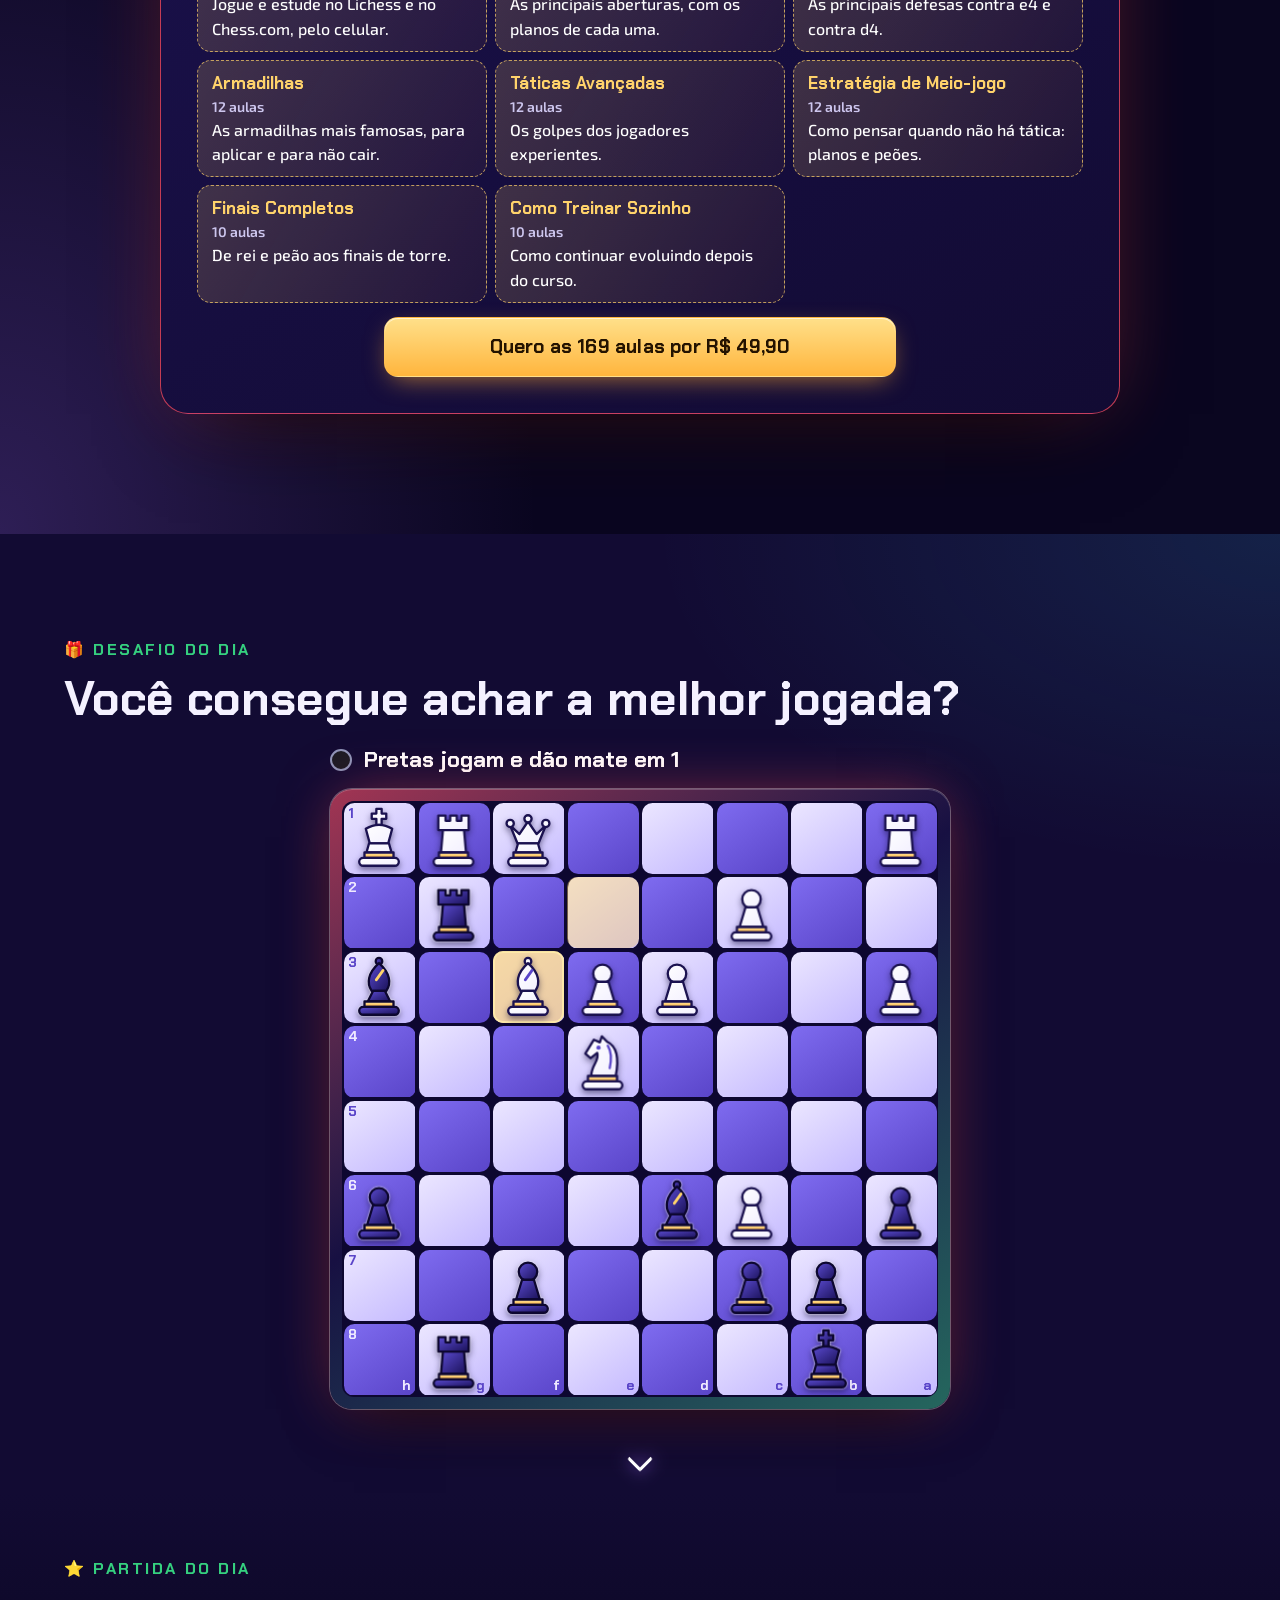
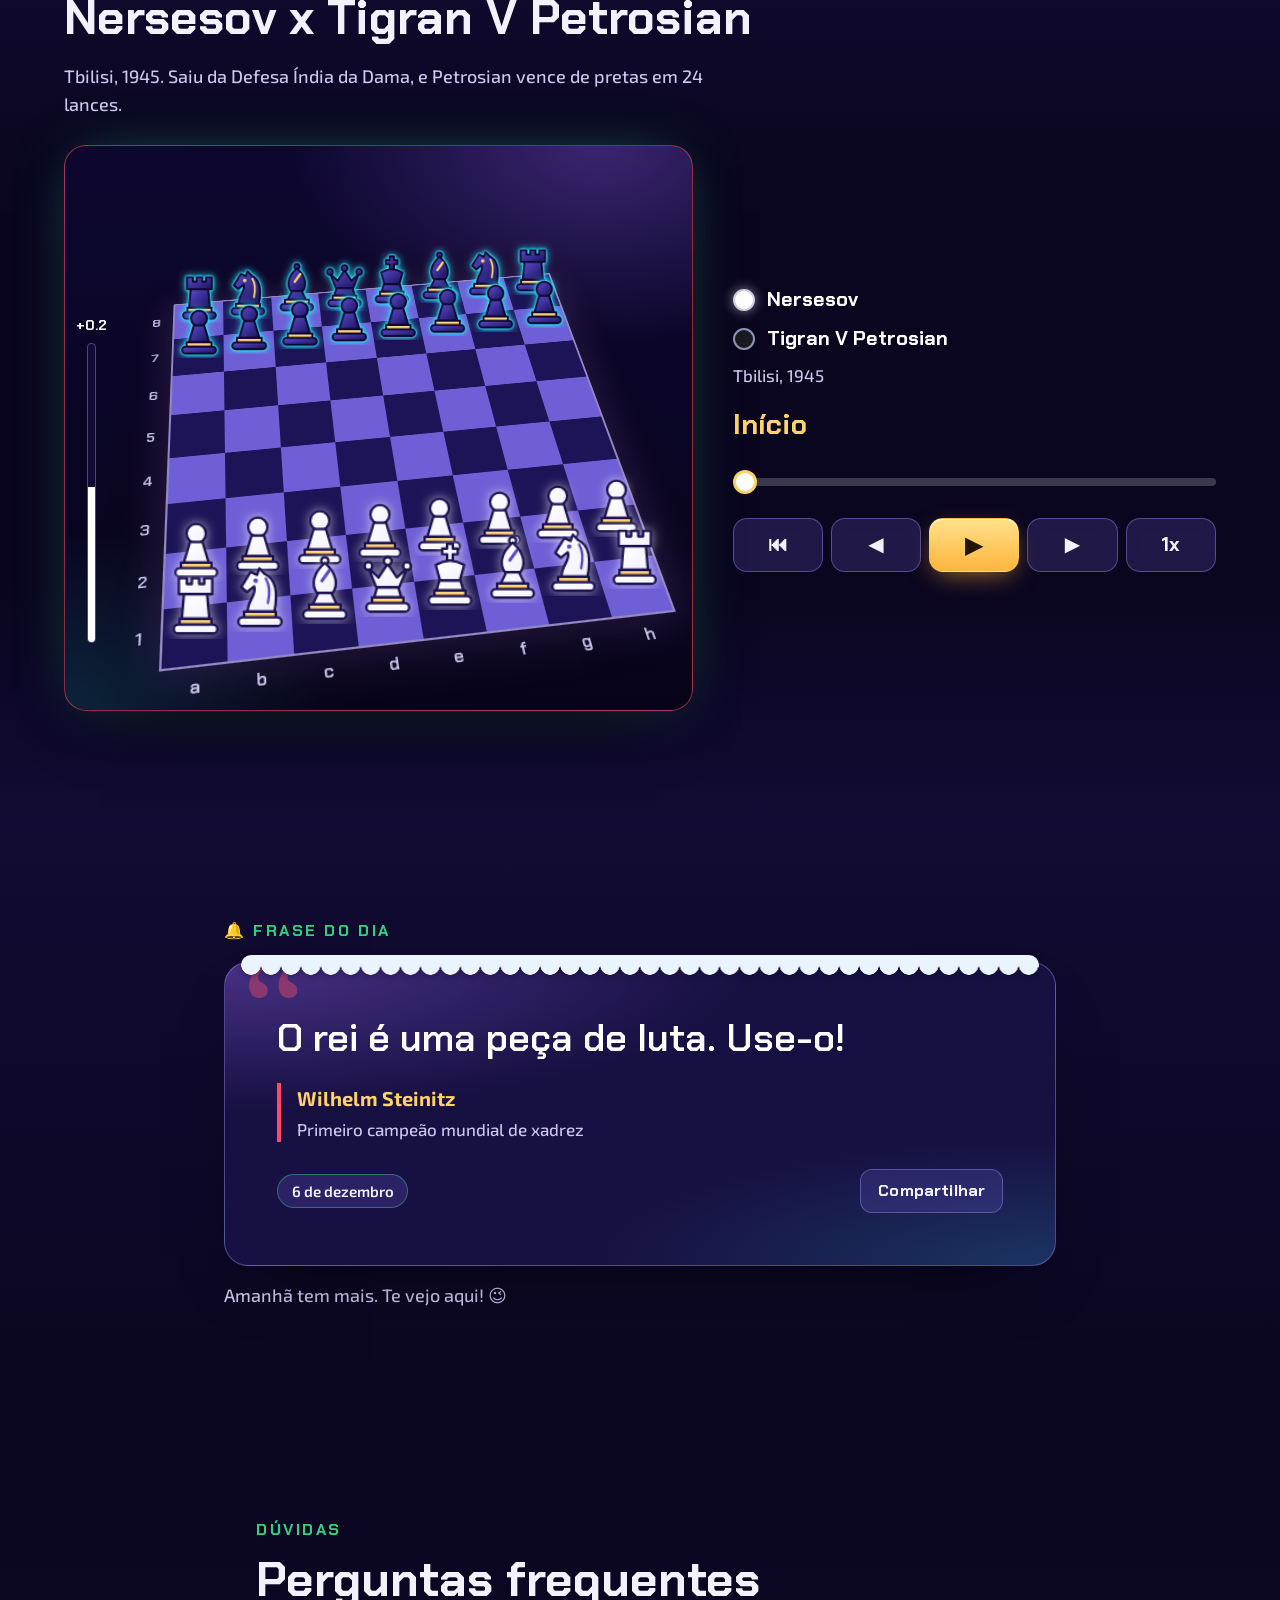
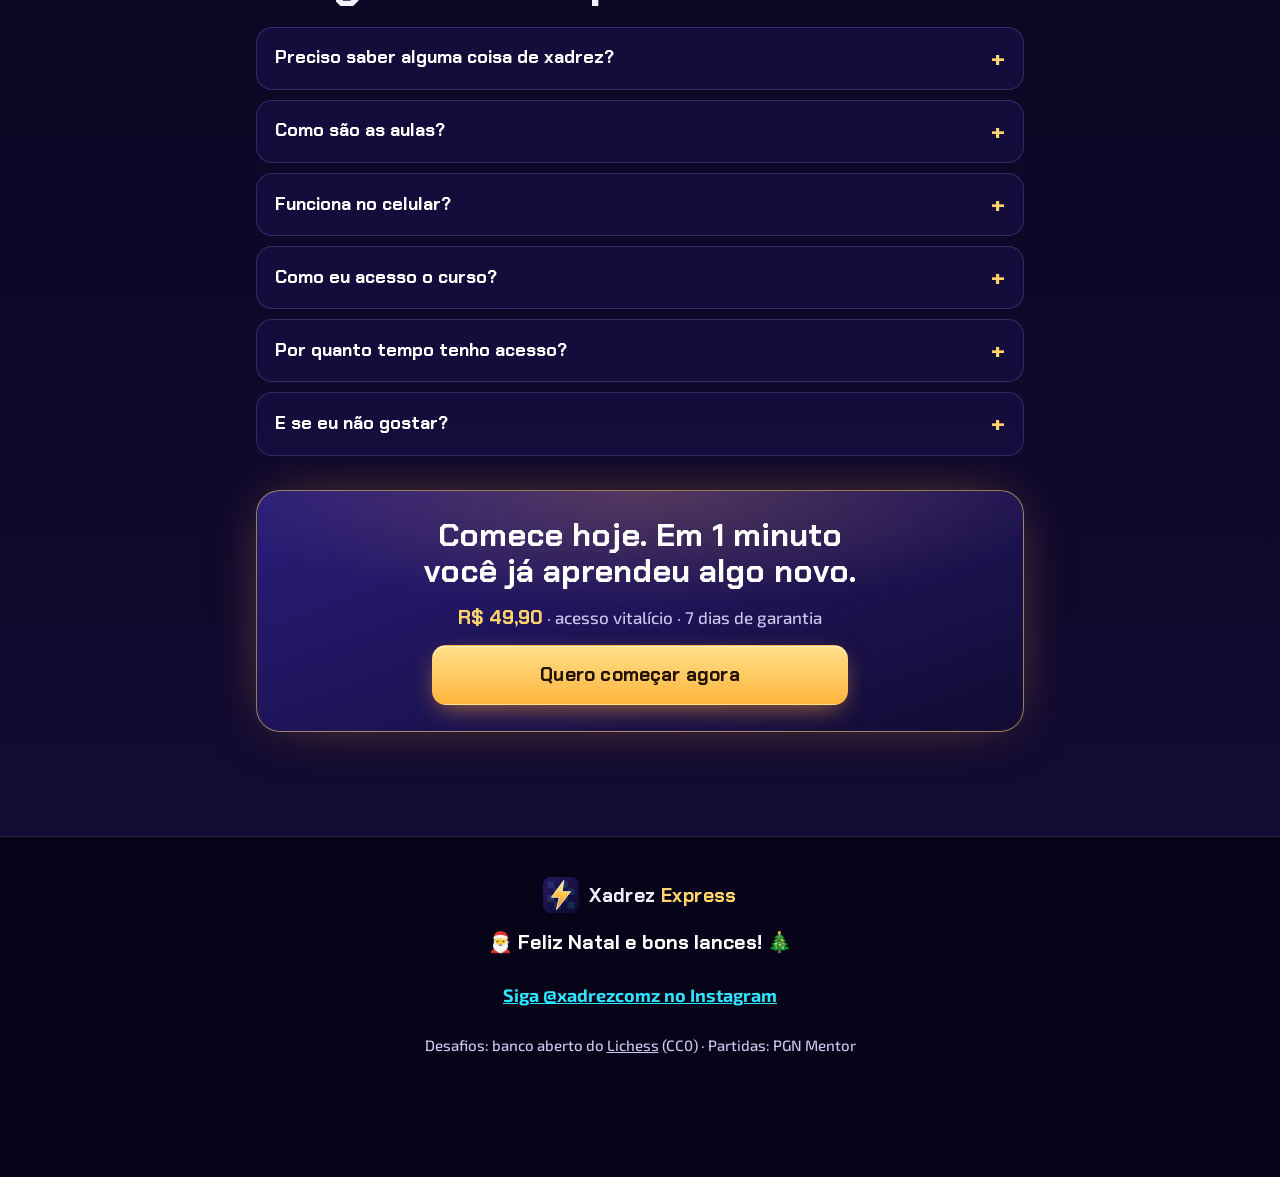
==== commit 401967f0: "Estilo novo nunca mais misturado com o antigo; espaço nos números do professor - A publicação passa " ====
--- a/index.html
+++ b/index.html
@@ -140,9 +140,9 @@
       <h2>Prof. Fhellipe Augusto</h2>
       <p class="sub">Criador do <b>@xadrezcomz</b>, o maior perfil dedicado ao xadrez do Brasil.</p>
       <ul class="prof-numeros">
-        <li><b>18 anos</b><span>ensinando xadrez</span></li>
-        <li><b>+150 mil</b><span>seguidores no Instagram</span></li>
-        <li><b>+800</b><span>alunos em aulas presenciais</span></li>
+        <li><b>18 anos</b> <span>ensinando xadrez</span></li>
+        <li><b>+150 mil</b> <span>seguidores no Instagram</span></li>
+        <li><b>+800</b> <span>alunos em aulas presenciais</span></li>
       </ul>
       <p class="prof-formacao">🎓 Pós-graduado em <b>Xadrez Técnico e Pedagógico</b> e em <b>Xadrez na Educação</b>.</p>
     </div>
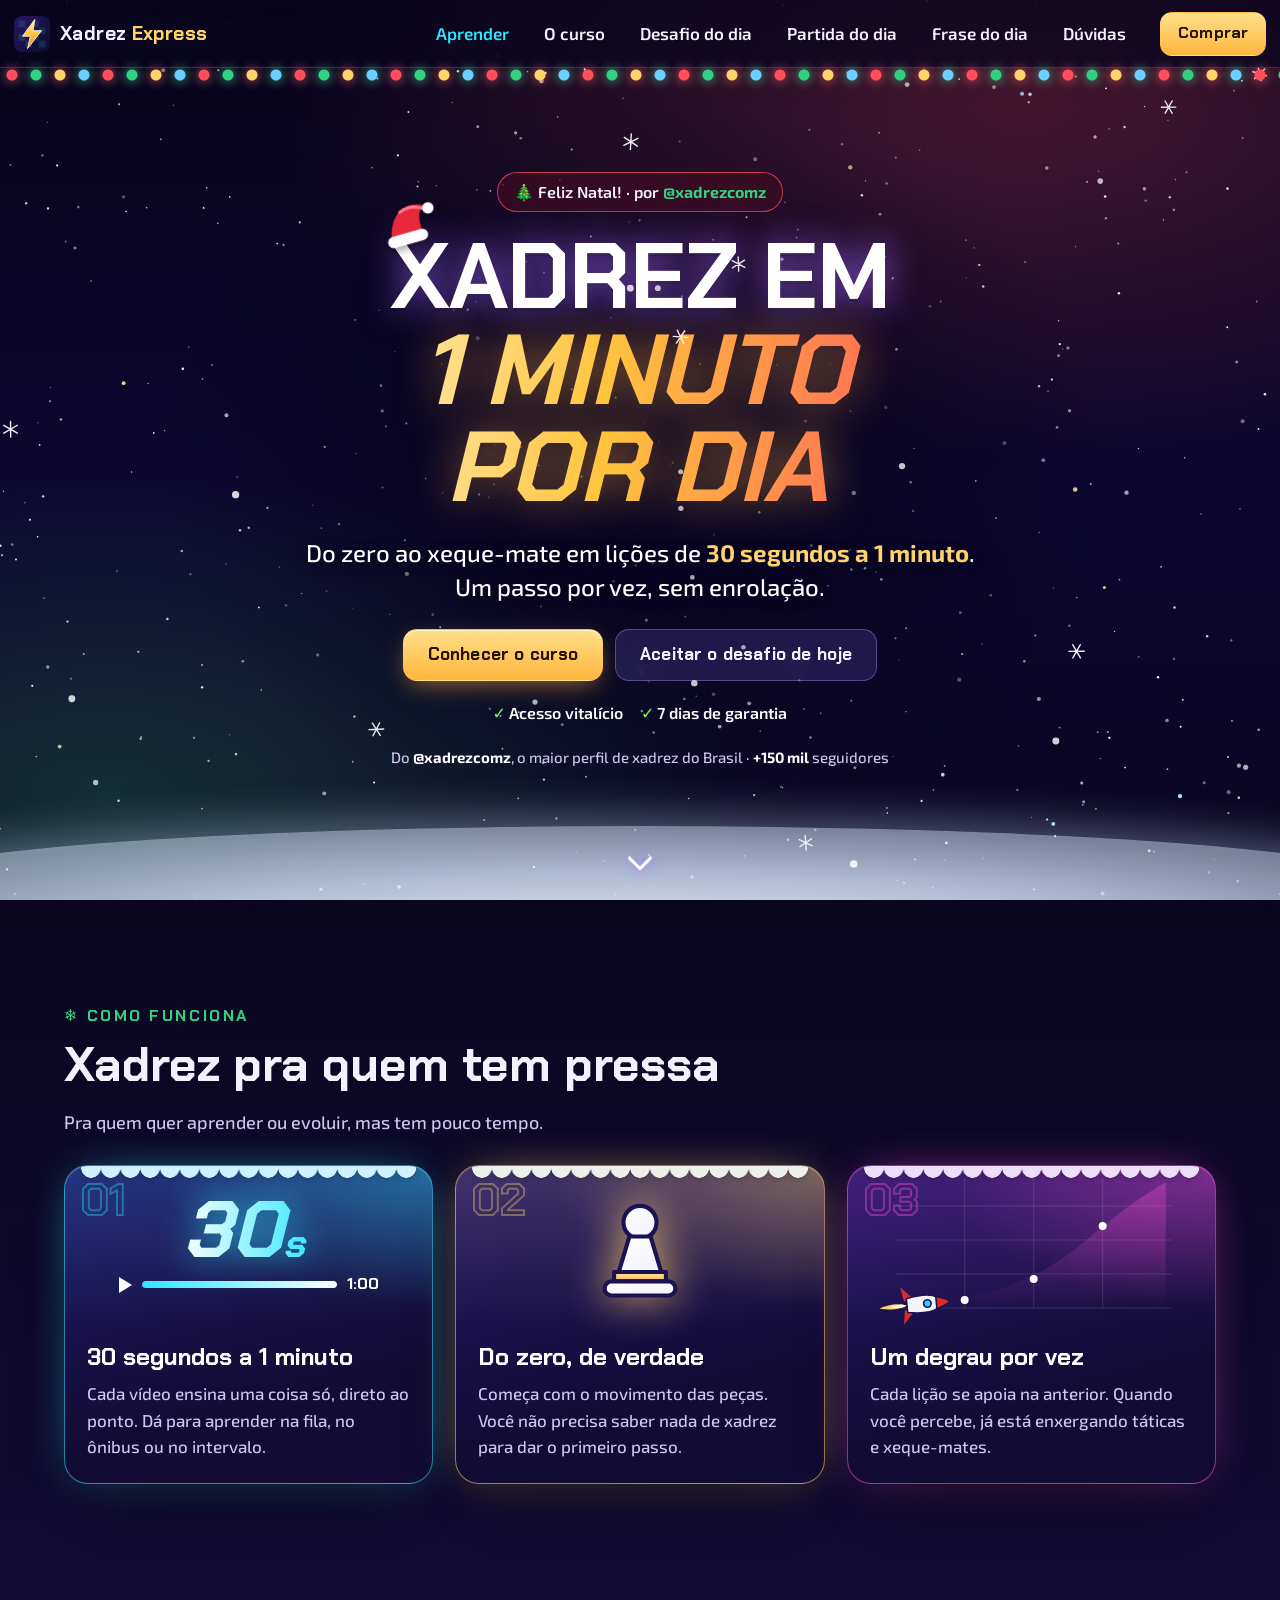
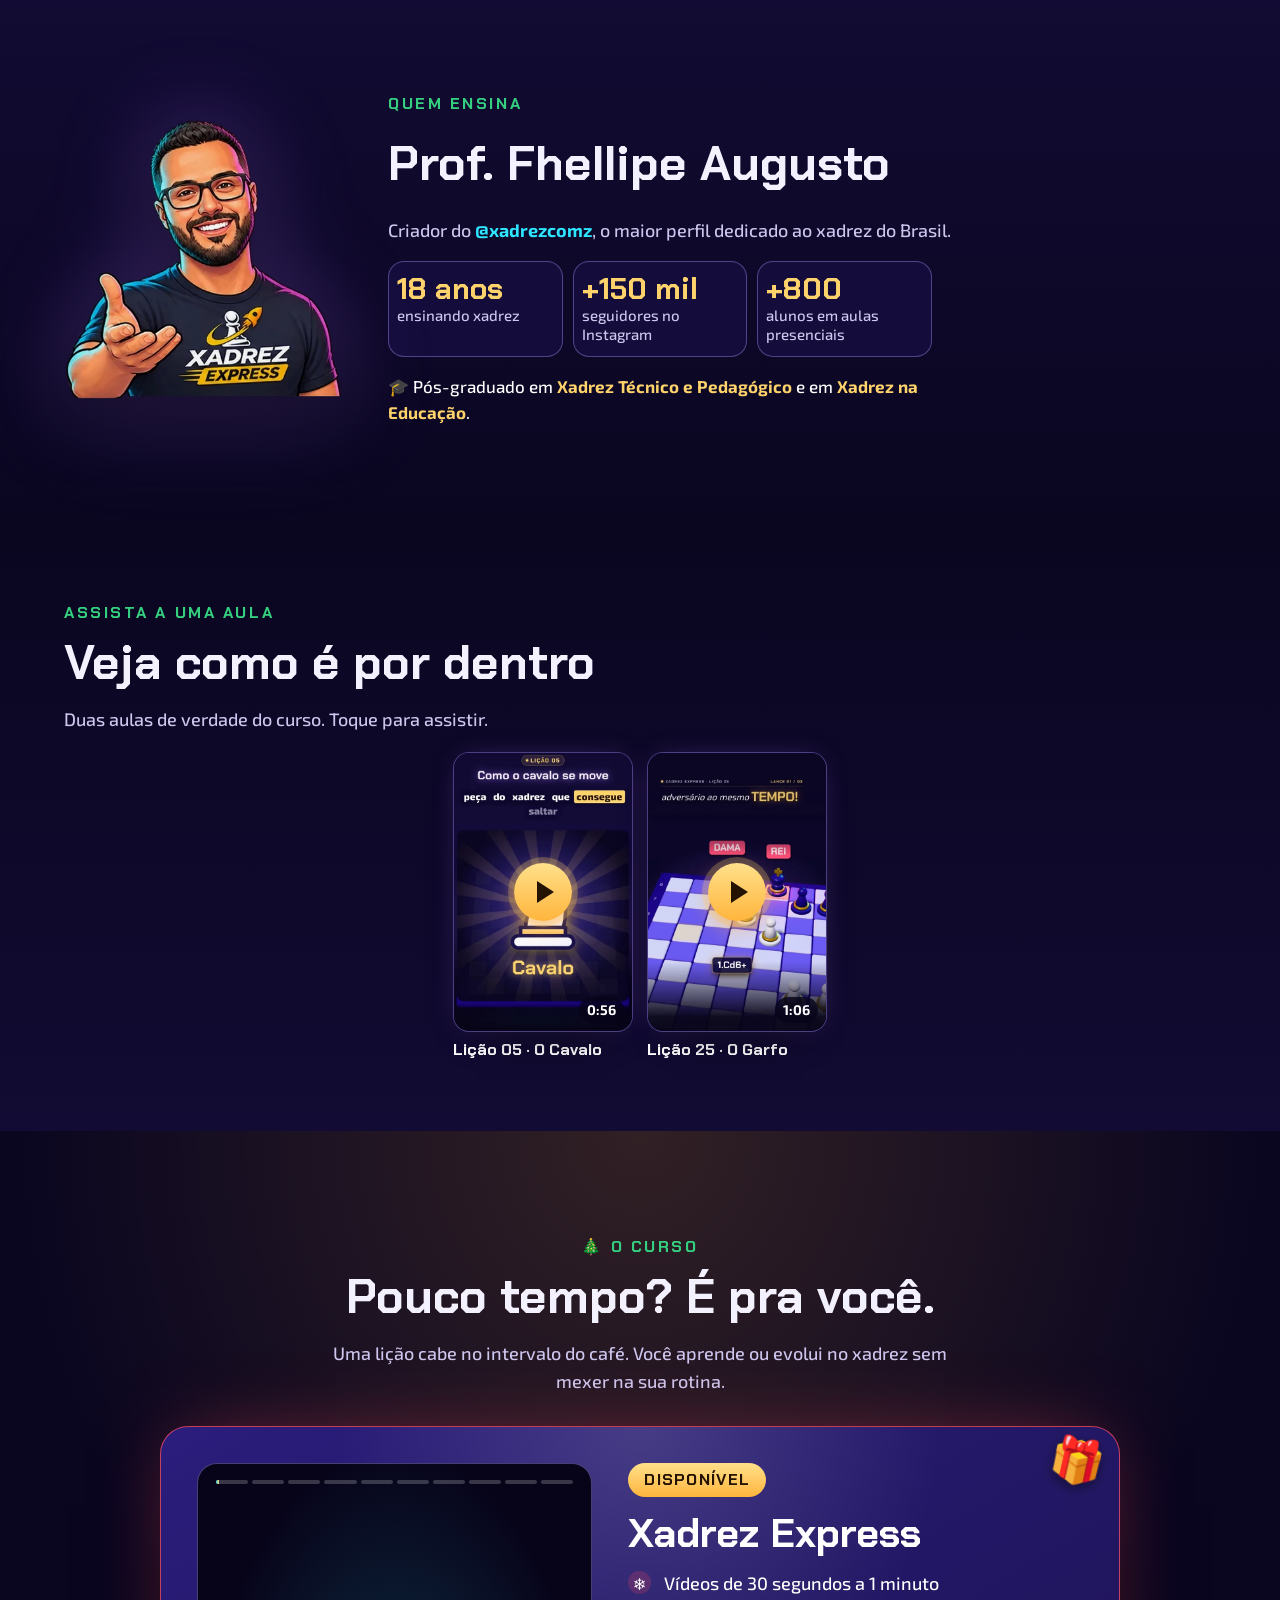
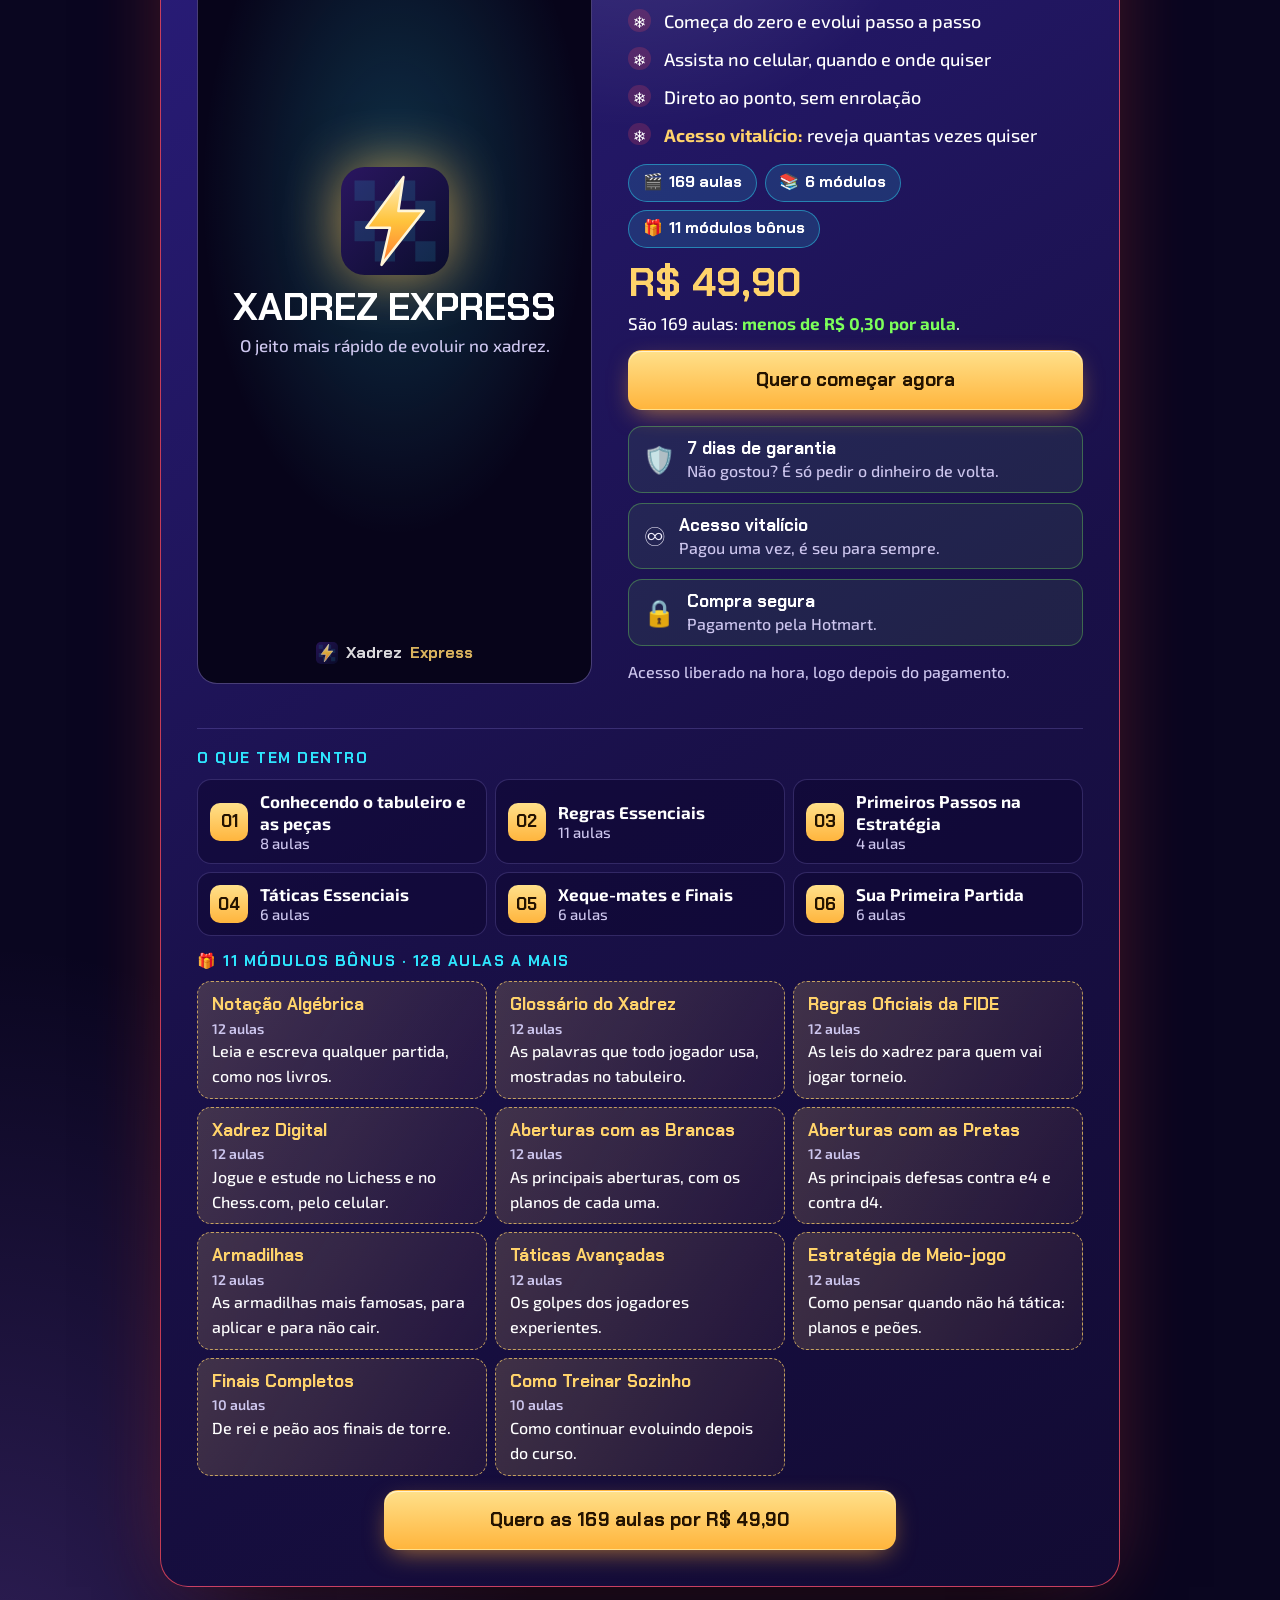
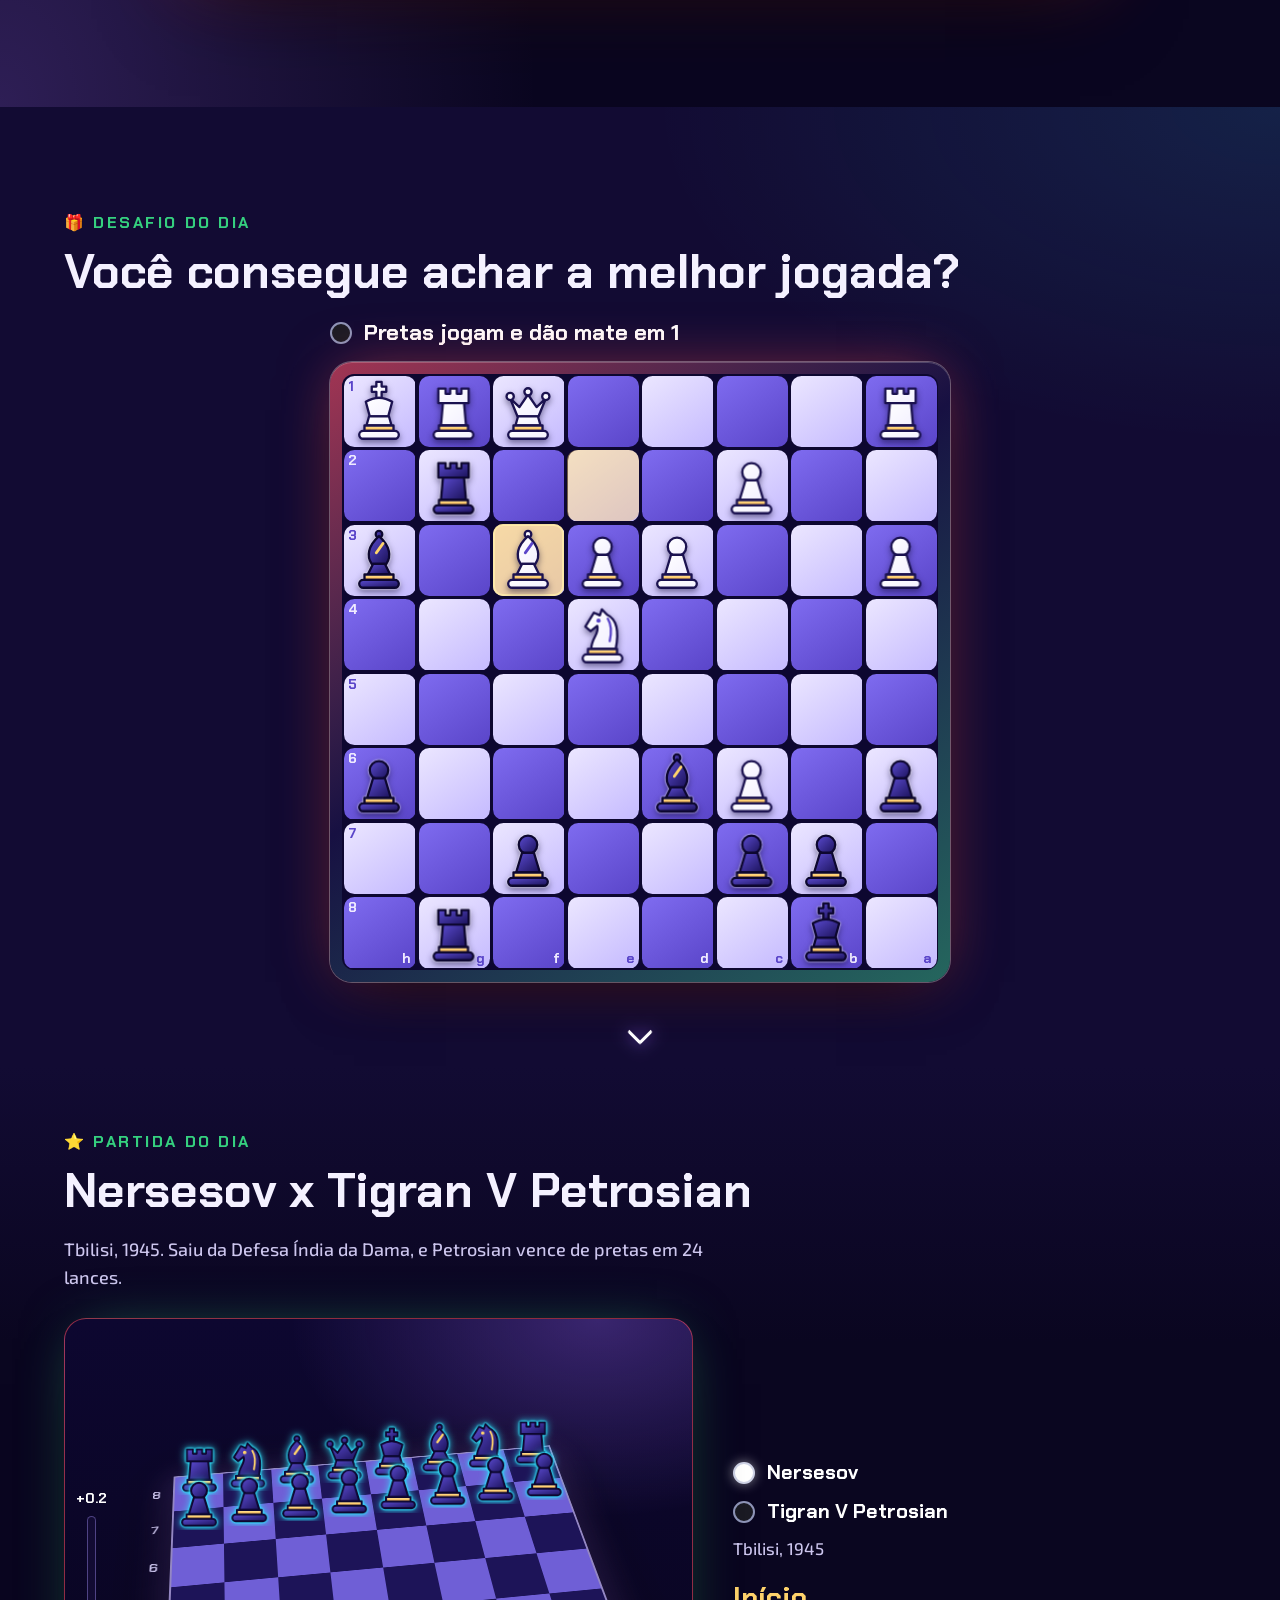
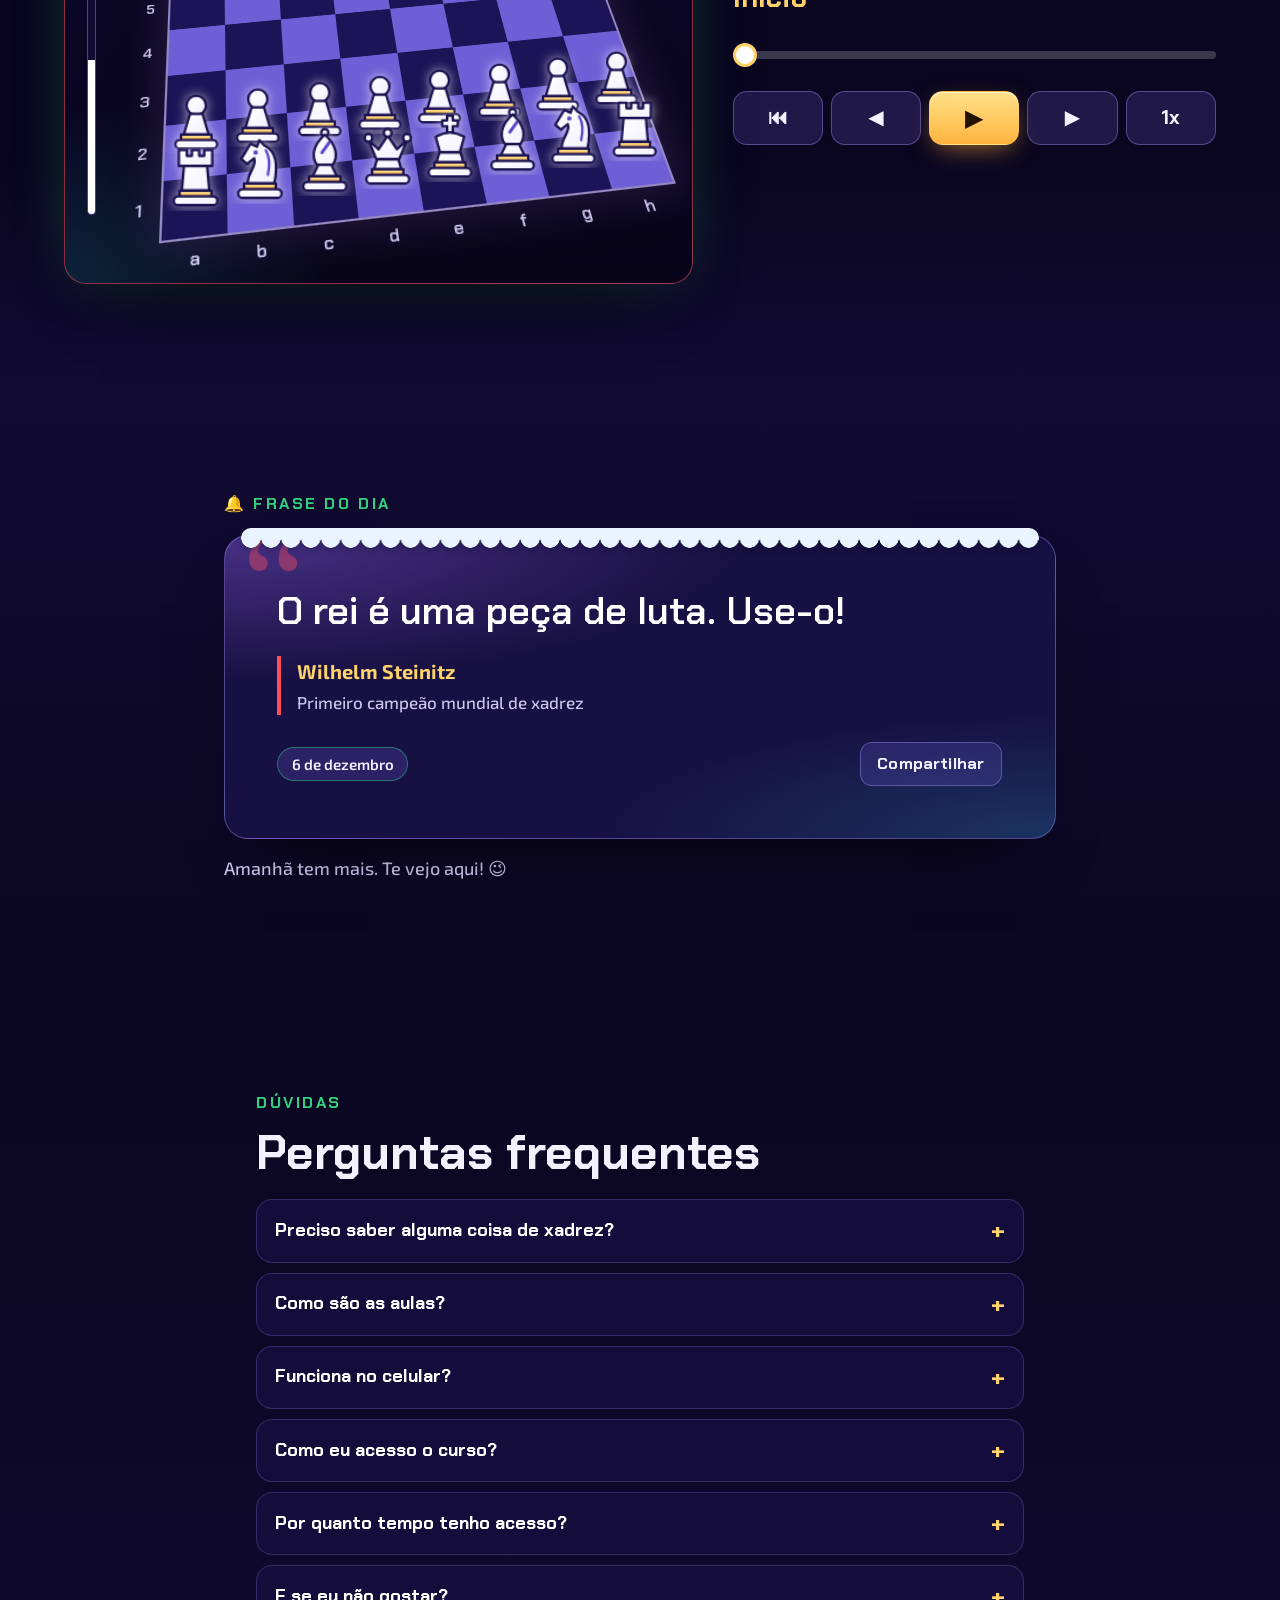
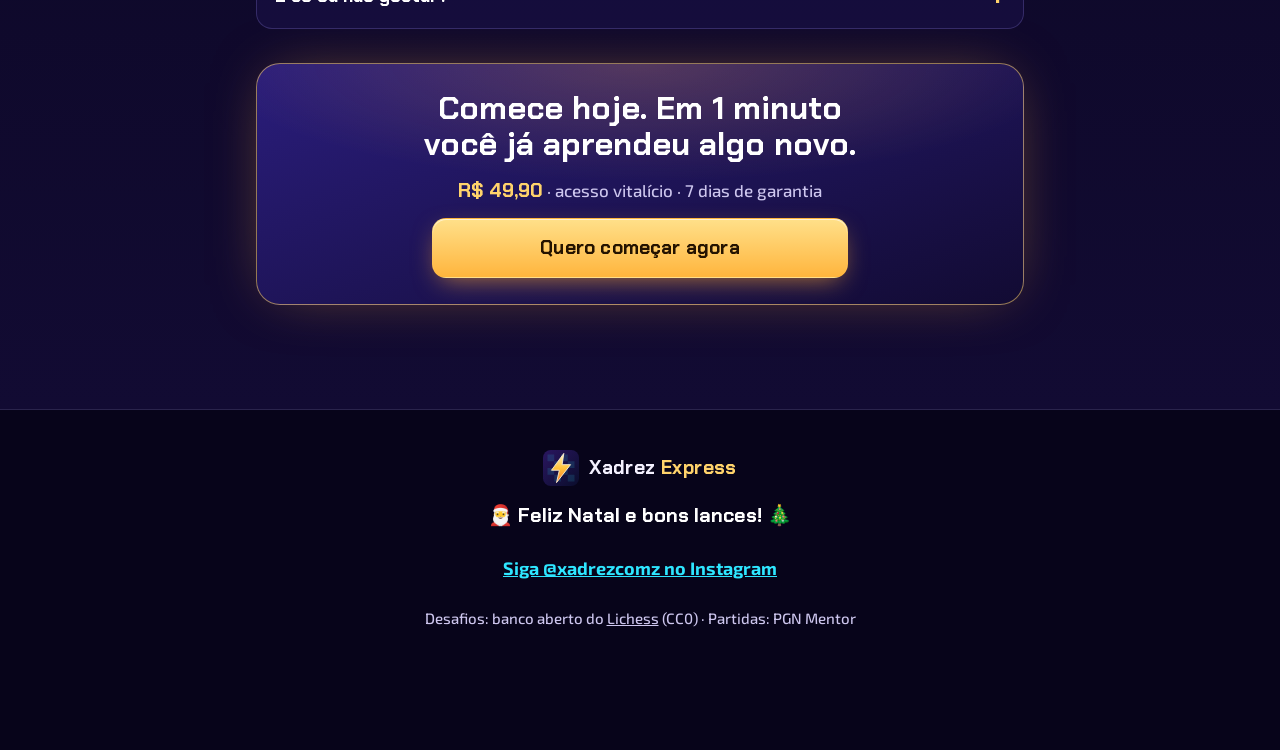
==== commit aca94d0d: "Aulas de amostra em cartões pequenos, com o play no meio As capas ficam lado a lado e ocupam metade " ====
--- a/index.html
+++ b/index.html
@@ -154,23 +154,22 @@
   <div class="miolo">
     <p class="olho">Assista a uma aula</p>
     <h2>Veja como é por dentro</h2>
-    <p class="sub">Duas aulas de verdade do curso: uma do começo e uma de tática. Toque para assistir.</p>
+    <p class="sub">Duas aulas de verdade do curso. Toque para assistir.</p>
     <div class="aulas-lista">
-      <figure class="aula" data-aula="cavalo">
-        <div class="aula-video">
-          <video src="assets/aulas/licao-05-cavalo.mp4" poster="assets/aulas/licao-05-cavalo.webp" preload="none" playsinline controls width="540" height="960"></video>
-          <button type="button" class="aula-play" aria-label="Assistir à aula sobre o cavalo"><span></span></button>
-        </div>
-        <figcaption><b>Lição 05 · O Cavalo</b><span>Módulo 1 · 0:56</span></figcaption>
-      </figure>
-      <figure class="aula" data-aula="garfo">
-        <div class="aula-video">
-          <video src="assets/aulas/licao-25-garfo.mp4" poster="assets/aulas/licao-25-garfo.webp" preload="none" playsinline controls width="540" height="960"></video>
-          <button type="button" class="aula-play" aria-label="Assistir à aula sobre o garfo"><span></span></button>
-        </div>
-        <figcaption><b>Lição 25 · O Garfo e o Ataque Duplo</b><span>Módulo 4 · 1:06</span></figcaption>
-      </figure>
-    </div>
+      <button type="button" class="aula" data-aula="cavalo" data-video="assets/aulas/licao-05-cavalo.mp4" aria-label="Assistir à Lição 05, O Cavalo">
+        <span class="aula-capa"><img src="assets/aulas/licao-05-cavalo.webp" alt="" width="540" height="960" loading="lazy"><i class="aula-play"></i><em>0:56</em></span>
+        <b>Lição 05 · O Cavalo</b>
+      </button>
+      <button type="button" class="aula" data-aula="garfo" data-video="assets/aulas/licao-25-garfo.mp4" aria-label="Assistir à Lição 25, O Garfo e o Ataque Duplo">
+        <span class="aula-capa"><img src="assets/aulas/licao-25-garfo.webp" alt="" width="540" height="960" loading="lazy"><i class="aula-play"></i><em>1:06</em></span>
+        <b>Lição 25 · O Garfo</b>
+      </button>
+    </div>
+  </div>
+  <!-- o vídeo abre grande, por cima da página -->
+  <div class="aula-tela" id="aulaTela" hidden>
+    <button type="button" class="aula-fecha" aria-label="Fechar o vídeo">×</button>
+    <video playsinline controls preload="none"></video>
   </div>
 </section>
 
--- a/css/estilo.css
+++ b/css/estilo.css
@@ -632,22 +632,26 @@
 }
 
 /* ------------------------------------------------------------- assista a uma aula */
-.aulas{background:linear-gradient(180deg,var(--fundo),var(--fundo2))}
-.aulas-lista{display:flex;gap:14px;margin-top:22px;overflow-x:auto;scroll-snap-type:x mandatory;padding:4px 2px 10px;-webkit-overflow-scrolling:touch}
-.aula{flex:0 0 min(72vw,300px);margin:0;scroll-snap-align:center;display:flex;flex-direction:column;gap:10px}
-.aula-video{position:relative;aspect-ratio:9/16;border-radius:22px;overflow:hidden;background:#0d0730;
-  border:1px solid var(--linha2);box-shadow:0 24px 50px -28px #000,0 0 40px -16px rgba(160,107,255,.6)}
-.aula video{width:100%;height:100%;object-fit:cover;display:block}
-.aula-play{position:absolute;inset:0;display:grid;place-items:center;background:linear-gradient(180deg,transparent 55%,rgba(7,4,26,.55));border:0;cursor:pointer}
-.aula-play span{width:76px;height:76px;border-radius:50%;background:linear-gradient(180deg,#ffe08a,#ffb53d);box-shadow:0 10px 30px -6px rgba(255,170,50,.9);
-  display:grid;place-items:center;transition:transform .2s ease}
-.aula-play span::before{content:'';margin-left:6px;border:14px solid transparent;border-left:22px solid #241300;border-right:0}
-.aula-play:hover span{transform:scale(1.08)}
-.aula.tocando .aula-play{display:none}
-.aula figcaption{display:flex;flex-direction:column;gap:2px}
-.aula figcaption b{font-family:var(--titulo);font-size:1.125rem;color:#fff}
-.aula figcaption span{color:var(--suave);font-size:.9375rem}
-@media (min-width:800px){.aulas-lista{overflow:visible;justify-content:center;gap:30px}.aula{flex-basis:300px}}
+.aulas{background:linear-gradient(180deg,var(--fundo),var(--fundo2));padding:clamp(40px,7vw,72px) 0}
+.aulas-lista{display:grid;grid-template-columns:repeat(2,minmax(0,180px));justify-content:center;gap:14px;margin-top:18px}
+.aula{display:flex;flex-direction:column;gap:8px;padding:0;border:0;background:none;cursor:pointer;text-align:left;color:#fff;-webkit-tap-highlight-color:transparent}
+.aula-capa{position:relative;display:block;aspect-ratio:9/14;border-radius:16px;overflow:hidden;background:#0d0730;
+  border:1px solid var(--linha2);box-shadow:0 18px 36px -24px #000,0 0 30px -14px rgba(160,107,255,.6);transition:transform .2s ease}
+.aula-capa img{width:100%;height:100%;object-fit:cover;object-position:center 40%;display:block}
+.aula:hover .aula-capa{transform:translateY(-3px)}
+/* o play bem no meio da capa */
+.aula-play{position:absolute;left:50%;top:50%;width:58px;height:58px;margin:-29px 0 0 -29px;border-radius:50%;
+  background:linear-gradient(180deg,#ffe08a,#ffb53d);box-shadow:0 8px 24px -6px rgba(255,170,50,.9),0 0 0 6px rgba(255,211,107,.25)}
+.aula-play::before{content:'';position:absolute;left:23px;top:18px;border:11px solid transparent;border-left:17px solid #241300;border-right:0}
+.aula-capa em{position:absolute;right:8px;bottom:8px;padding:2px 8px;border-radius:99px;font-style:normal;font-weight:700;font-size:.875rem;background:rgba(7,4,26,.8)}
+.aula > b{font-family:var(--titulo);font-size:1rem;line-height:1.2}
+/* o vídeo aberto, por cima da página */
+.aula-tela{position:fixed;inset:0;z-index:90;display:grid;place-items:center;padding:16px;background:rgba(5,3,18,.92)}
+.aula-tela[hidden]{display:none}
+.aula-tela video{max-width:100%;max-height:100%;height:min(88svh,calc(100vw * 16 / 9));aspect-ratio:9/16;border-radius:16px;background:#000}
+.aula-fecha{position:absolute;top:max(12px,env(safe-area-inset-top));right:14px;width:48px;height:48px;border-radius:50%;border:0;cursor:pointer;
+  font-size:2rem;line-height:1;color:#fff;background:rgba(255,255,255,.14);z-index:1}
+body.sem-rolar{overflow:hidden}
 
 /* ------------------------------------------------------------- quem ensina */
 .professor{background:linear-gradient(180deg,var(--fundo2),var(--fundo))}
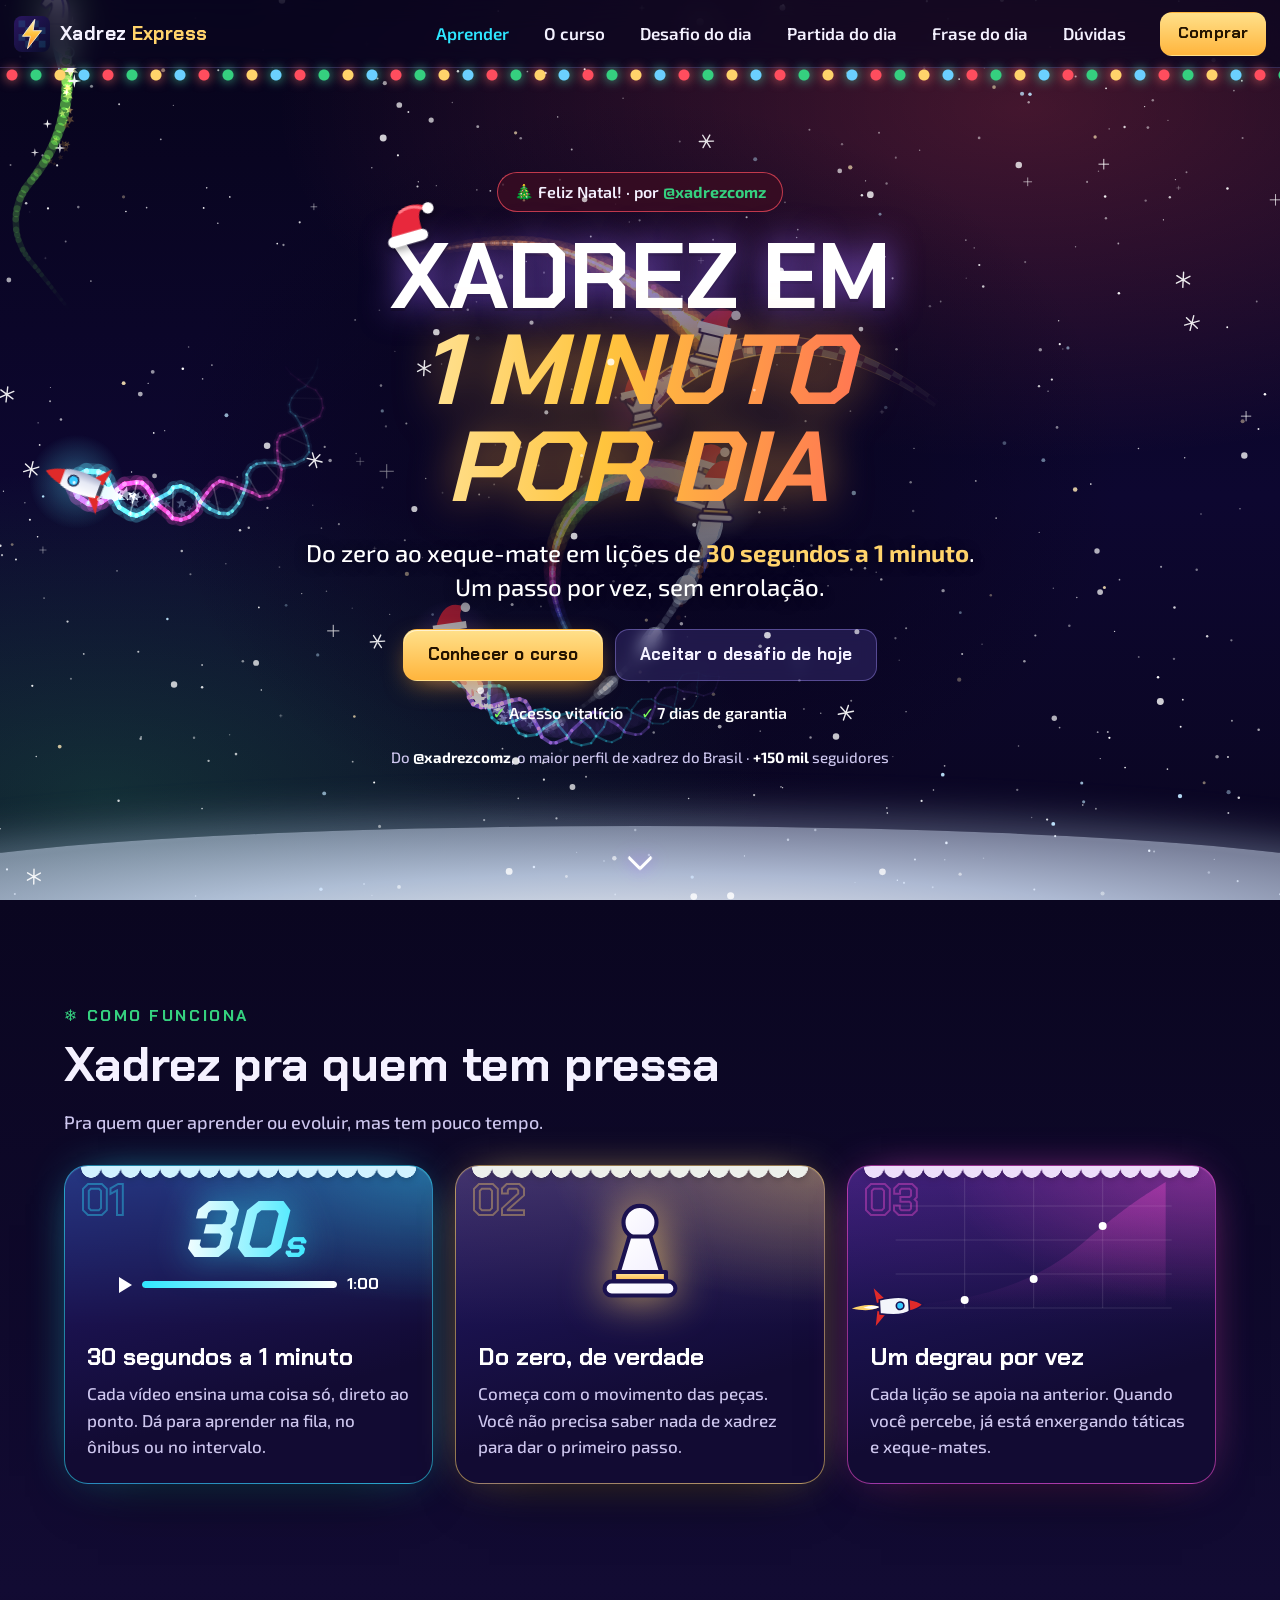
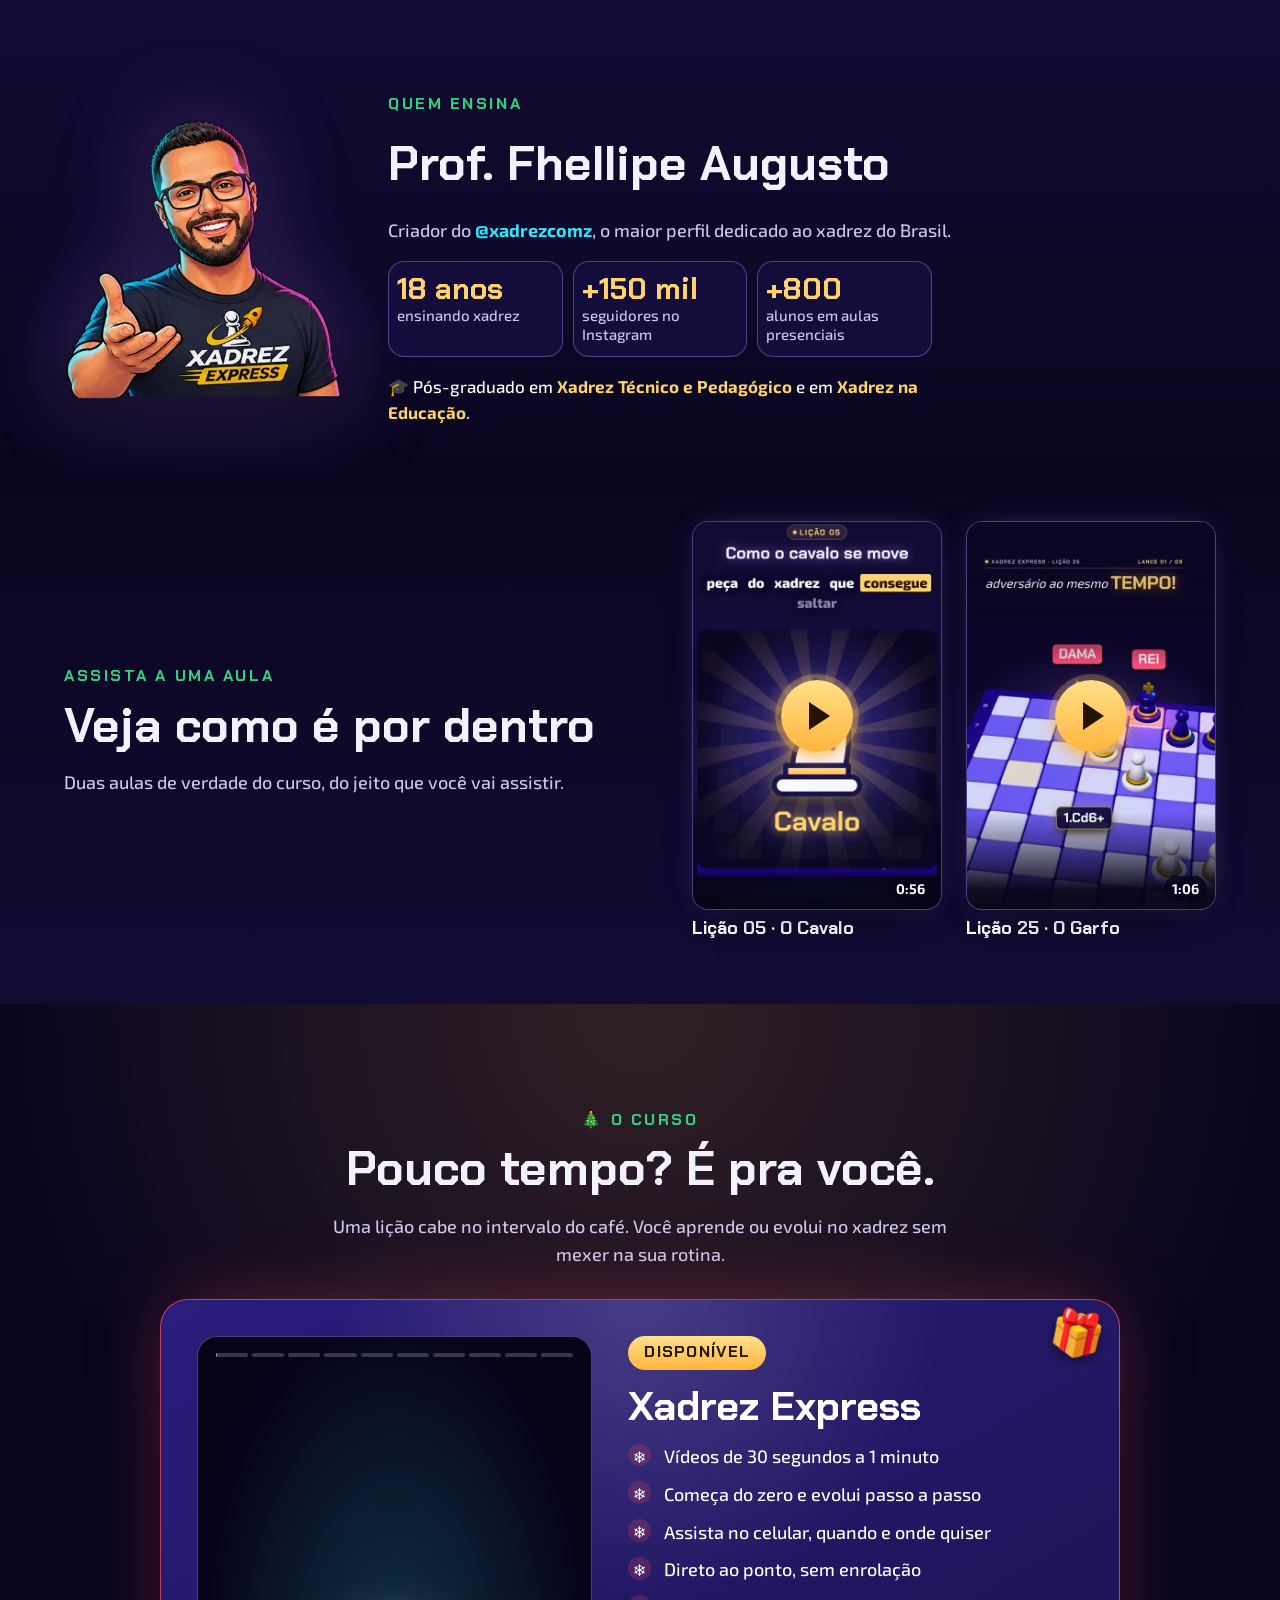
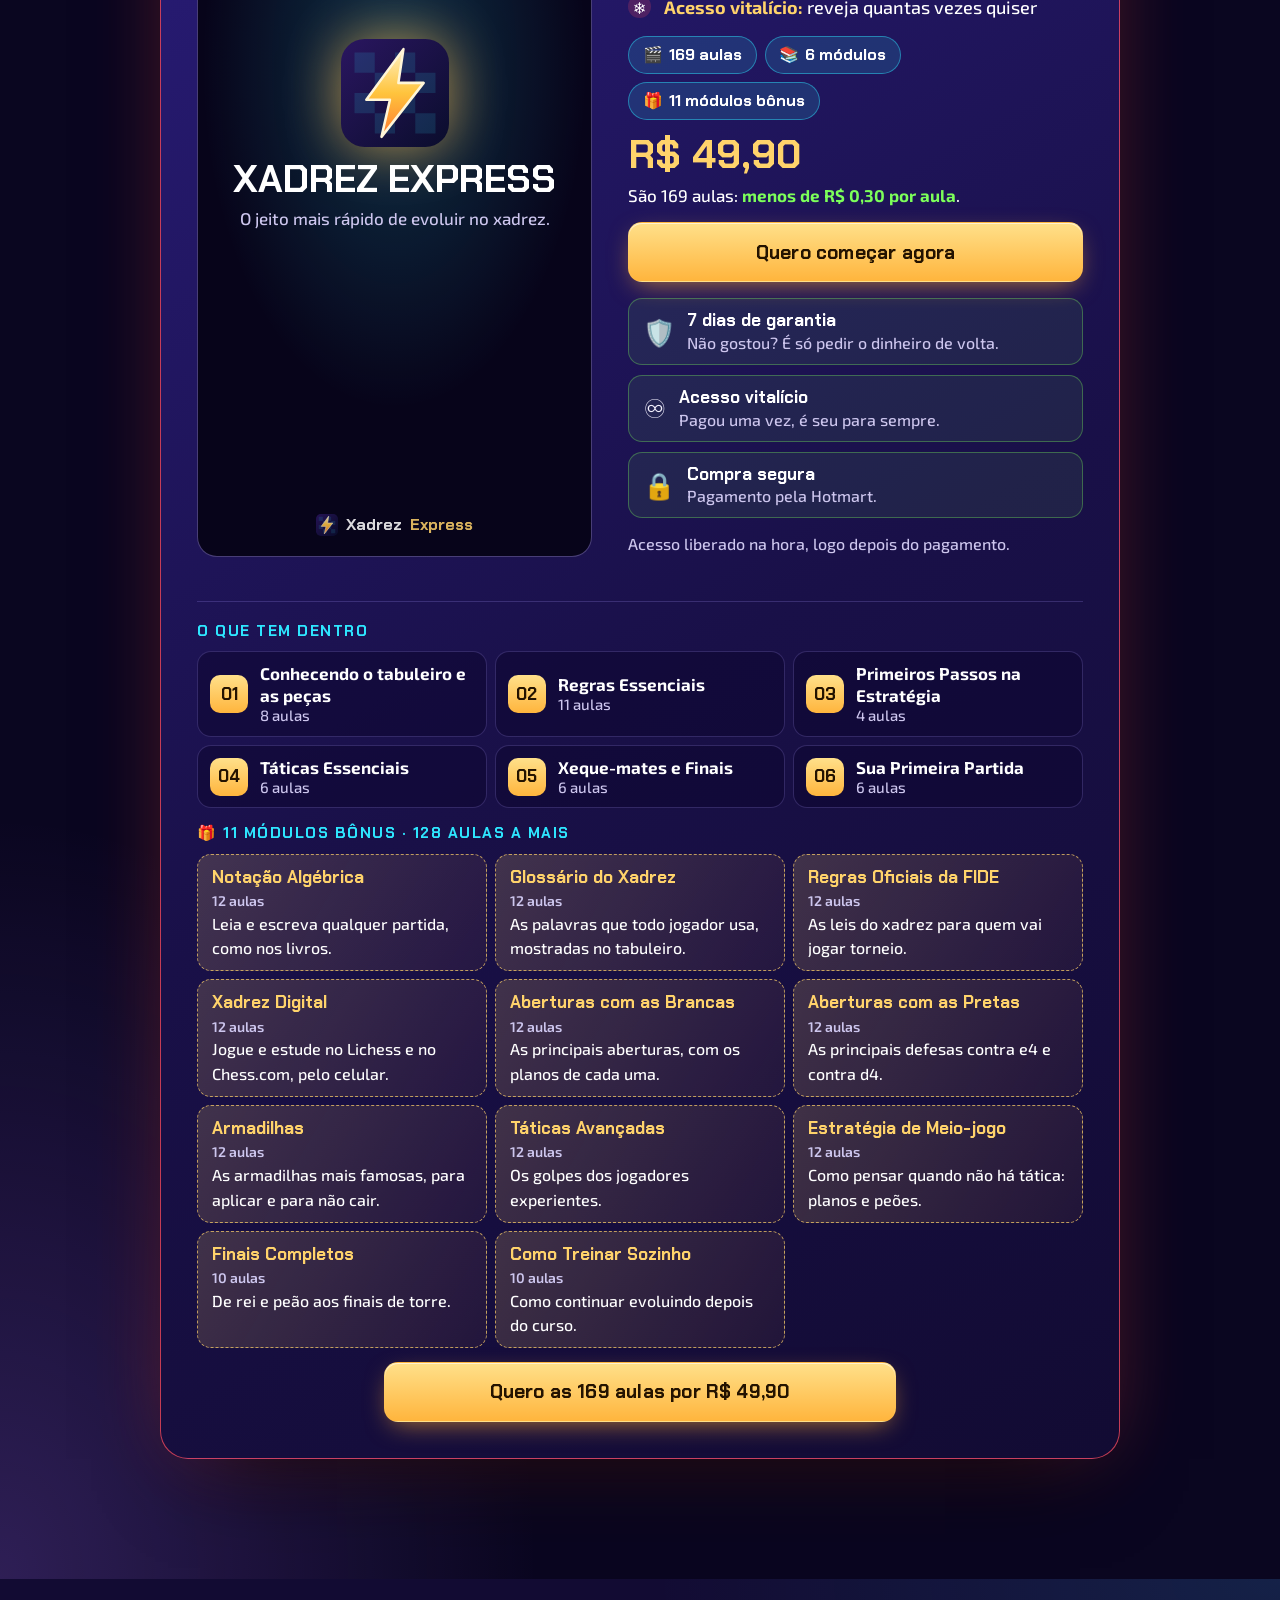
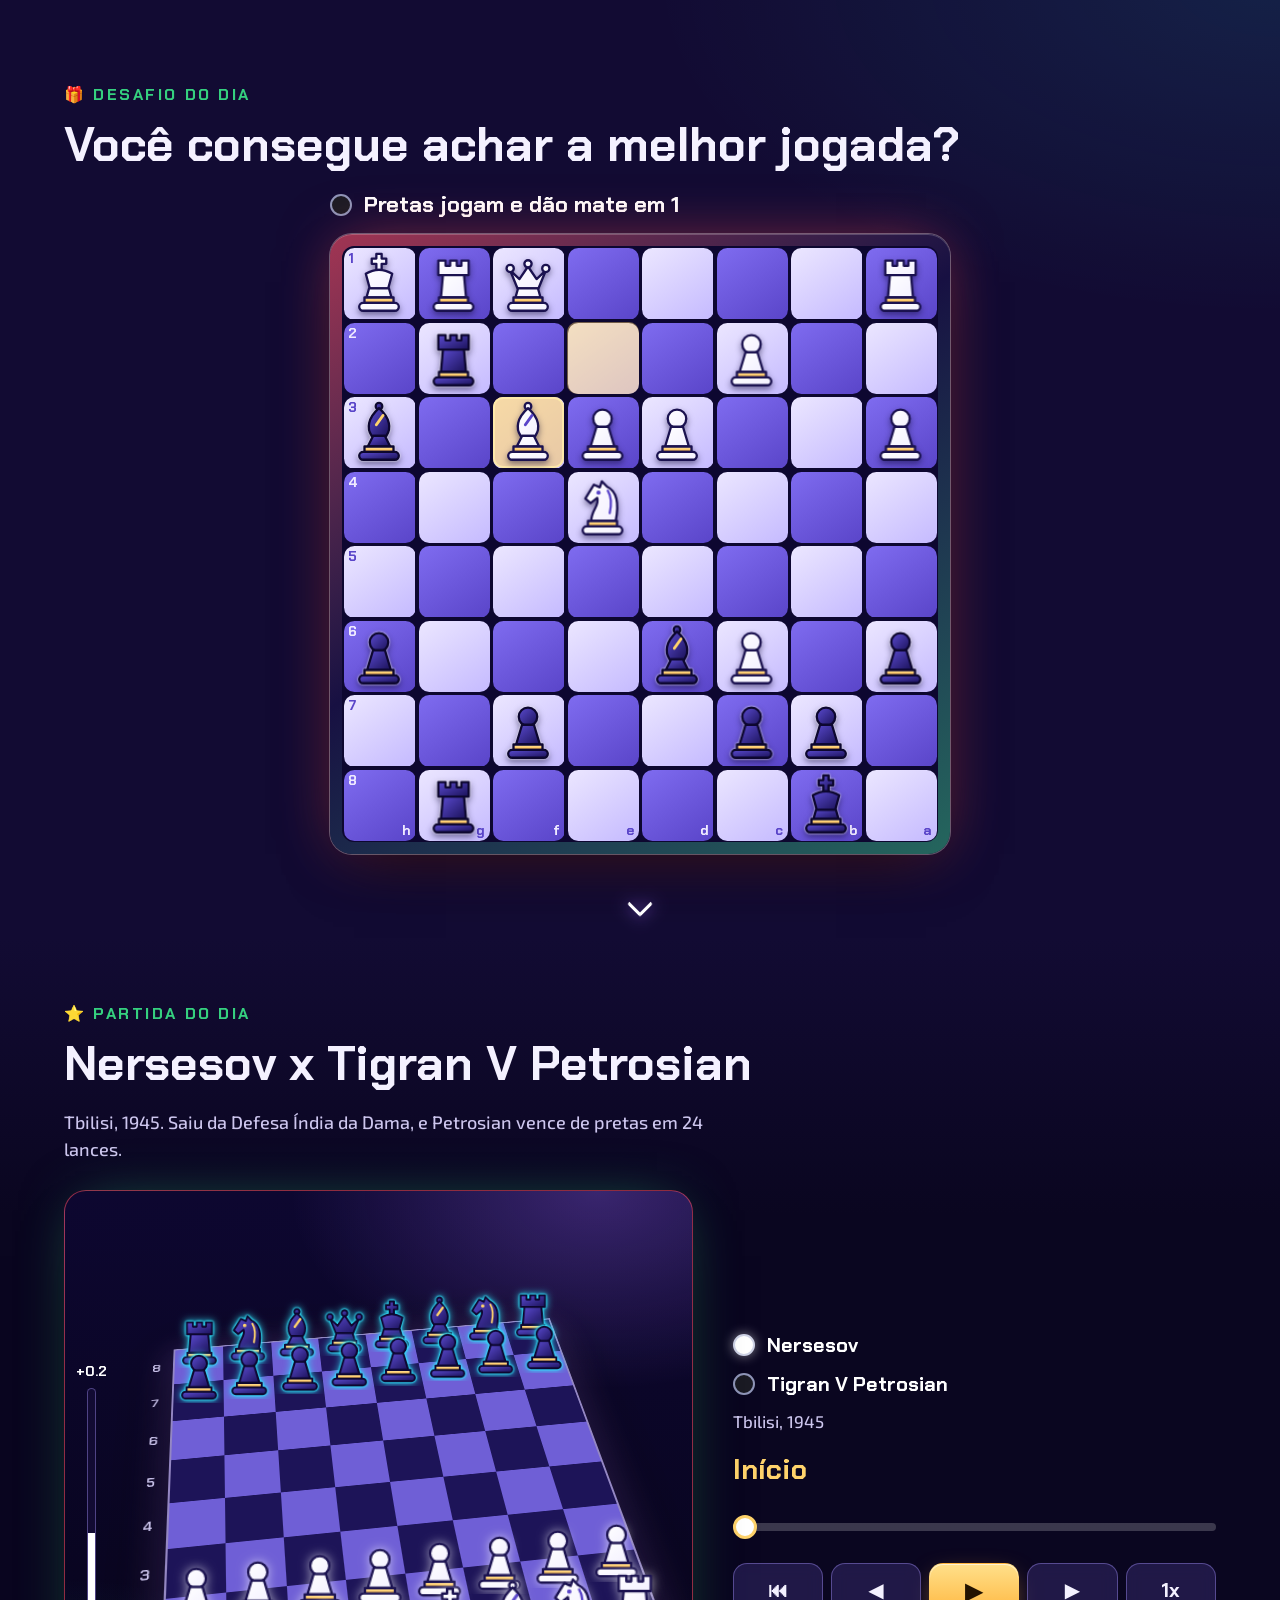
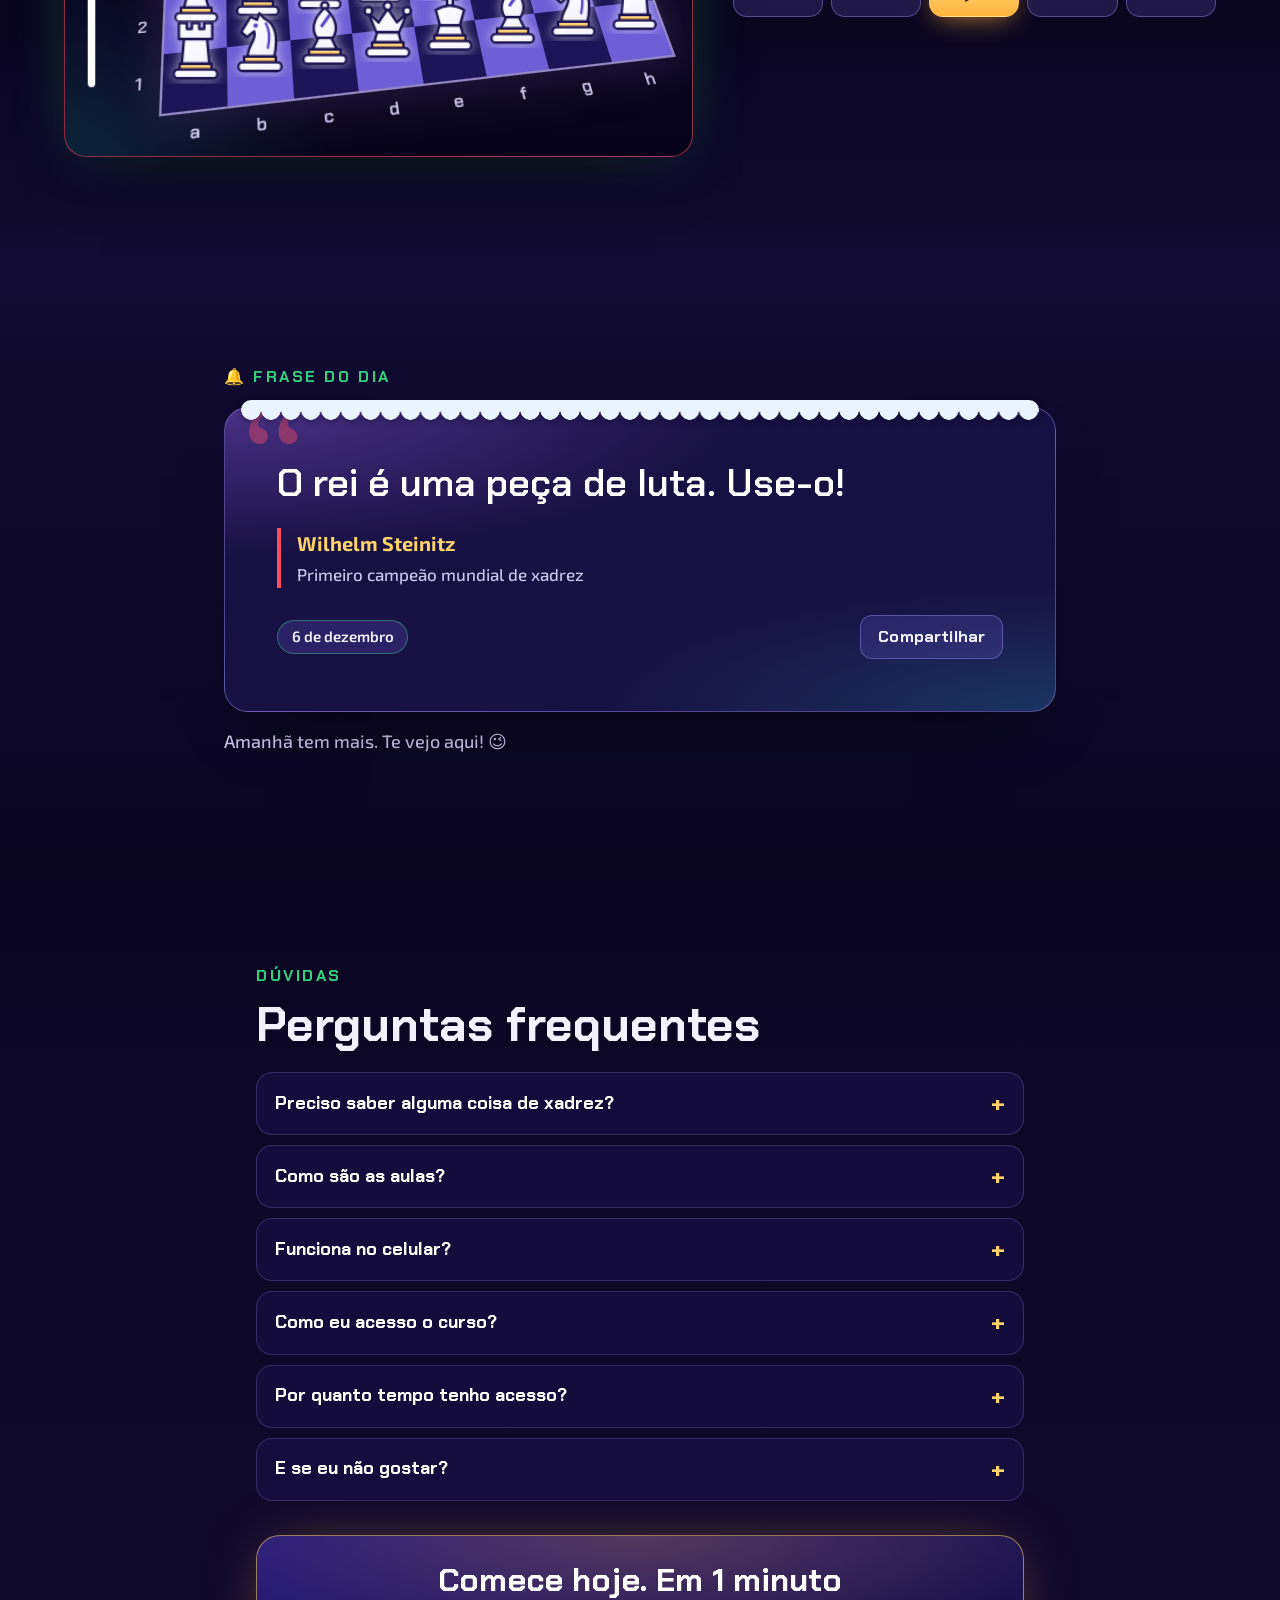
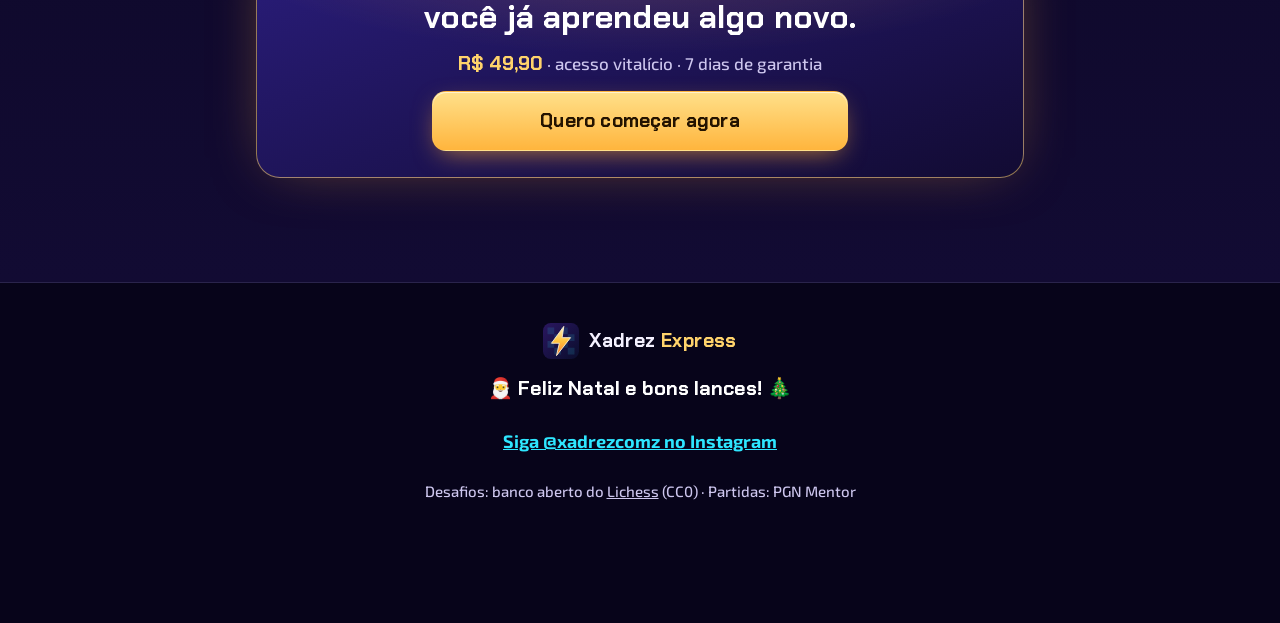
==== commit 49d0e836: "Aulas no computador: cartões maiores ao lado do texto, sem vão entre seções Co-Authored-By: Claude O" ====
--- a/index.html
+++ b/index.html
@@ -154,7 +154,7 @@
   <div class="miolo">
     <p class="olho">Assista a uma aula</p>
     <h2>Veja como é por dentro</h2>
-    <p class="sub">Duas aulas de verdade do curso. Toque para assistir.</p>
+    <p class="sub">Duas aulas de verdade do curso, do jeito que você vai assistir.</p>
     <div class="aulas-lista">
       <button type="button" class="aula" data-aula="cavalo" data-video="assets/aulas/licao-05-cavalo.mp4" aria-label="Assistir à Lição 05, O Cavalo">
         <span class="aula-capa"><img src="assets/aulas/licao-05-cavalo.webp" alt="" width="540" height="960" loading="lazy"><i class="aula-play"></i><em>0:56</em></span>
--- a/css/estilo.css
+++ b/css/estilo.css
@@ -731,3 +731,18 @@
   .tela-cena > *,.cena-lista li{opacity:1;animation:none !important}
   .curso-cartao{transform:none !important}
 }
+
+/* aulas no computador: texto à esquerda, cartões maiores à direita, sem vão grande entre as seções */
+@media (min-width:900px){
+  .professor{padding-bottom:48px}
+  .aulas{padding:48px 0 64px}
+  .aulas .miolo{display:grid;grid-template-columns:minmax(0,1fr) auto;grid-template-rows:1fr auto auto auto 1fr;column-gap:56px}
+  .aulas .miolo > :not(.aulas-lista){grid-column:1}
+  .aulas .olho{grid-row:2}
+  .aulas h2{grid-row:3}
+  .aulas .sub{grid-row:4}
+  .aulas-lista{grid-column:2;grid-row:1 / -1;grid-template-columns:repeat(2,250px);gap:24px;margin-top:0}
+  .aula-play{width:72px;height:72px;margin:-36px 0 0 -36px}
+  .aula-play::before{left:28px;top:22px;border-width:14px;border-left-width:21px}
+  .aula > b{font-size:1.125rem}
+}
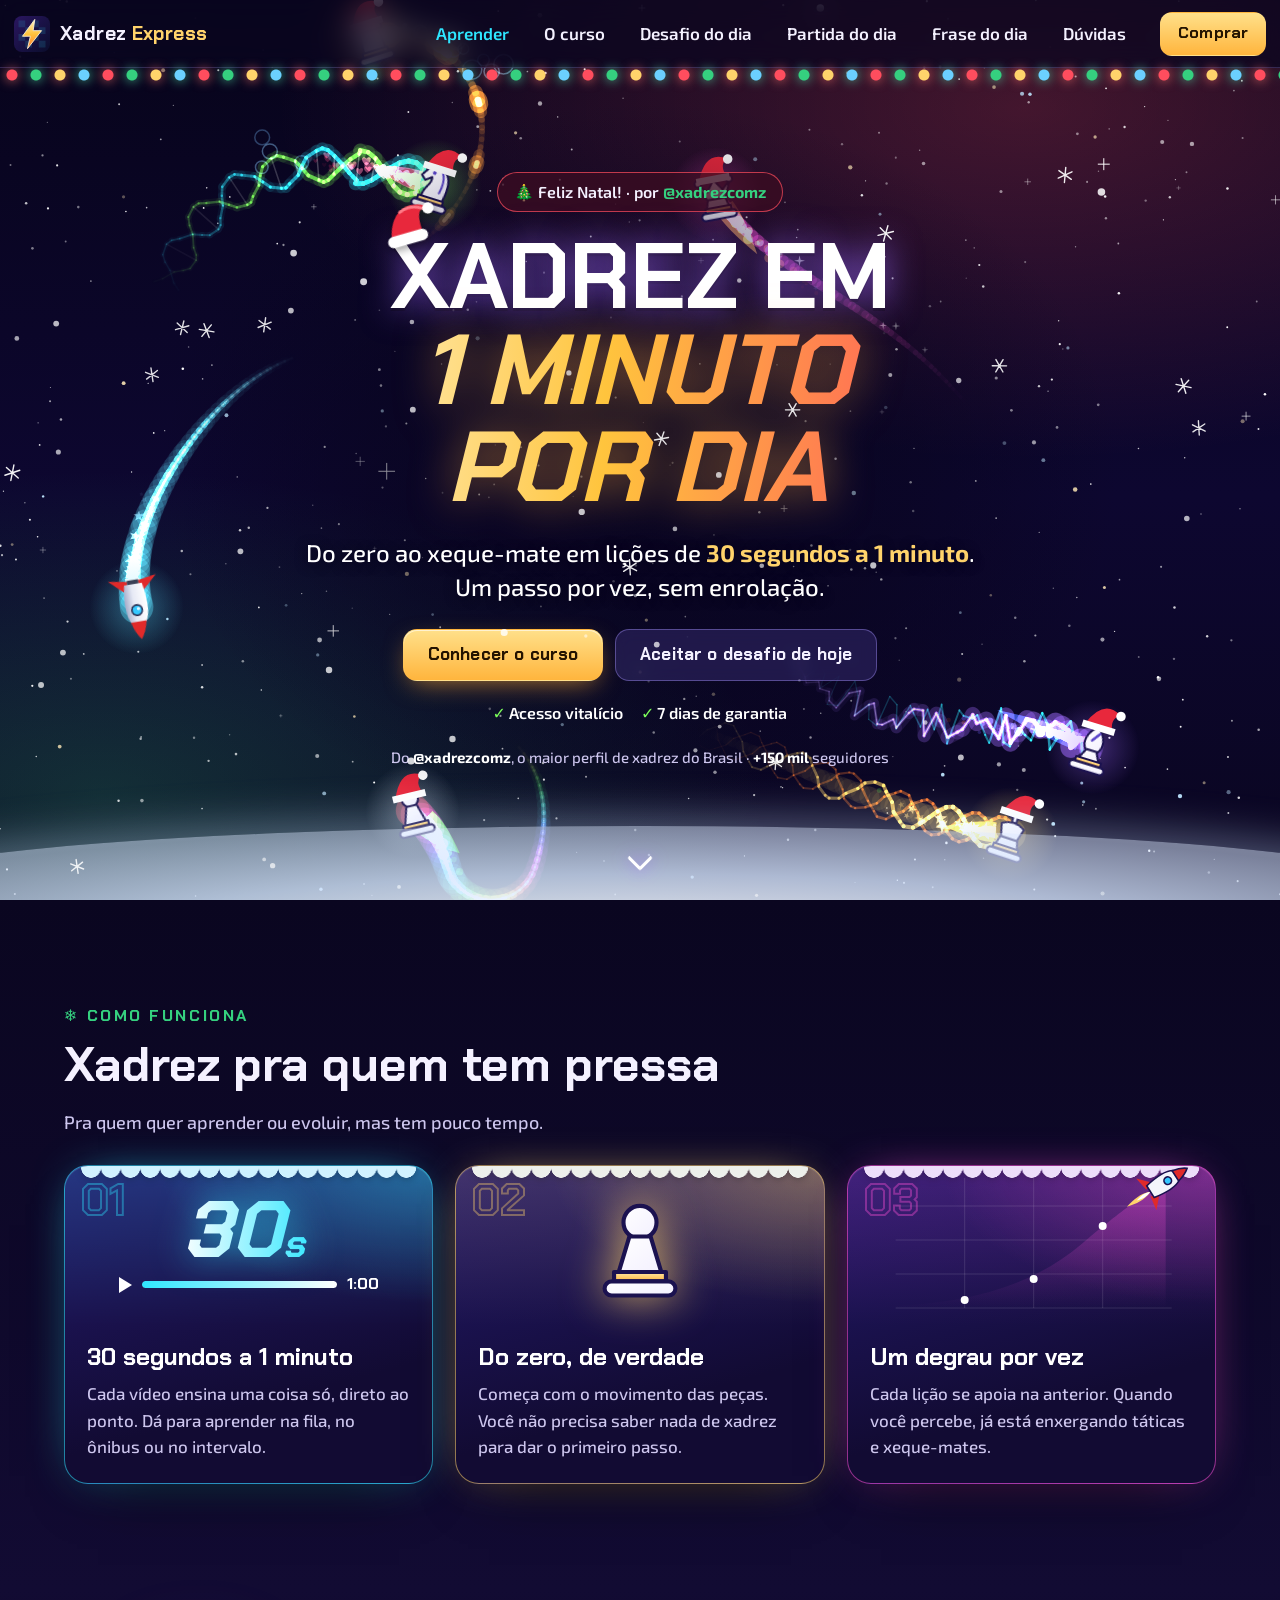
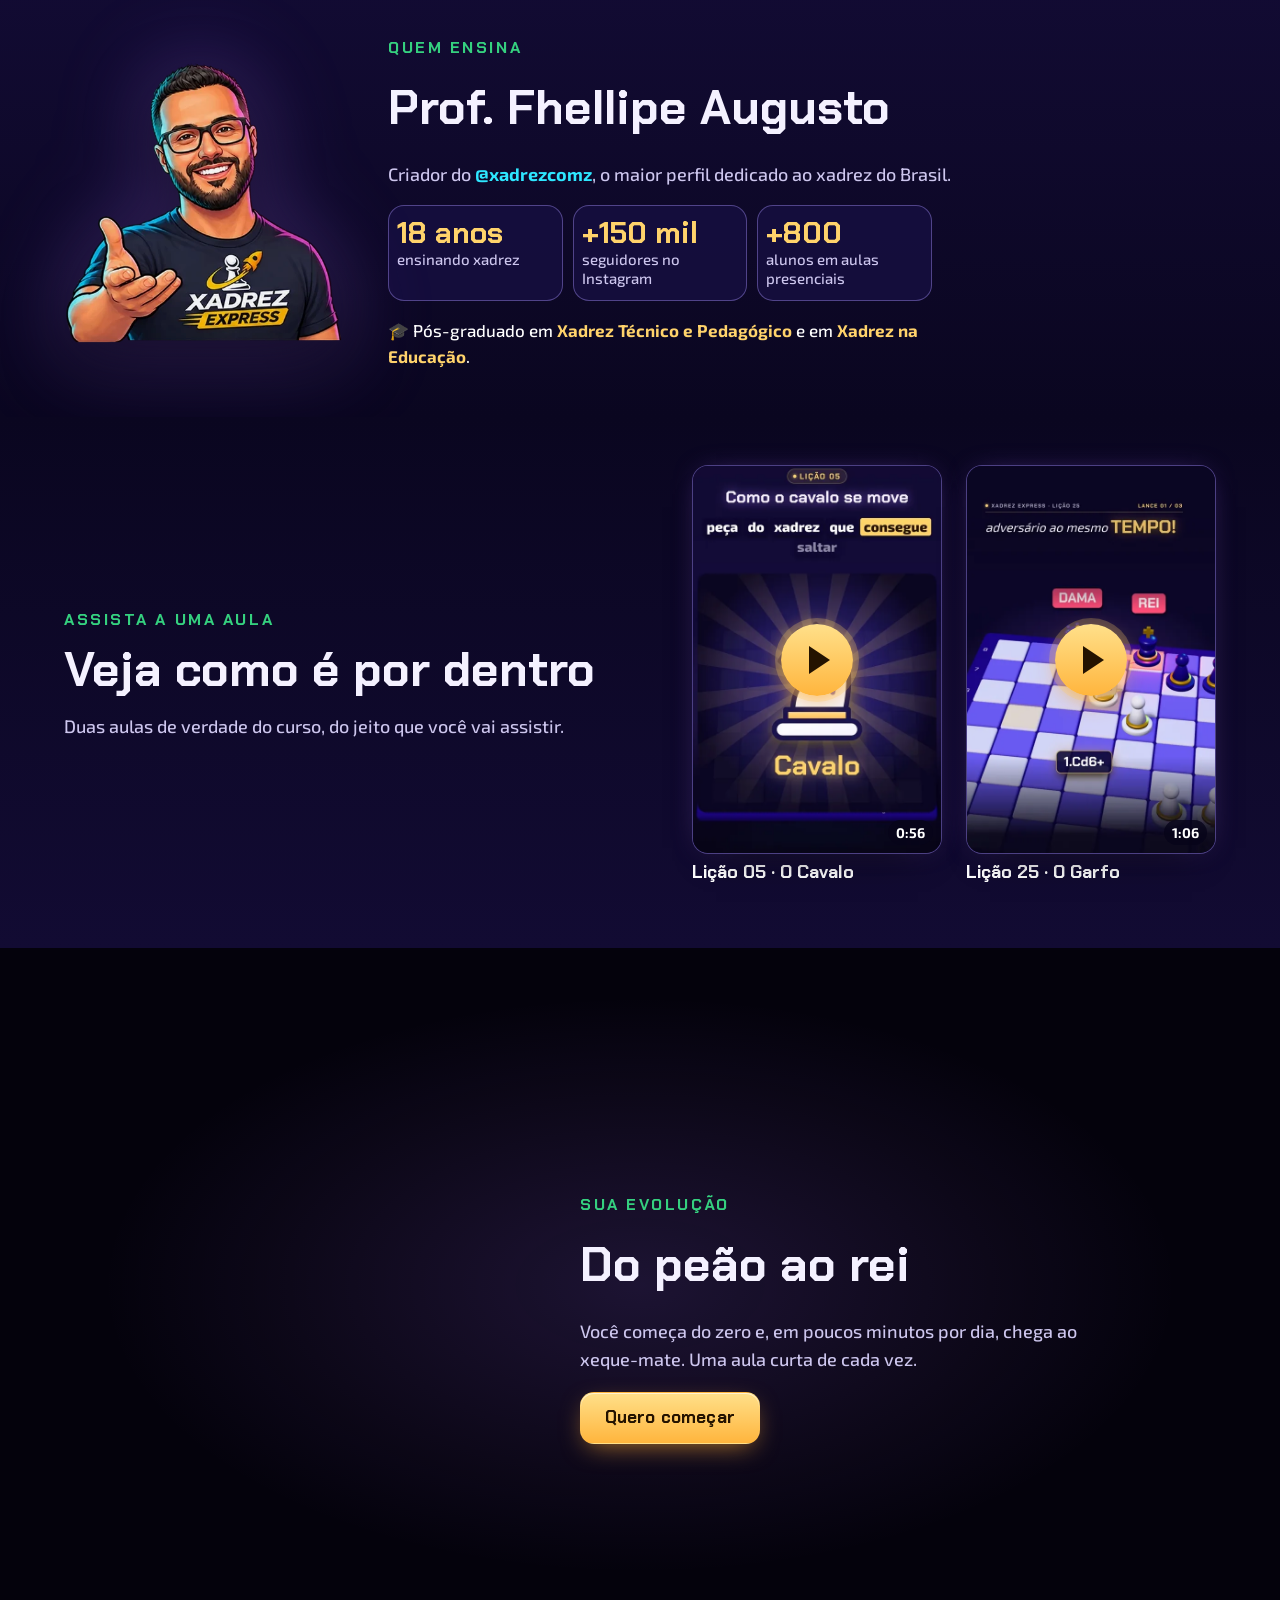
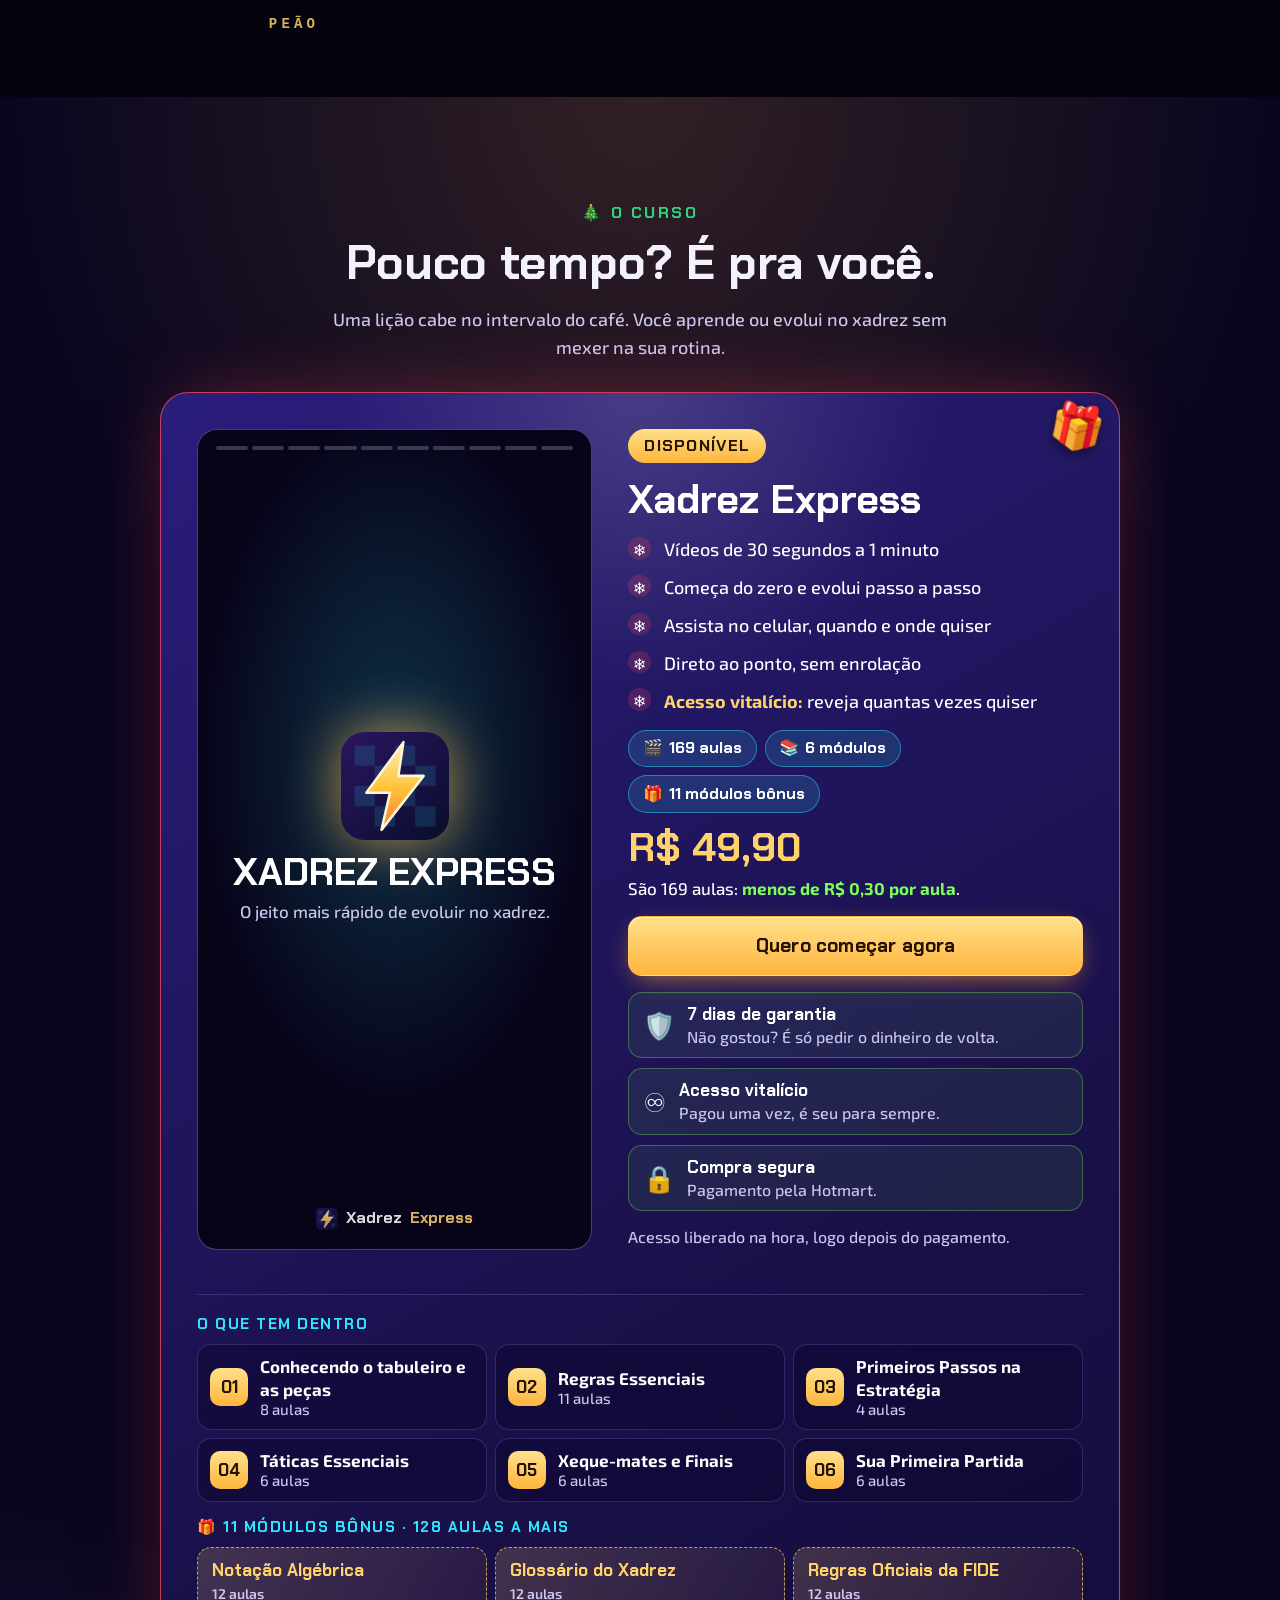
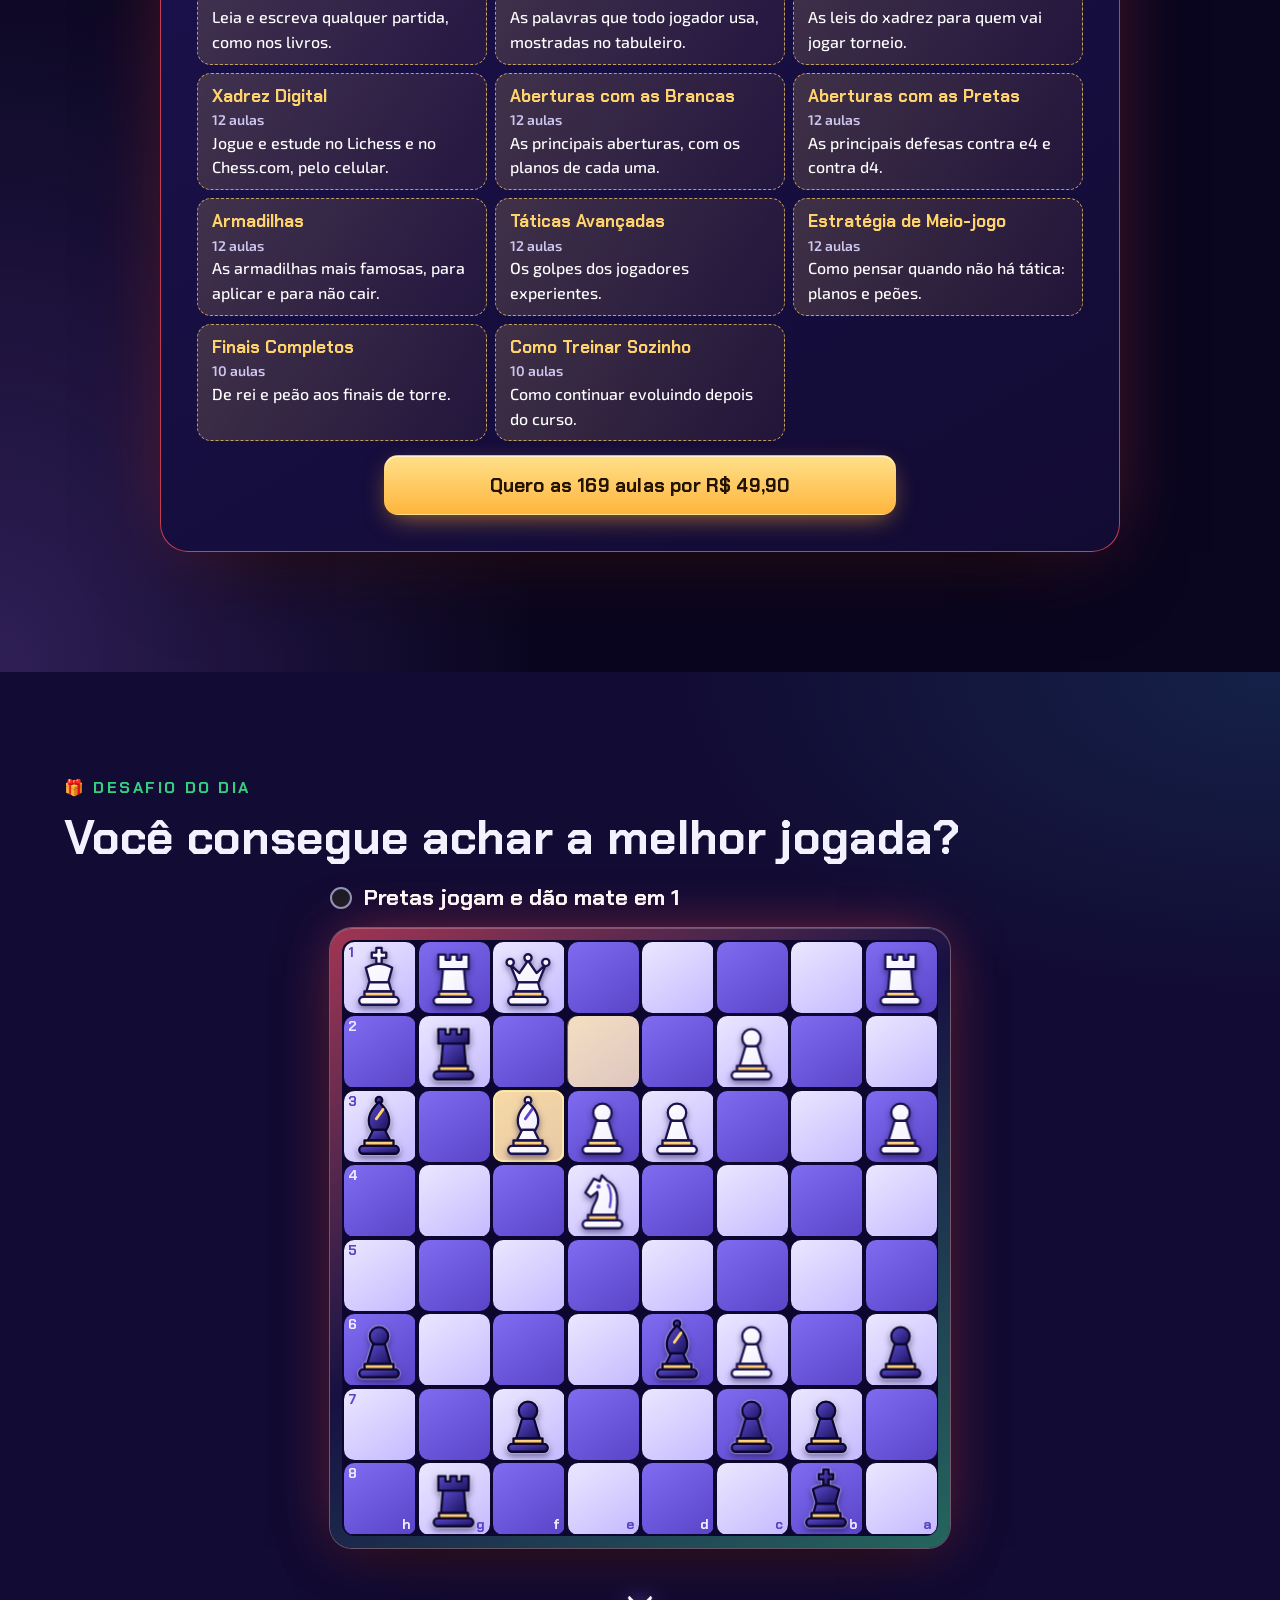
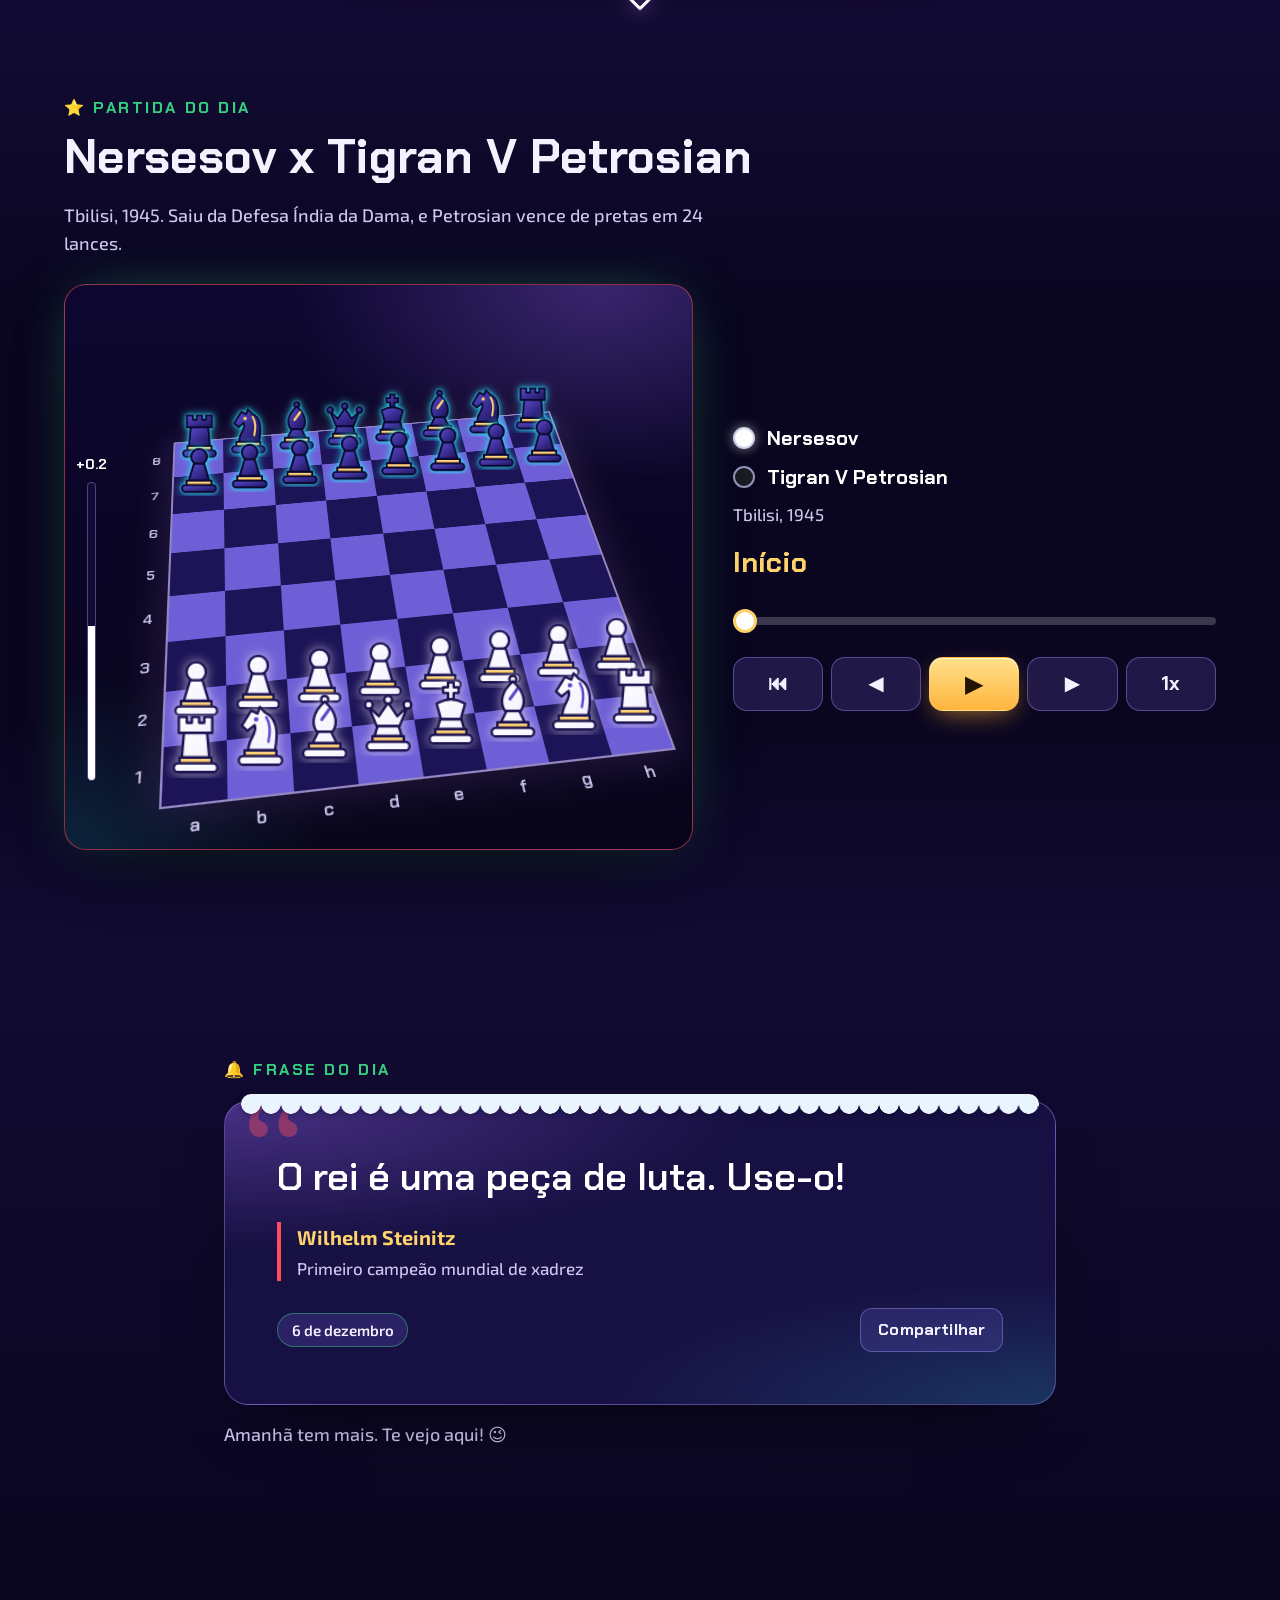
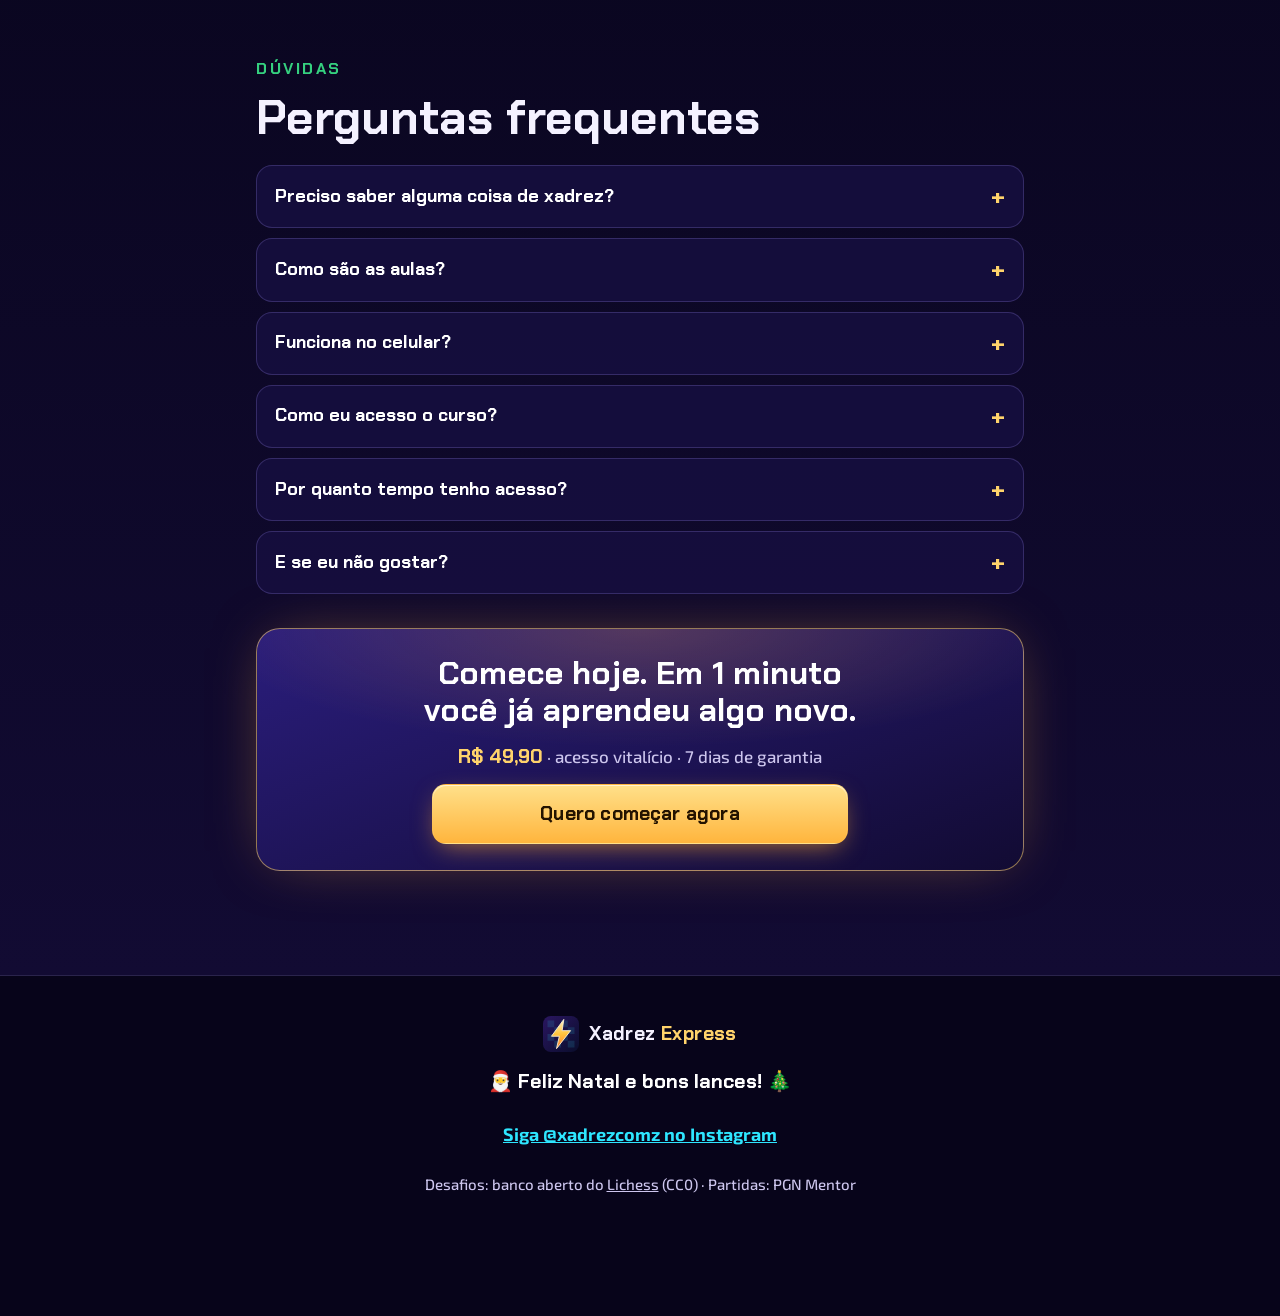
==== commit 7e6538a6: "Seção "Do peão ao rei": peça de xadrez em 3D desenhada com caracteres Antes do cartão do curso, uma " ====
--- a/index.html
+++ b/index.html
@@ -176,6 +176,23 @@
 <!-- ============================================================ O CURSO -->
 <!-- O cartão de venda. O link de compra e os preços ficam em js/config.js:
      quando o link for preenchido, este cartão vira o botão de compra. -->
+<!-- ============================================================ DO PEÃO AO REI -->
+<section class="secao do-peao" id="do-peao" aria-labelledby="doPeaoTitulo">
+  <div class="miolo do-peao-miolo">
+    <div class="peca-ascii" id="pecaAscii">
+      <img src="assets/peca3d/rei.webp" alt="" width="600" height="800" loading="lazy">
+      <canvas aria-hidden="true"></canvas>
+      <span class="peca-ascii-nome" id="pecaAsciiNome" aria-hidden="true">Rei</span>
+    </div>
+    <div class="do-peao-texto">
+      <p class="olho">Sua evolução</p>
+      <h2 id="doPeaoTitulo">Do peão ao rei</h2>
+      <p class="sub">Você começa do zero e, em poucos minutos por dia, chega ao xeque-mate. Uma aula curta de cada vez.</p>
+      <a class="botao botao-ouro" data-link-compra data-origem="do-peao" href="#curso" target="_blank" rel="noopener" data-so-venda hidden>Quero começar</a>
+    </div>
+  </div>
+</section>
+
 <section class="secao curso" id="curso">
   <div class="miolo">
     <p class="olho">O curso</p>
@@ -416,6 +433,7 @@
 <script src="js/dados.js" defer></script>
 <script src="js/puzzle.js" defer></script>
 <script src="js/partida.js" defer></script>
+<script src="js/peca-ascii.js" defer></script>
 <script src="js/site.js" defer></script>
 <script src="js/menu.js" defer></script>
 <script src="js/medicao.js" defer></script>
--- a/css/estilo.css
+++ b/css/estilo.css
@@ -67,7 +67,7 @@
 .marca b{color:var(--ouro)}
 .marca img{width:36px;height:36px}
 .menu{display:none;margin-left:auto;gap:6px}
-.menu a{color:var(--texto);text-decoration:none;font-weight:600;padding:.55em .85em;border-radius:10px}
+.menu a{color:var(--texto);text-decoration:none;font-weight:600;padding:.55em .85em;border-radius:10px;white-space:nowrap}
 .menu a:hover{background:rgba(160,107,255,.22)}
 .topo .botao{margin-left:auto}
 .topo .botao-p{background:linear-gradient(180deg,#ffe08a,#ffb53d);color:#241300}
@@ -84,7 +84,7 @@
 .topo.menu-aberto .menu-abre span{background:transparent}
 .topo.menu-aberto .menu-abre span::before{transform:translateY(7px) rotate(45deg)}
 .topo.menu-aberto .menu-abre span::after{transform:translateY(-7px) rotate(-45deg)}
-@media (max-width:799px){
+@media (max-width:1059px){
   .topo.menu-aberto .menu{
     display:flex;flex-direction:column;gap:2px;position:absolute;top:100%;left:0;right:0;margin:0;
     padding:8px max(14px,env(safe-area-inset-right)) 14px max(14px,env(safe-area-inset-left));
@@ -94,9 +94,16 @@
 }
 @media (min-width:800px){
   :root{--topo:68px}
+}
+/* o menu inteiro só aparece quando cabe numa linha; antes disso fica atrás do botão de três linhas */
+@media (min-width:1060px){
   .menu{display:flex}
   .topo .botao{margin-left:6px}
   .menu-abre{display:none}
+}
+@media (min-width:1060px) and (max-width:1259px){
+  .menu{gap:2px}
+  .menu a{padding:.55em .6em}
 }
 
 /* ------------------------------------------------------------- início (hero) */
@@ -231,8 +238,8 @@
 .arte-video{display:flex;align-items:center;gap:10px;width:min(78%,260px);font-style:normal}
 .arte-play{flex:none;width:0;height:0;border:8px solid transparent;border-left:13px solid #fff;border-right:0}
 .arte-linha{flex:1;height:7px;border-radius:99px;background:rgba(255,255,255,.2);overflow:hidden}
-.arte-linha i{display:block;height:100%;border-radius:99px;background:linear-gradient(90deg,var(--c),#fff);animation:arte-anda 3.2s linear infinite}
-@keyframes arte-anda{from{width:0}85%,100%{width:100%}}
+.arte-linha i{display:block;height:100%;border-radius:99px;background:linear-gradient(90deg,var(--c),#fff);transform-origin:left;animation:arte-anda 3.2s linear infinite}
+@keyframes arte-anda{from{transform:scaleX(0)}85%,100%{transform:scaleX(1)}}
 .arte-video em{font-family:var(--titulo);font-weight:700;font-size:1rem;font-style:normal;color:#fff;font-variant-numeric:tabular-nums}
 
 /* 2: o peão do começo, com ondas saindo dele */
@@ -408,8 +415,8 @@
 @keyframes p3-risca{from{stroke-dashoffset:1}to{stroke-dashoffset:0}}
 .p3-pecas{position:absolute;inset:0;transform-style:preserve-3d}
 /* cada peça ocupa a sua casa; o desenho fica em pé, de frente para a câmera */
-.p3-peca{position:absolute;width:12.5%;height:12.5%;transform-style:preserve-3d;
-  transition:left .45s cubic-bezier(.3,.8,.3,1),top .45s cubic-bezier(.3,.8,.3,1),opacity .35s ease}
+.p3-peca{position:absolute;left:0;top:0;width:12.5%;height:12.5%;transform-style:preserve-3d;
+  transition:transform .45s cubic-bezier(.3,.8,.3,1),opacity .35s ease}
 .p3-peca span{
   position:absolute;left:-6%;right:-6%;bottom:42%;height:112%;
   background:center bottom/contain no-repeat;
@@ -417,7 +424,7 @@
   transform:rotateZ(calc(-1 * var(--gira))) rotateX(calc(-1 * var(--inclina)));
 }
 .p3-peca.branca span{filter:drop-shadow(0 0 5px rgba(255,255,255,.6))}
-.p3-peca.preta span{filter:drop-shadow(0 0 1px #2ee6ff) drop-shadow(0 0 1px #2ee6ff) drop-shadow(0 0 4px rgba(46,230,255,.8))}
+.p3-peca.preta span{filter:drop-shadow(0 0 1.5px #2ee6ff) drop-shadow(0 0 4px rgba(46,230,255,.8))}
 .p3-peca.pula span{animation:p3-pula .45s ease-out}
 @keyframes p3-pula{40%{bottom:95%}}
 .p3-peca.capturada{opacity:0}
@@ -654,7 +661,7 @@
 body.sem-rolar{overflow:hidden}
 
 /* ------------------------------------------------------------- quem ensina */
-.professor{background:linear-gradient(180deg,var(--fundo2),var(--fundo))}
+.professor{background:linear-gradient(180deg,var(--fundo2),var(--fundo));padding-top:clamp(16px,4vw,48px)}
 .prof-miolo{display:grid;gap:20px;justify-items:center;text-align:center}
 .prof-foto{width:min(62vw,260px);height:auto;filter:drop-shadow(0 18px 30px rgba(0,0,0,.5)) drop-shadow(0 0 40px rgba(160,107,255,.35))}
 .prof-texto{display:flex;flex-direction:column;align-items:center;gap:10px}
@@ -746,3 +753,35 @@
   .aula-play::before{left:28px;top:22px;border-width:14px;border-left-width:21px}
   .aula > b{font-size:1.125rem}
 }
+
+/* a câmera do tabuleiro só se mexe enquanto ele está na tela */
+.partida:not(.na-tela) .p3-plano{animation-play-state:paused}
+/* no celular: tabuleiro parado e brilho mais leve; cartão do curso sem inclinar com o dedo */
+@media (max-width:799px),(hover:none){
+  .p3-plano{animation:none}
+  .p3-peca.branca span{filter:drop-shadow(0 0 3px rgba(255,255,255,.55))}
+  .p3-peca.preta span{filter:drop-shadow(0 0 2px #2ee6ff)}
+  .p3-casas{box-shadow:0 0 30px rgba(0,0,0,.7)}
+  .curso-palco{perspective:none}
+  .curso-cartao{transform:none;transform-style:flat;transition:none}
+  .curso-brilho{display:none}
+}
+/* animação de enfeite só roda na seção que está na tela */
+.fora *,.fora *::before,.fora *::after{animation-play-state:paused !important}
+
+/* ------------------------------------------------------------- do peão ao rei (peça 3D em ASCII) */
+.do-peao{background:radial-gradient(60% 55% at 50% 45%,rgba(160,107,255,.16),transparent 70%),#04020c;padding:clamp(28px,6vw,64px) 0 clamp(36px,6vw,72px)}
+.do-peao-miolo{display:grid;gap:22px;justify-items:center;text-align:center}
+.peca-ascii{position:relative;width:min(100%,380px);aspect-ratio:3/4;margin-inline:auto}
+@media (min-width:900px){.peca-ascii{width:min(100%,460px)}}
+.peca-ascii img,.peca-ascii canvas{position:absolute;inset:0;width:100%;height:100%;display:block}
+.peca-ascii img{object-fit:contain;transition:opacity .4s ease}
+.peca-ascii.viva img{opacity:0}
+.peca-ascii-nome{position:absolute;left:0;right:0;bottom:-6px;text-align:center;font:700 .875rem/1 ui-monospace,Menlo,Consolas,monospace;letter-spacing:.3em;text-transform:uppercase;color:var(--ouro);opacity:.85}
+.do-peao-texto{display:flex;flex-direction:column;align-items:center;gap:10px;max-width:34rem}
+.do-peao-texto .sub{margin:0}
+.do-peao-texto .botao{margin-top:8px}
+@media (min-width:900px){
+  .do-peao-miolo{grid-template-columns:minmax(0,460px) minmax(0,1fr);gap:56px;align-items:center;justify-items:start;text-align:left}
+  .do-peao-texto{align-items:flex-start}
+}
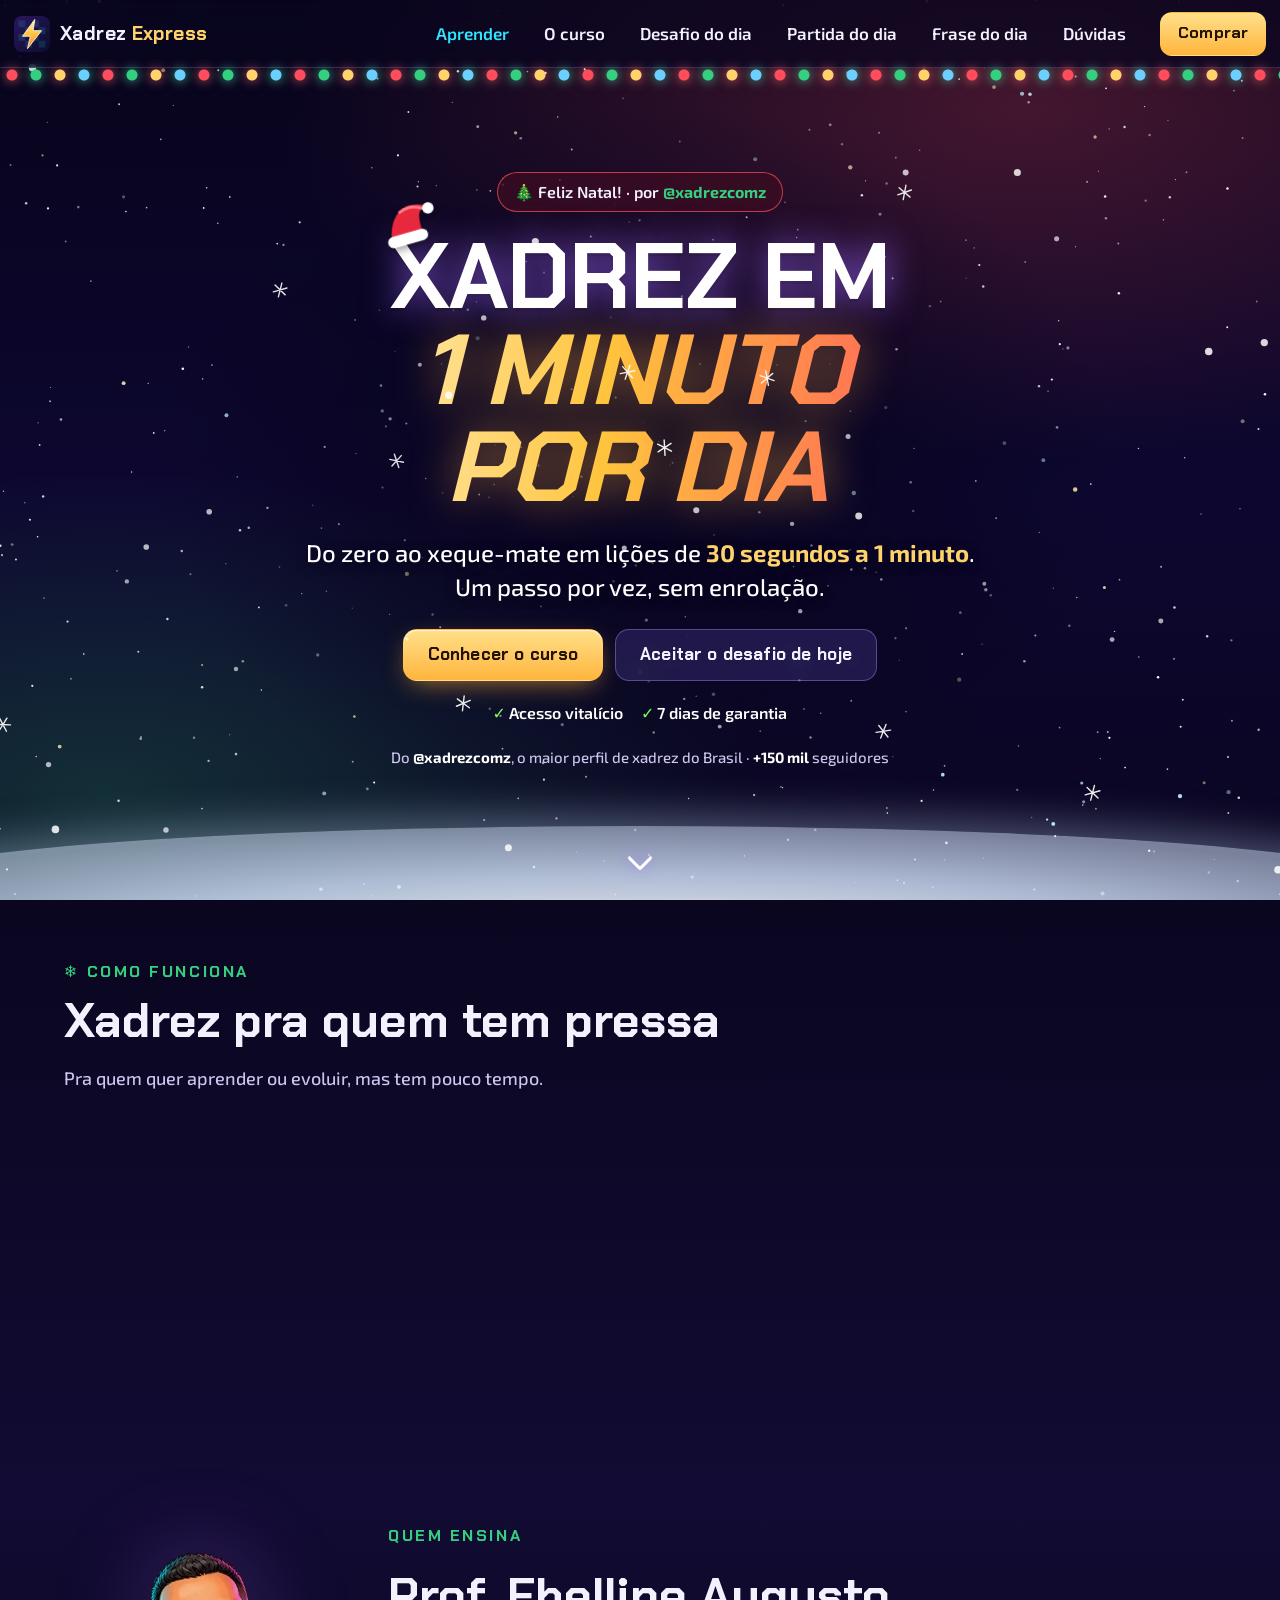
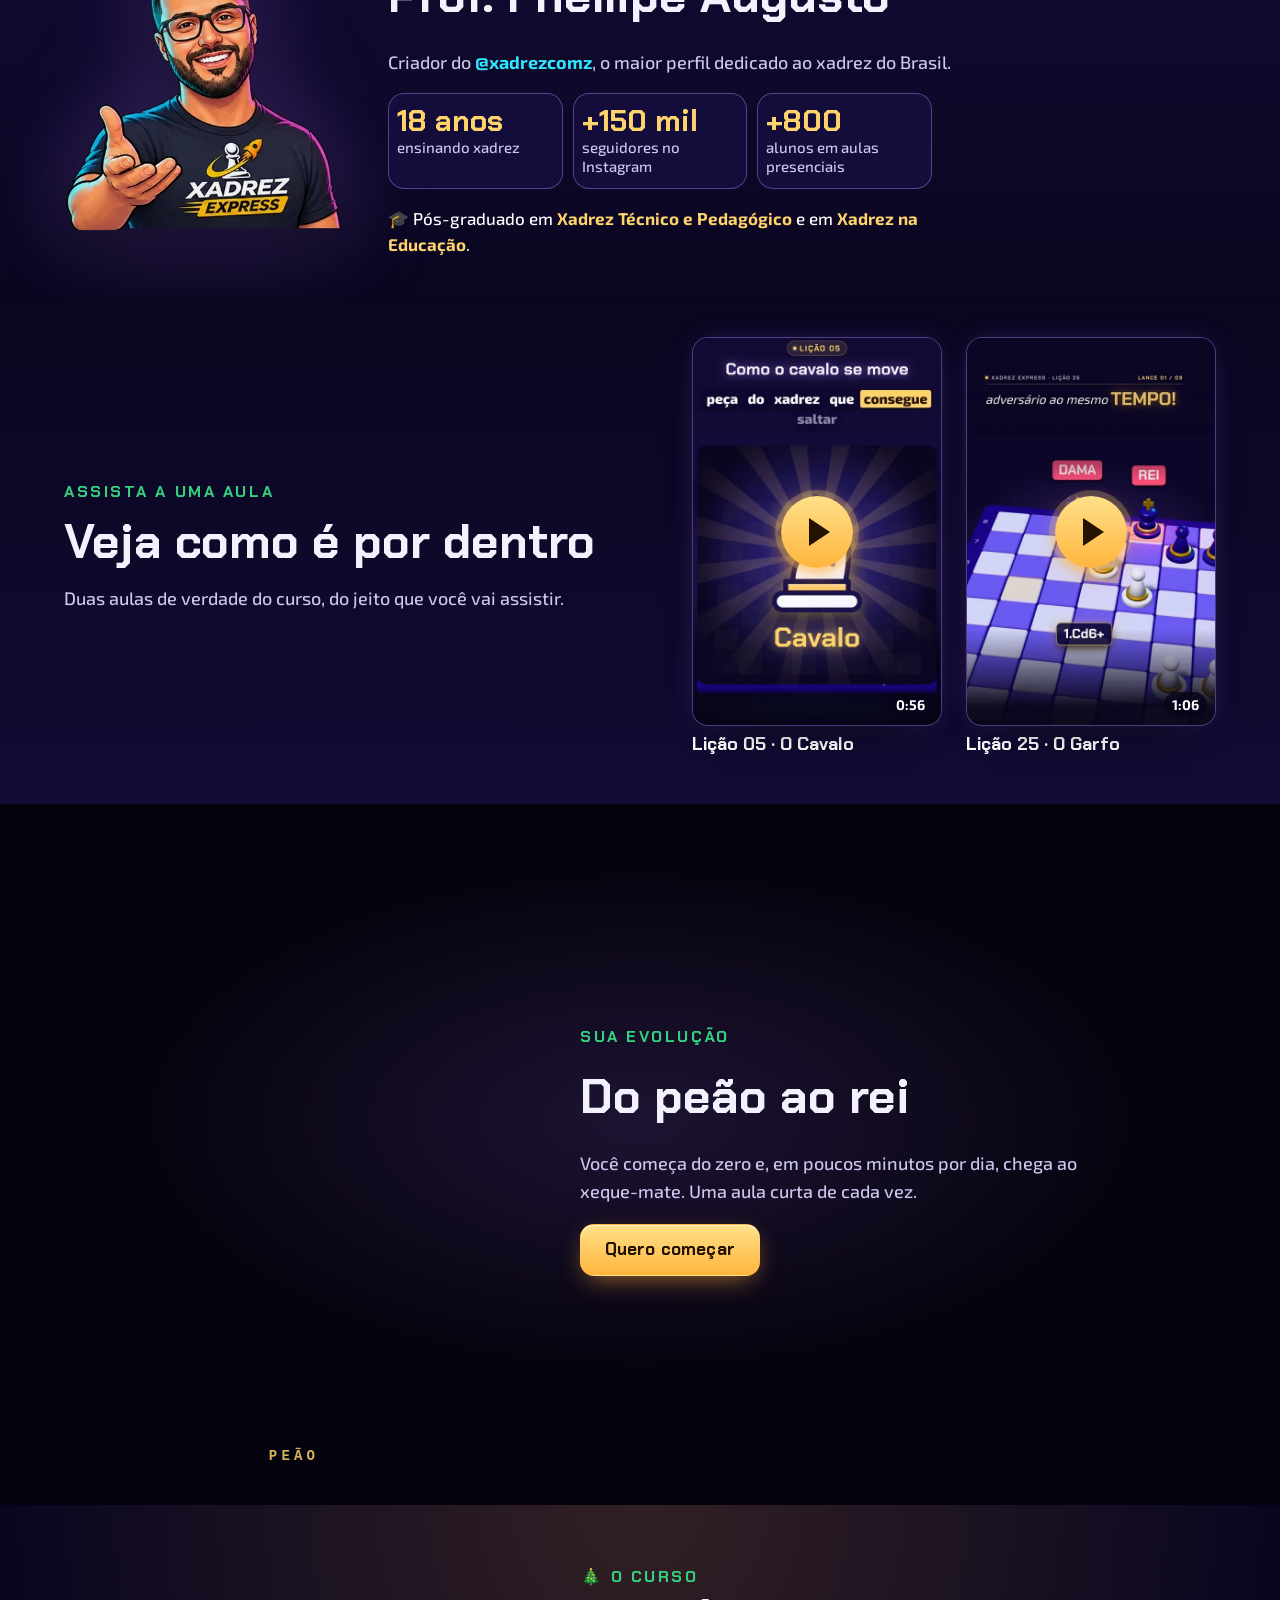
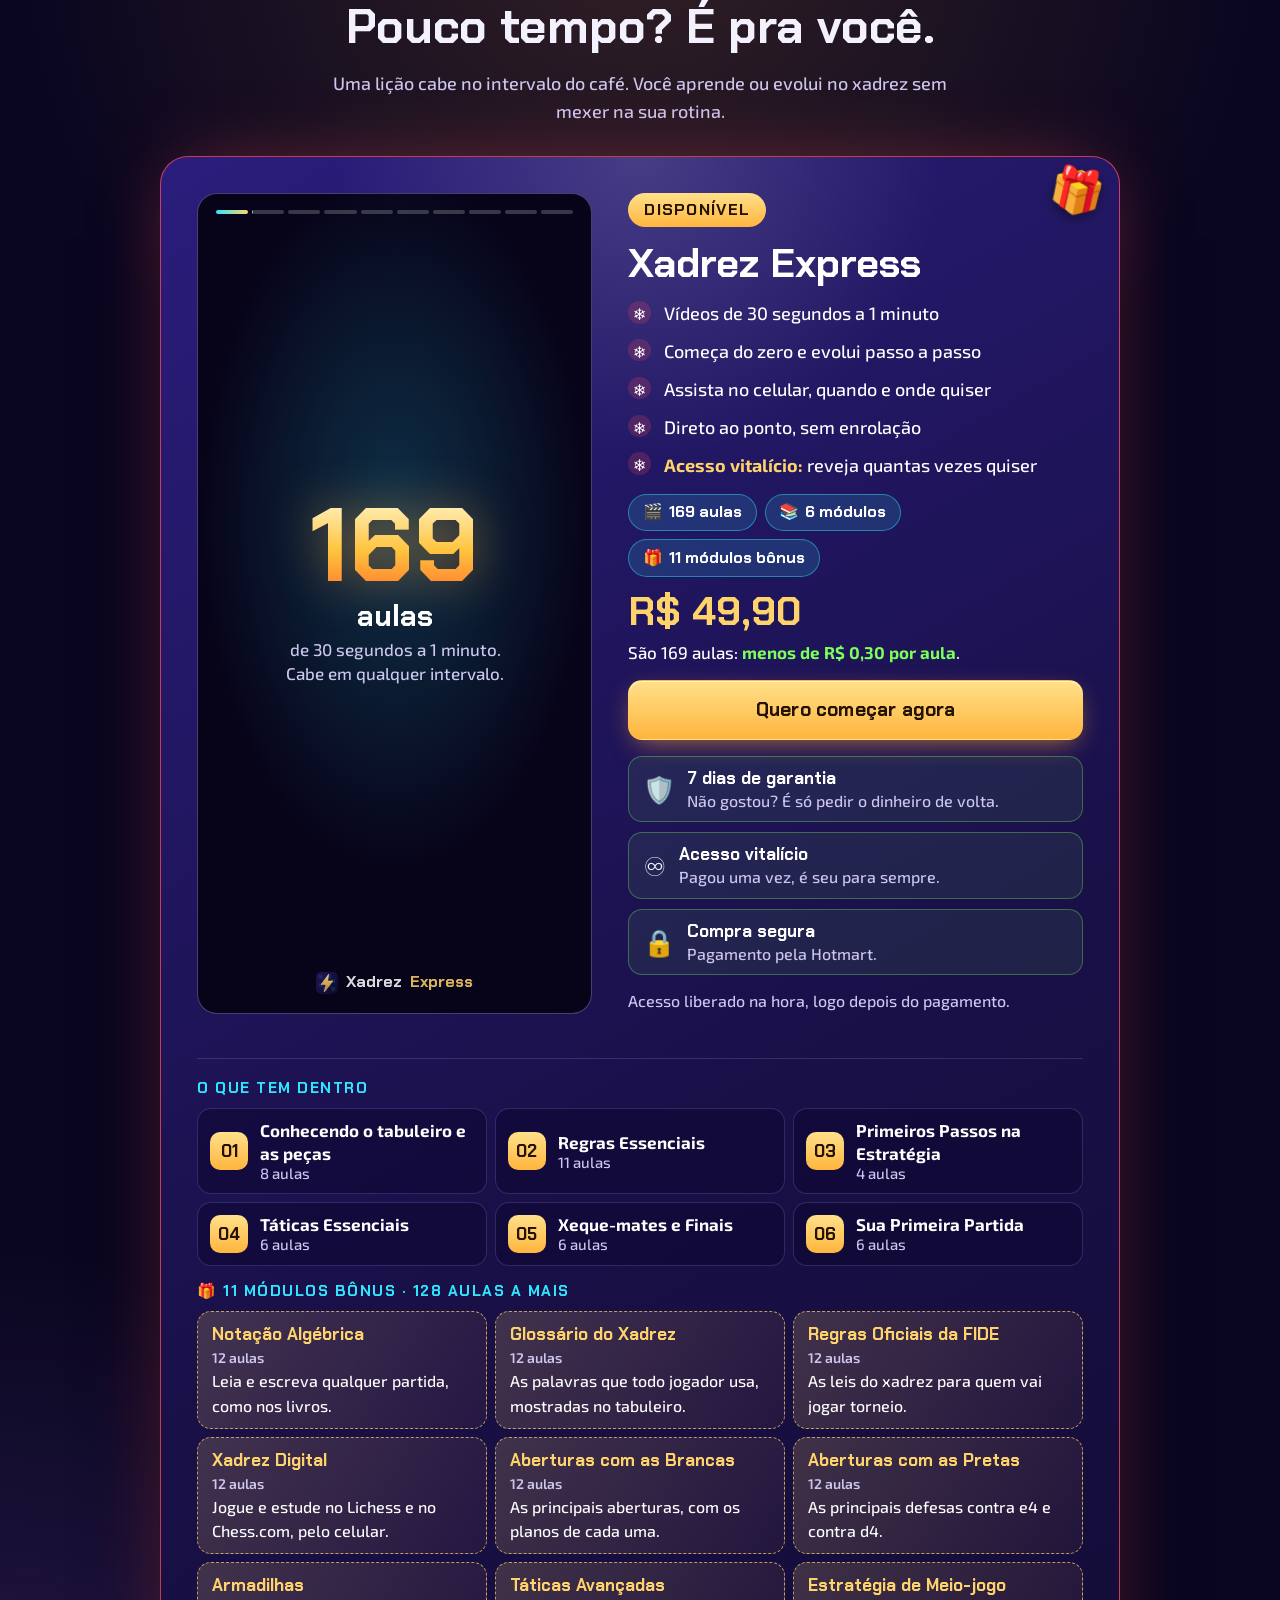
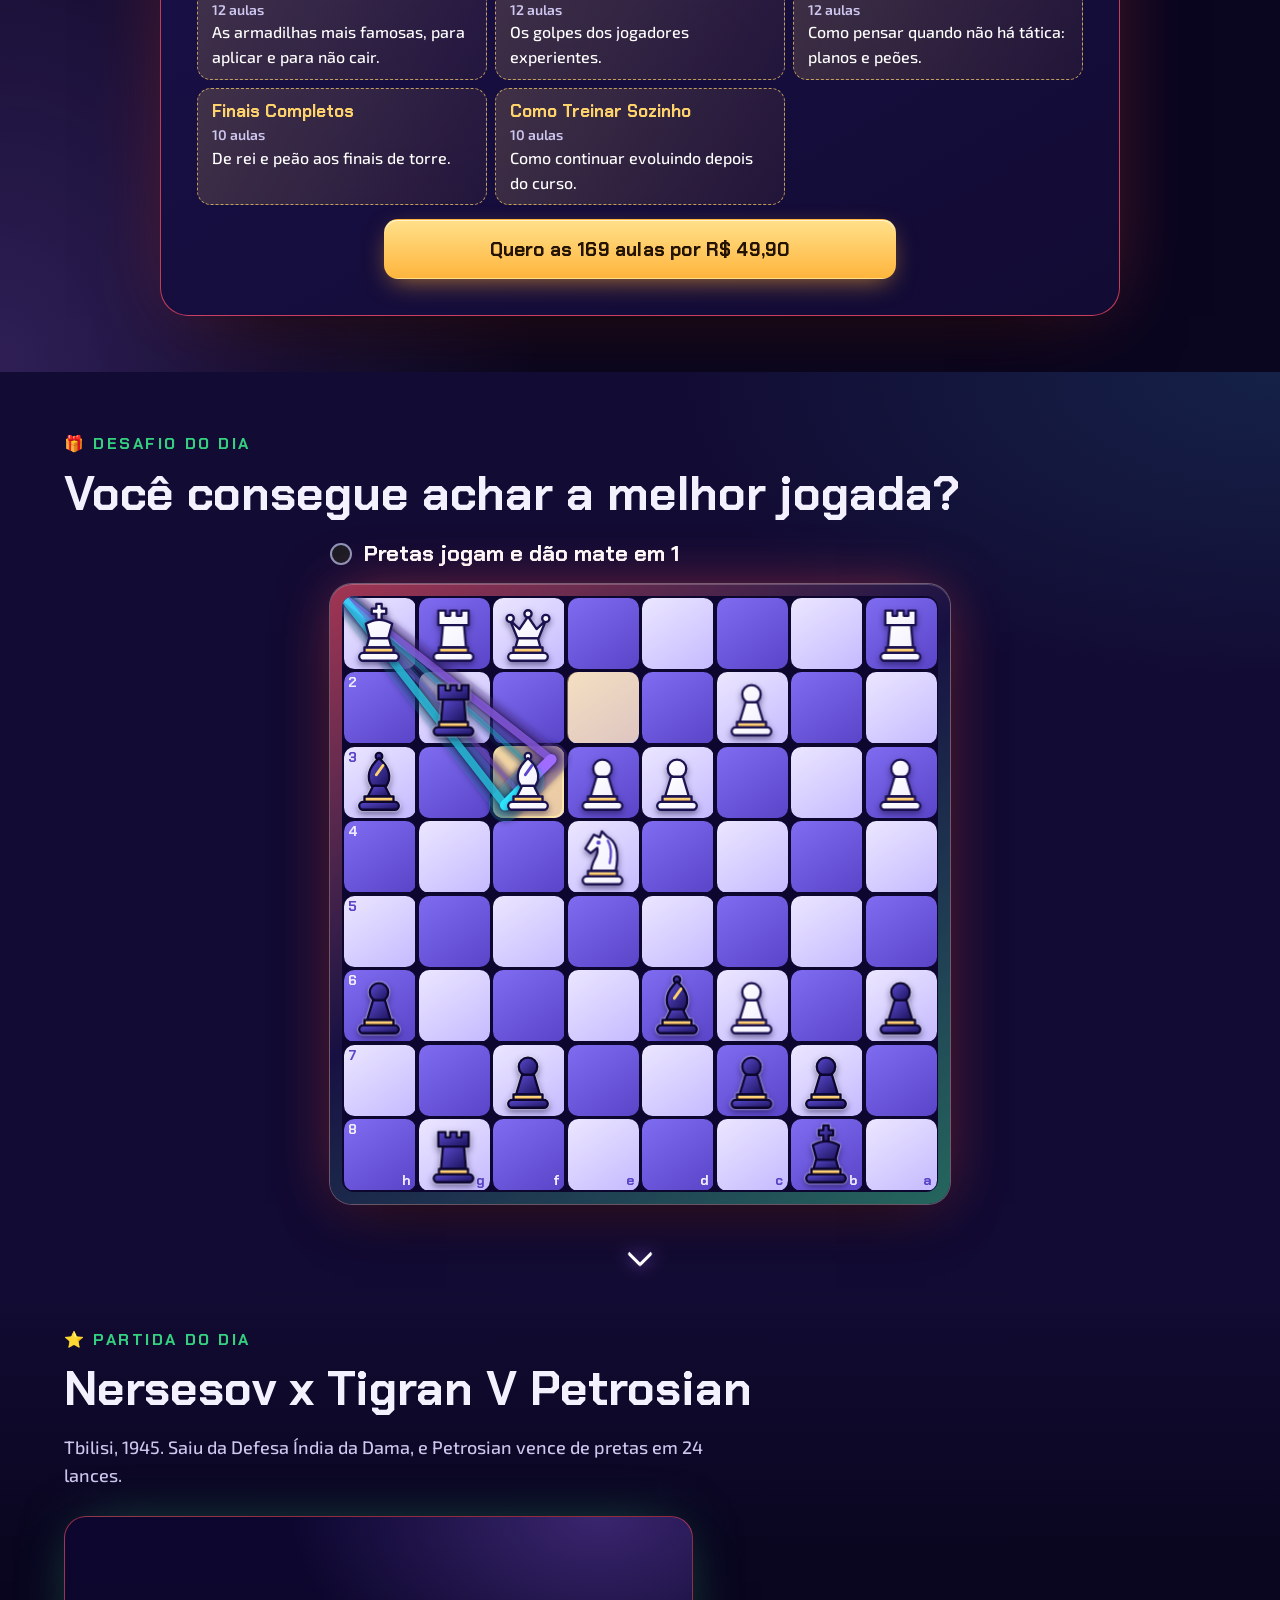
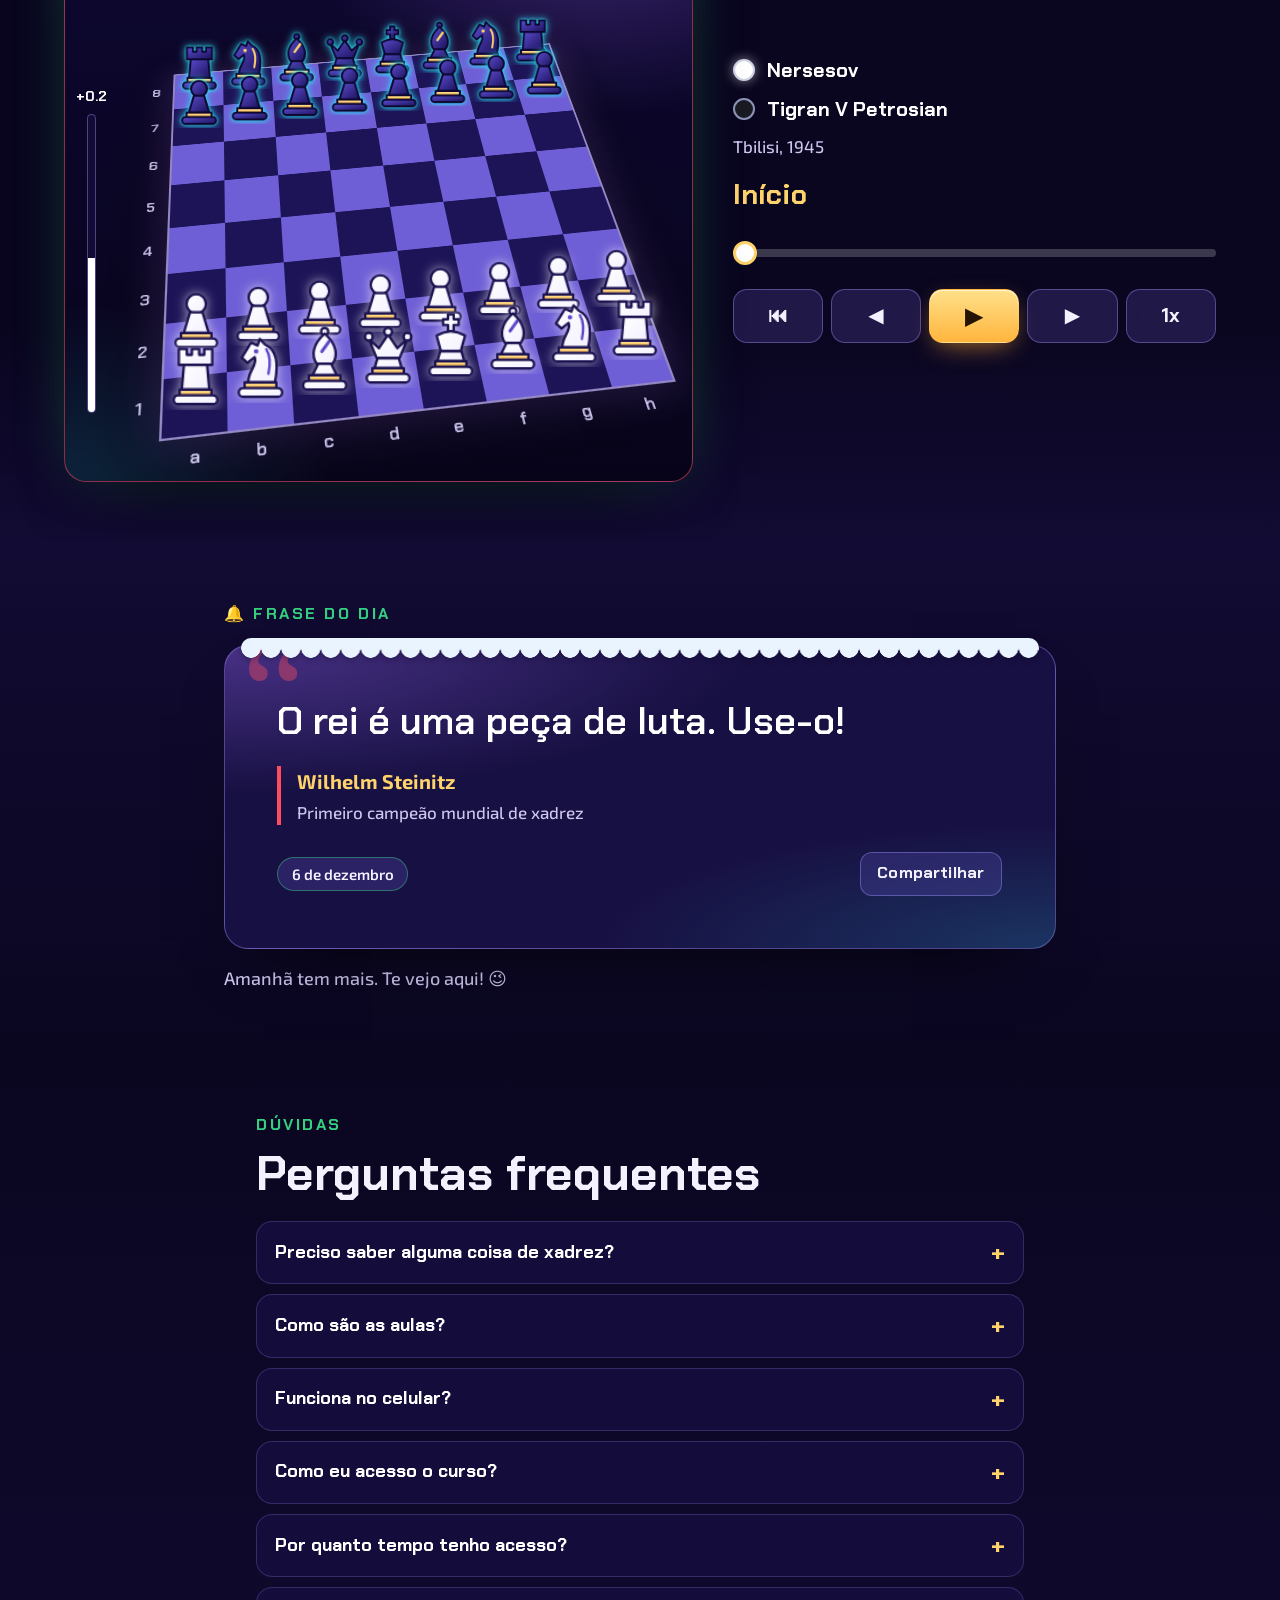
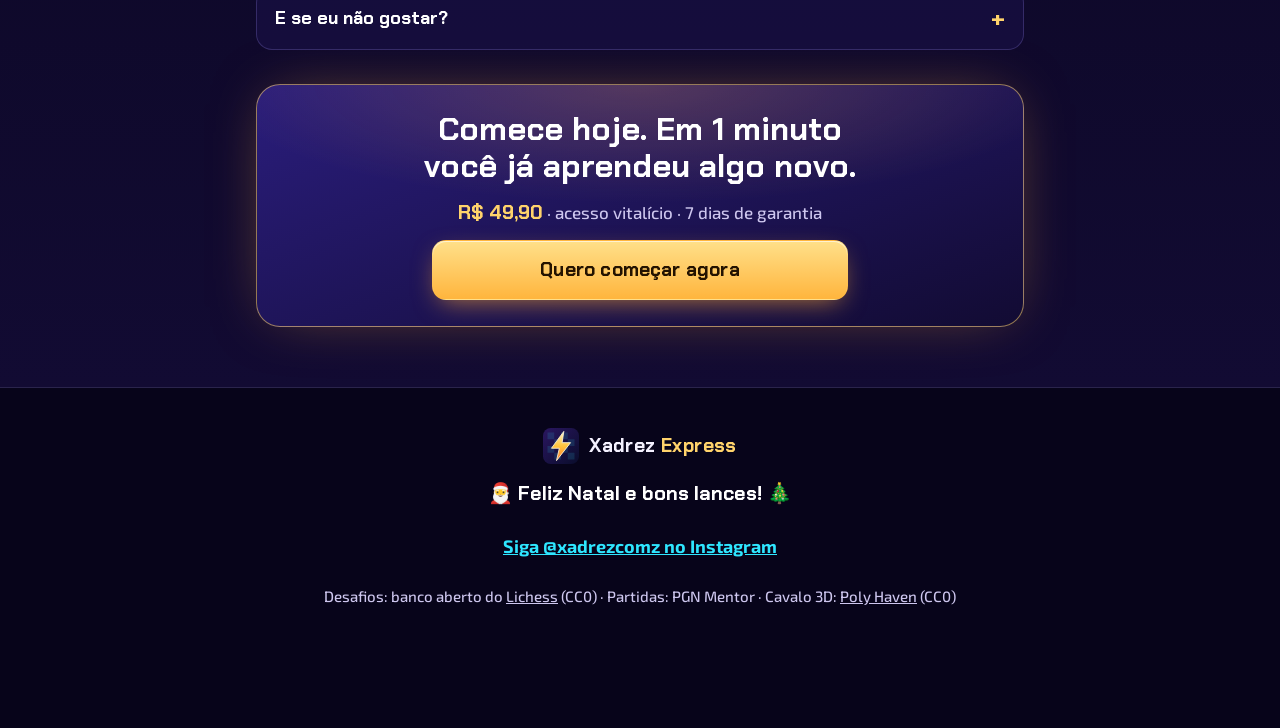
==== commit 8a1c8b0a: "Cavalo a partir de um modelo 3D esculpido O cavalo desenhado com formas simples não ficava bonito. A" ====
--- a/index.html
+++ b/index.html
@@ -415,7 +415,7 @@
       <span>Xadrez <b>Express</b></span>
     </a>
     <p><a class="rodape-insta" href="https://www.instagram.com/xadrezcomz/" target="_blank" rel="noopener" data-instagram>Siga @xadrezcomz no Instagram</a></p>
-    <p class="credito">Desafios: banco aberto do <a href="https://lichess.org/training" target="_blank" rel="noopener">Lichess</a> (CC0) · Partidas: PGN Mentor</p>
+    <p class="credito">Desafios: banco aberto do <a href="https://lichess.org/training" target="_blank" rel="noopener">Lichess</a> (CC0) · Partidas: PGN Mentor · Cavalo 3D: <a href="https://polyhaven.com/a/chess_set" target="_blank" rel="noopener">Poly Haven</a> (CC0)</p>
   </div>
 </footer>
 
--- a/css/estilo.css
+++ b/css/estilo.css
@@ -177,7 +177,7 @@
 }
 
 /* ------------------------------------------------------------- seções */
-.secao{padding:clamp(56px,10vw,104px) 0;position:relative}
+.secao{padding:clamp(32px,6vw,60px) 0;position:relative}
 .secao h2{font-size:clamp(1.875rem,7vw,3rem);margin-bottom:.35em}
 .olho{
   font-family:var(--titulo);font-weight:700;font-size:1rem;letter-spacing:.16em;text-transform:uppercase;
@@ -262,7 +262,7 @@
 .desafio{width:min(100%,620px);margin:14px auto 0;display:flex;flex-direction:column;gap:12px}
 /* pouco espaço entre o desafio e a seção de baixo: a setinha faz a ligação */
 .puzzle{padding-bottom:6px}
-.partida{padding-top:clamp(28px,6vw,64px)}
+.partida{padding-top:clamp(20px,4vw,40px)}
 /* O tabuleiro: casas em ladrilhos arredondados nas cores do site, sobre um fundo escuro. */
 .tab-moldura{
   width:min(100%,calc(100svh - var(--topo) - 110px),620px);margin-inline:auto;
@@ -507,7 +507,7 @@
     radial-gradient(70% 45% at 50% 0%,rgba(255,170,60,.16),transparent 70%),
     radial-gradient(60% 50% at 0% 100%,rgba(160,107,255,.24),transparent 70%),
     var(--fundo);
-  text-align:center;padding-bottom:clamp(72px,12vw,120px);
+  text-align:center;padding-bottom:clamp(36px,5vw,56px);
 }
 .curso .sub{margin-inline:auto}
 .curso-palco{perspective:1200px;margin-top:30px}
@@ -639,7 +639,7 @@
 }
 
 /* ------------------------------------------------------------- assista a uma aula */
-.aulas{background:linear-gradient(180deg,var(--fundo),var(--fundo2));padding:clamp(40px,7vw,72px) 0}
+.aulas{background:linear-gradient(180deg,var(--fundo),var(--fundo2));padding:clamp(32px,6vw,56px) 0}
 .aulas-lista{display:grid;grid-template-columns:repeat(2,minmax(0,180px));justify-content:center;gap:14px;margin-top:18px}
 .aula{display:flex;flex-direction:column;gap:8px;padding:0;border:0;background:none;cursor:pointer;text-align:left;color:#fff;-webkit-tap-highlight-color:transparent}
 .aula-capa{position:relative;display:block;aspect-ratio:9/14;border-radius:16px;overflow:hidden;background:#0d0730;
@@ -661,7 +661,7 @@
 body.sem-rolar{overflow:hidden}
 
 /* ------------------------------------------------------------- quem ensina */
-.professor{background:linear-gradient(180deg,var(--fundo2),var(--fundo));padding-top:clamp(16px,4vw,48px)}
+.professor{background:linear-gradient(180deg,var(--fundo2),var(--fundo));padding-top:clamp(12px,2vw,24px)}
 .prof-miolo{display:grid;gap:20px;justify-items:center;text-align:center}
 .prof-foto{width:min(62vw,260px);height:auto;filter:drop-shadow(0 18px 30px rgba(0,0,0,.5)) drop-shadow(0 0 40px rgba(160,107,255,.35))}
 .prof-texto{display:flex;flex-direction:column;align-items:center;gap:10px}
@@ -741,8 +741,8 @@
 
 /* aulas no computador: texto à esquerda, cartões maiores à direita, sem vão grande entre as seções */
 @media (min-width:900px){
-  .professor{padding-bottom:48px}
-  .aulas{padding:48px 0 64px}
+  .professor{padding-bottom:40px}
+  .aulas{padding:40px 0 48px}
   .aulas .miolo{display:grid;grid-template-columns:minmax(0,1fr) auto;grid-template-rows:1fr auto auto auto 1fr;column-gap:56px}
   .aulas .miolo > :not(.aulas-lista){grid-column:1}
   .aulas .olho{grid-row:2}
@@ -770,9 +770,9 @@
 .fora *,.fora *::before,.fora *::after{animation-play-state:paused !important}
 
 /* ------------------------------------------------------------- do peão ao rei (peça 3D em ASCII) */
-.do-peao{background:radial-gradient(60% 55% at 50% 45%,rgba(160,107,255,.16),transparent 70%),#04020c;padding:clamp(28px,6vw,64px) 0 clamp(36px,6vw,72px)}
+.do-peao{background:radial-gradient(60% 55% at 50% 45%,rgba(160,107,255,.16),transparent 70%),#04020c;padding:clamp(16px,4vw,40px) 0 clamp(28px,5vw,48px)}
 .do-peao-miolo{display:grid;gap:22px;justify-items:center;text-align:center}
-.peca-ascii{position:relative;width:min(100%,380px);aspect-ratio:3/4;margin-inline:auto}
+.peca-ascii{position:relative;width:min(100%,360px);aspect-ratio:3/4;margin-inline:auto}
 @media (min-width:900px){.peca-ascii{width:min(100%,460px)}}
 .peca-ascii img,.peca-ascii canvas{position:absolute;inset:0;width:100%;height:100%;display:block}
 .peca-ascii img{object-fit:contain;transition:opacity .4s ease}
